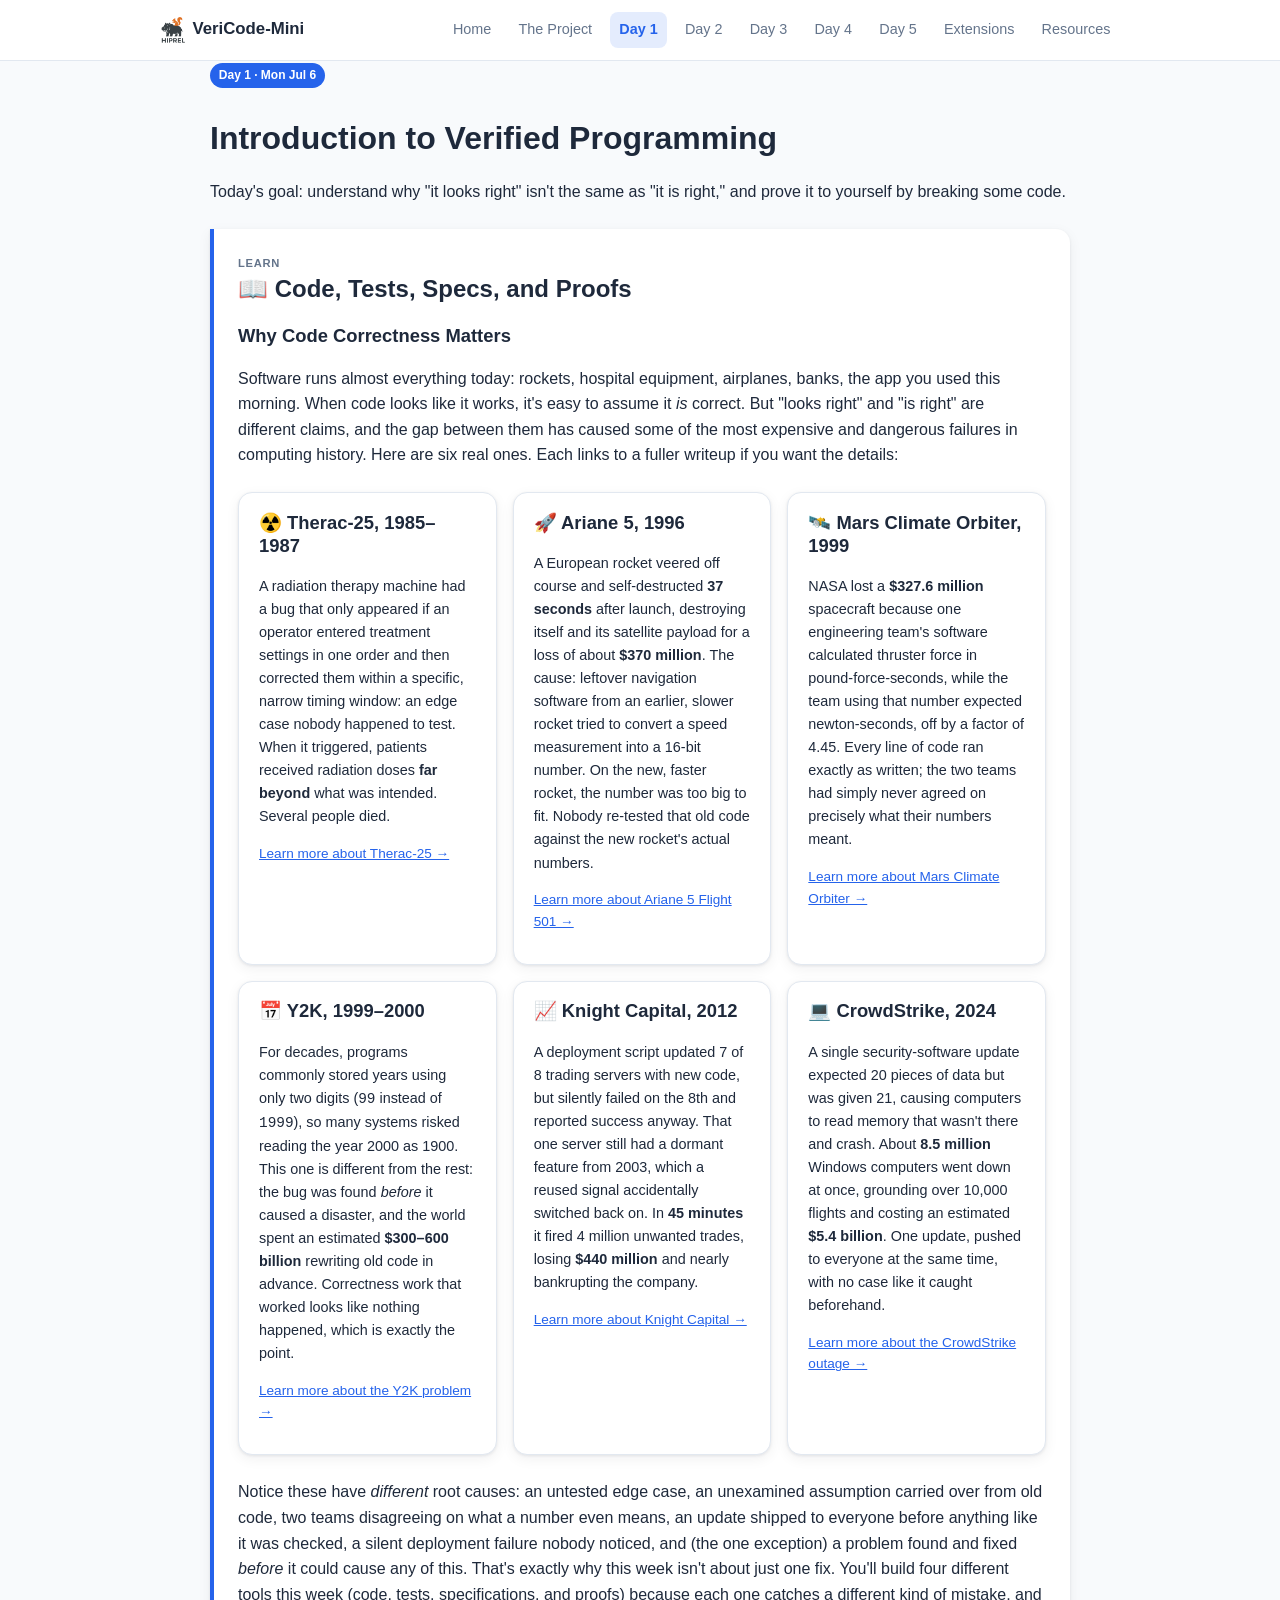
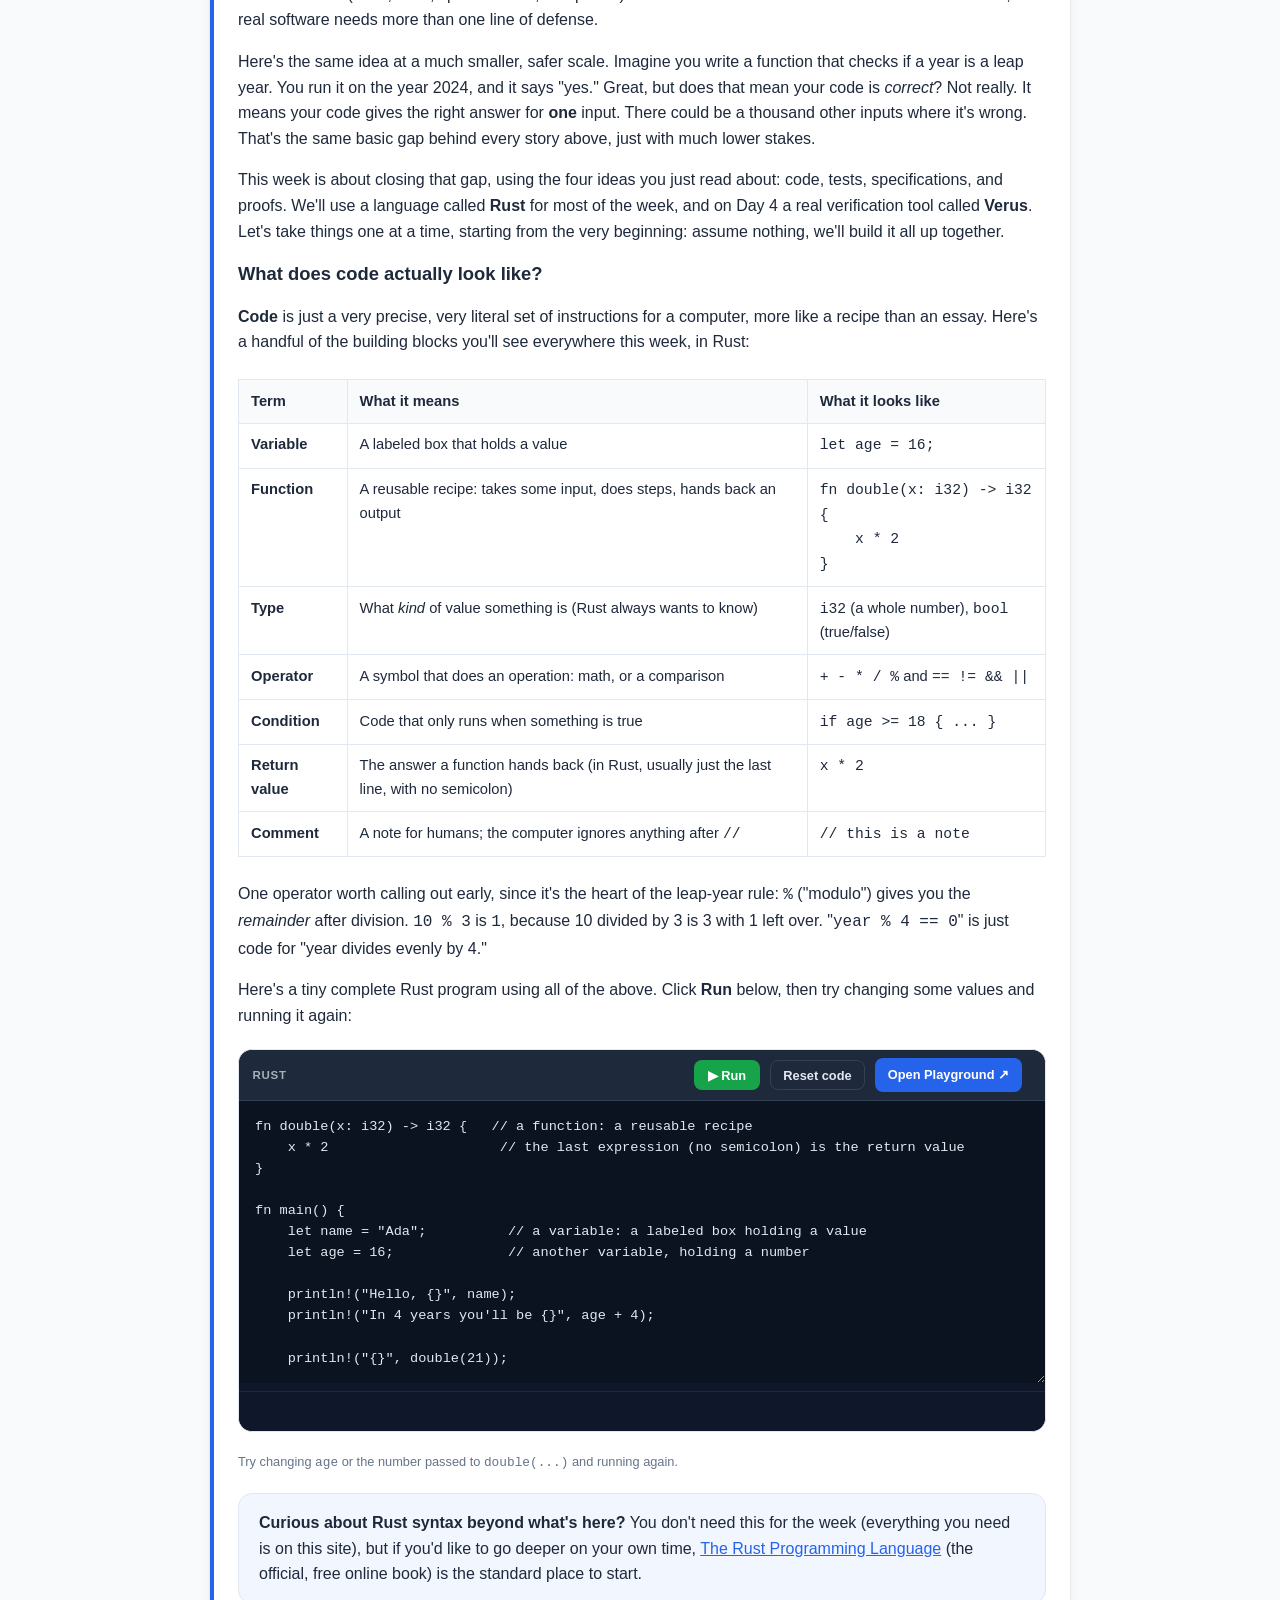
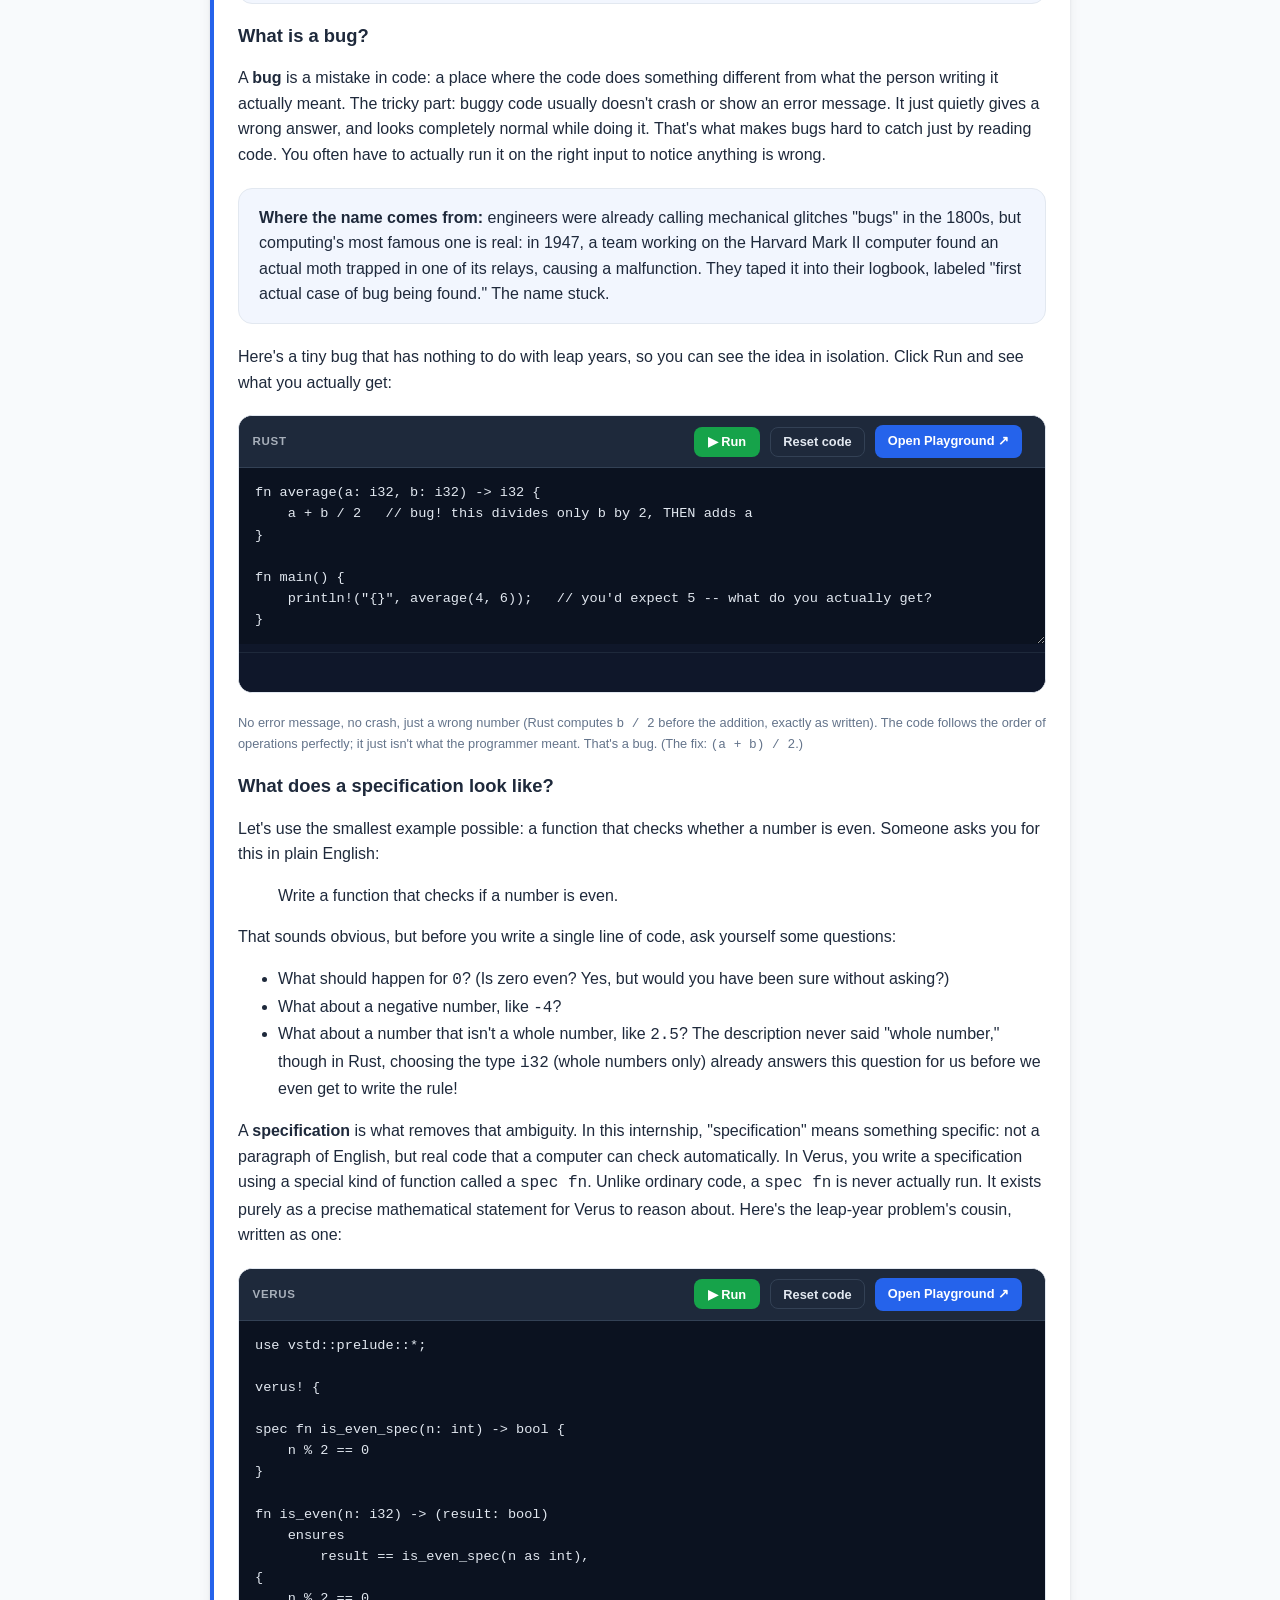
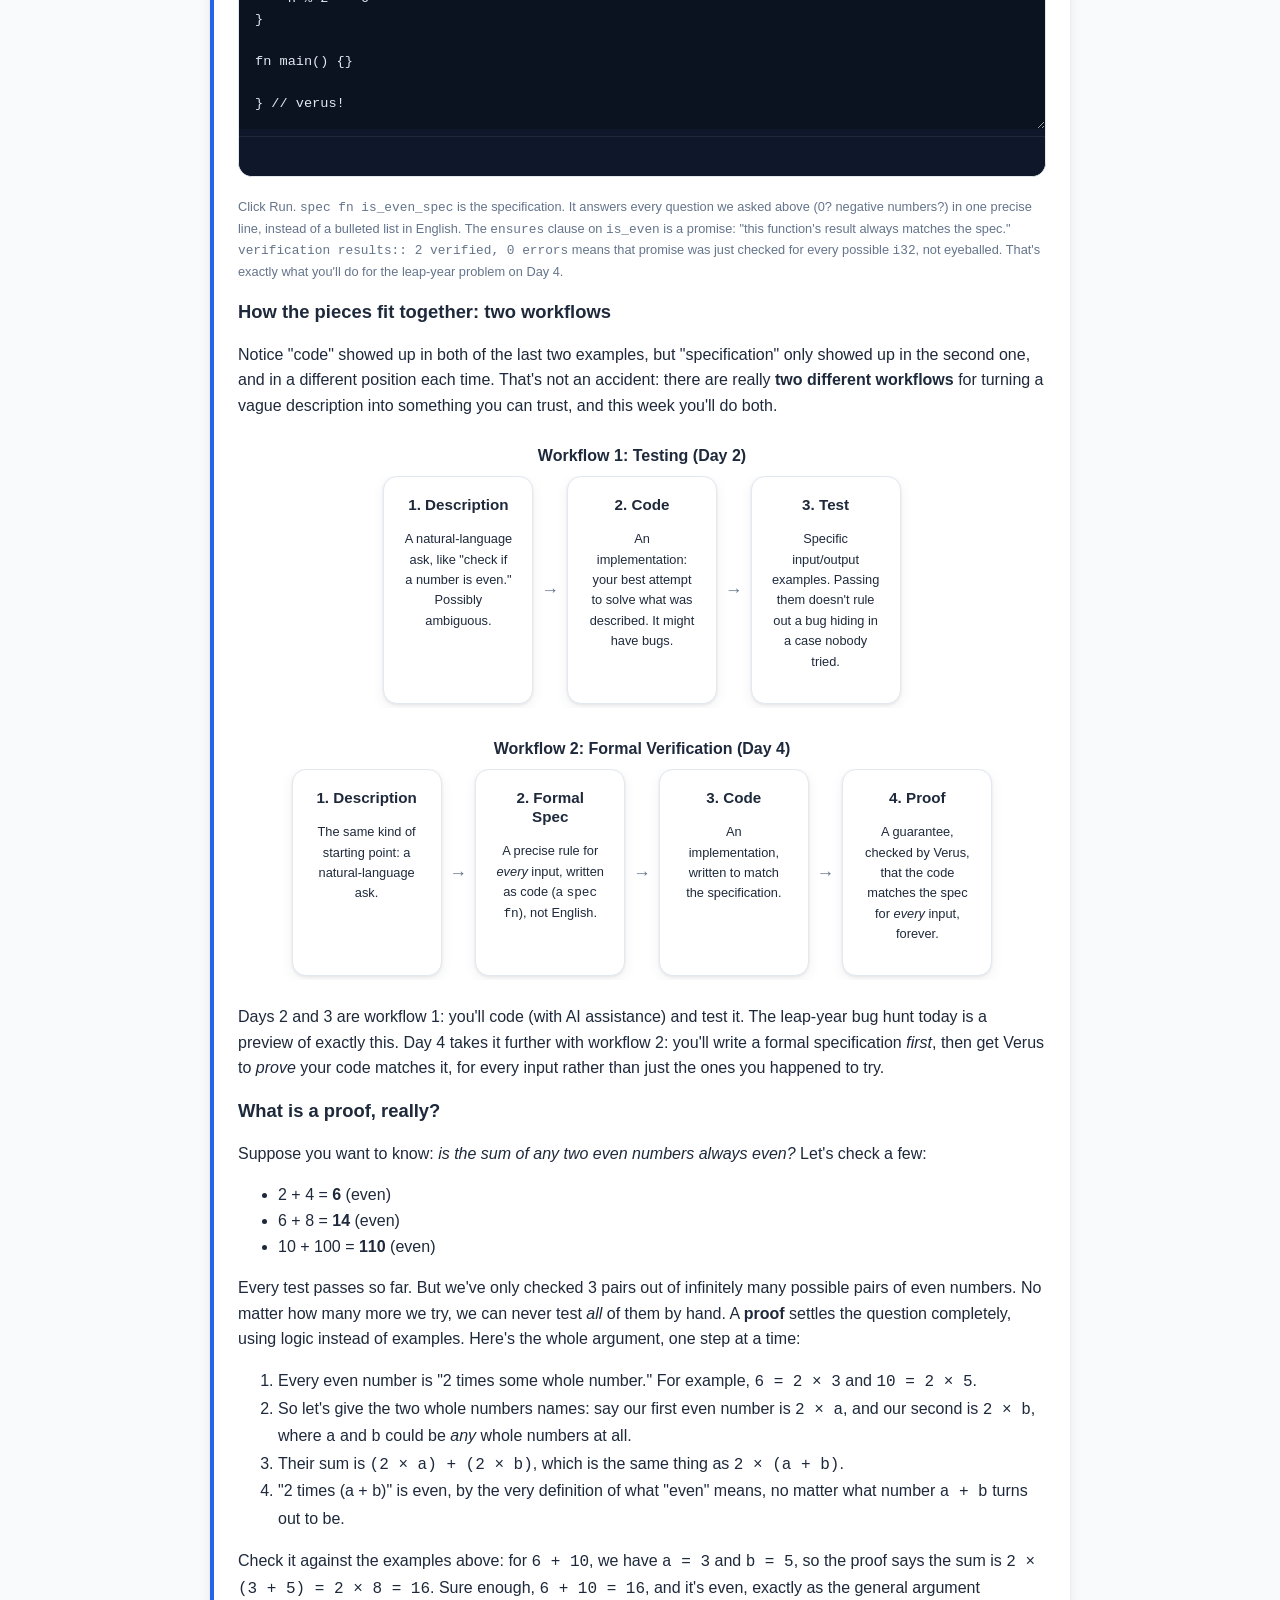
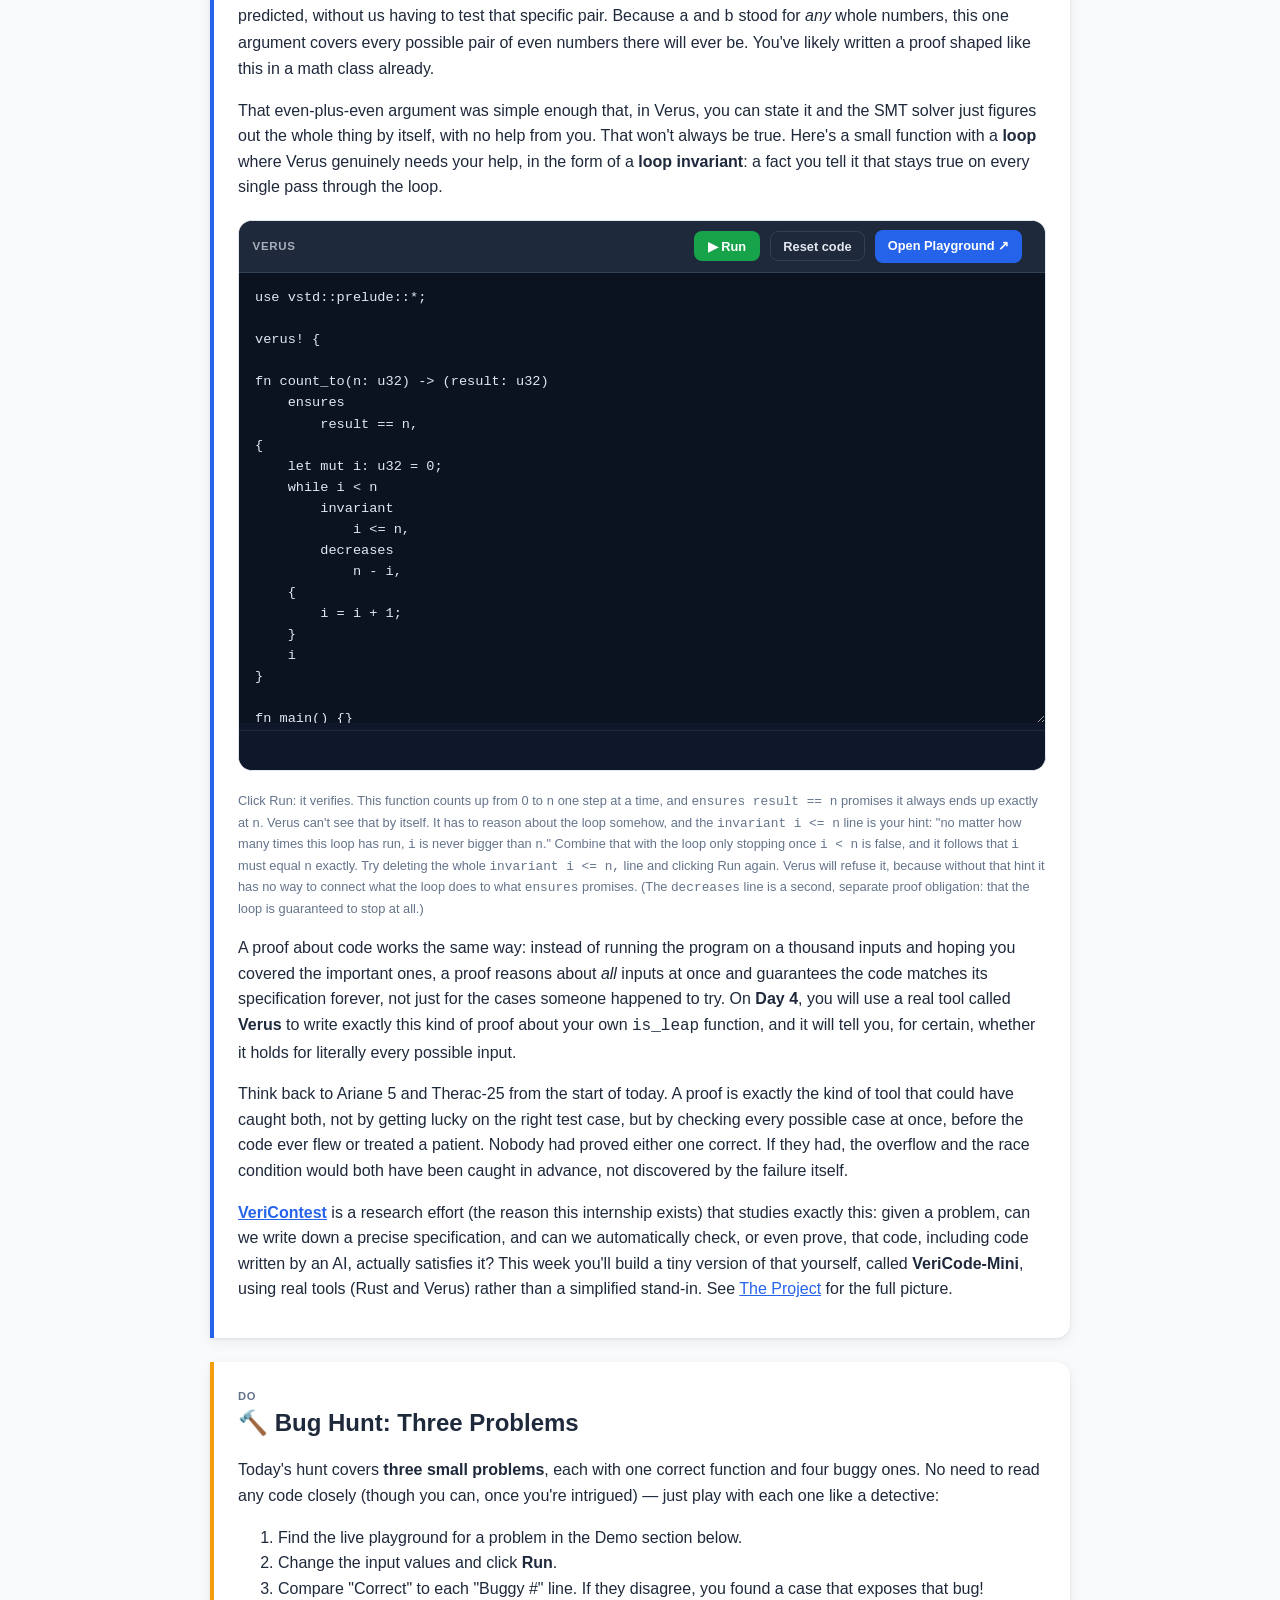
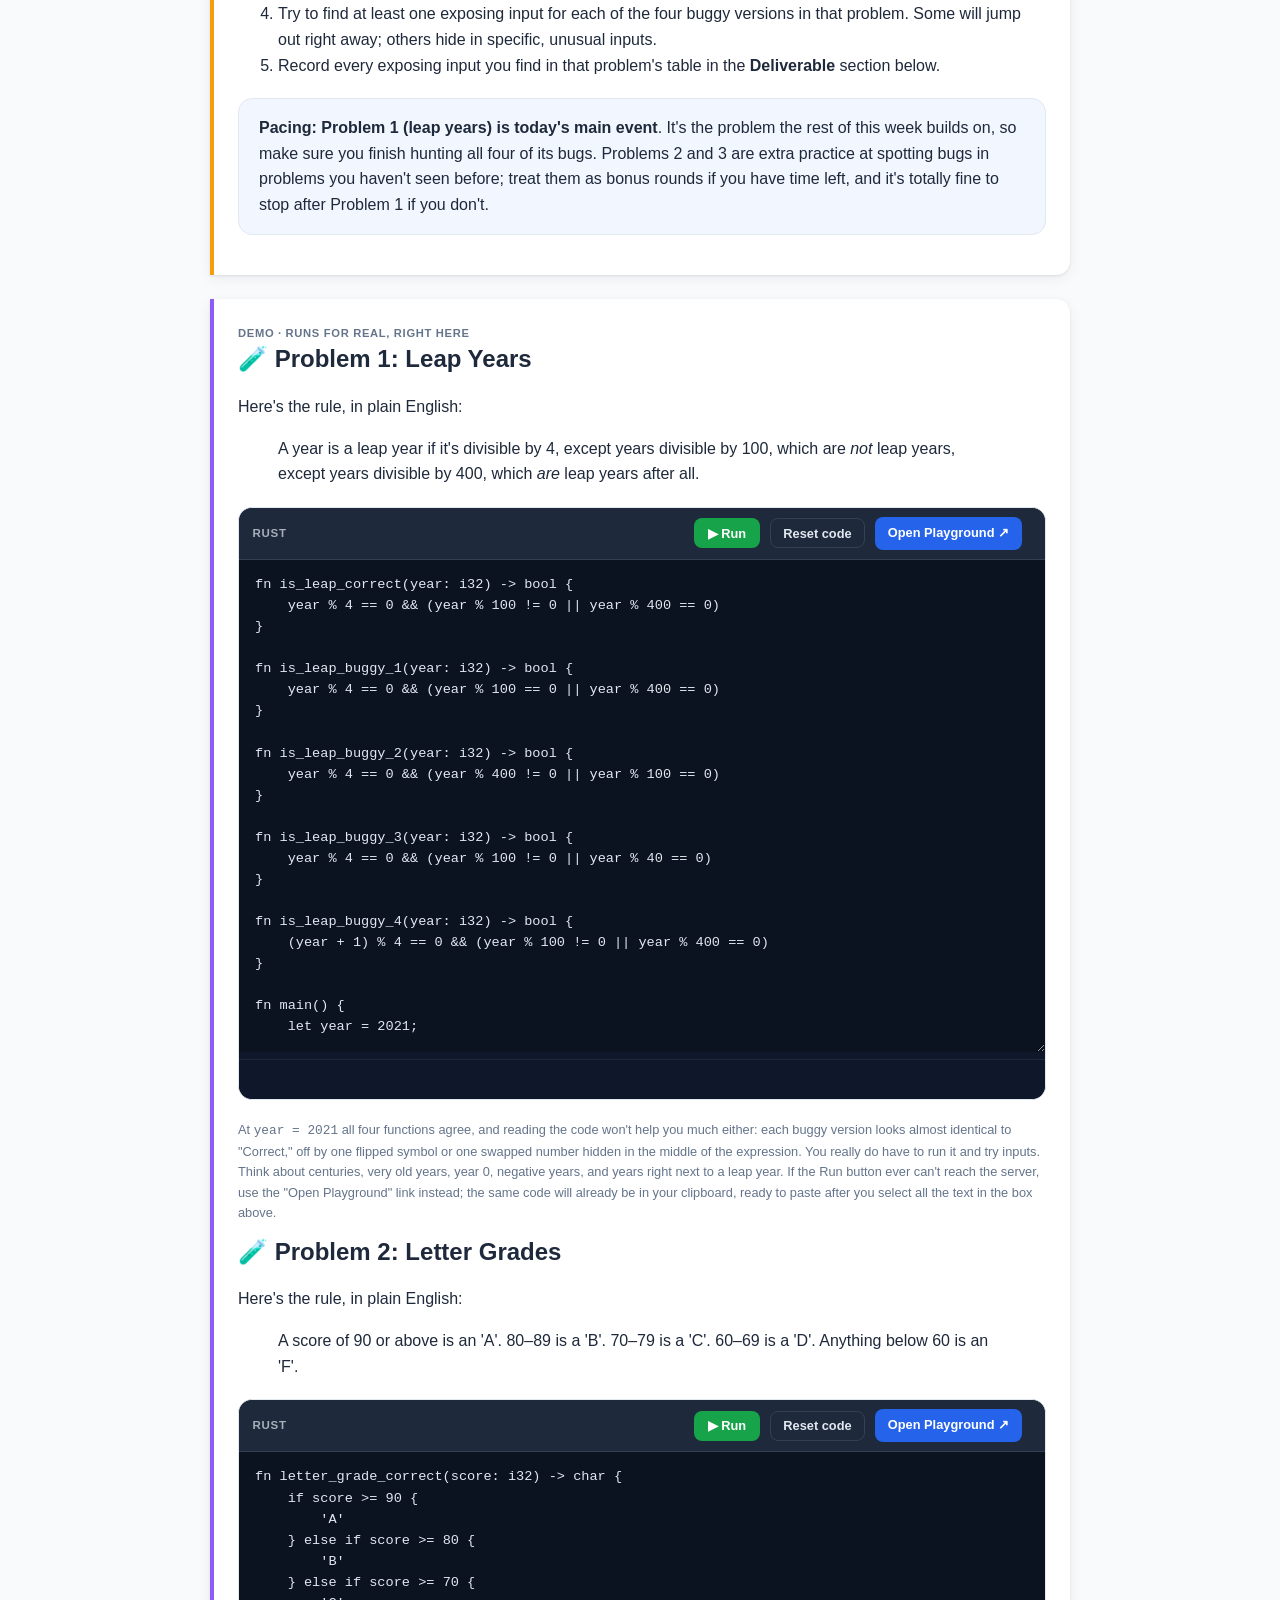
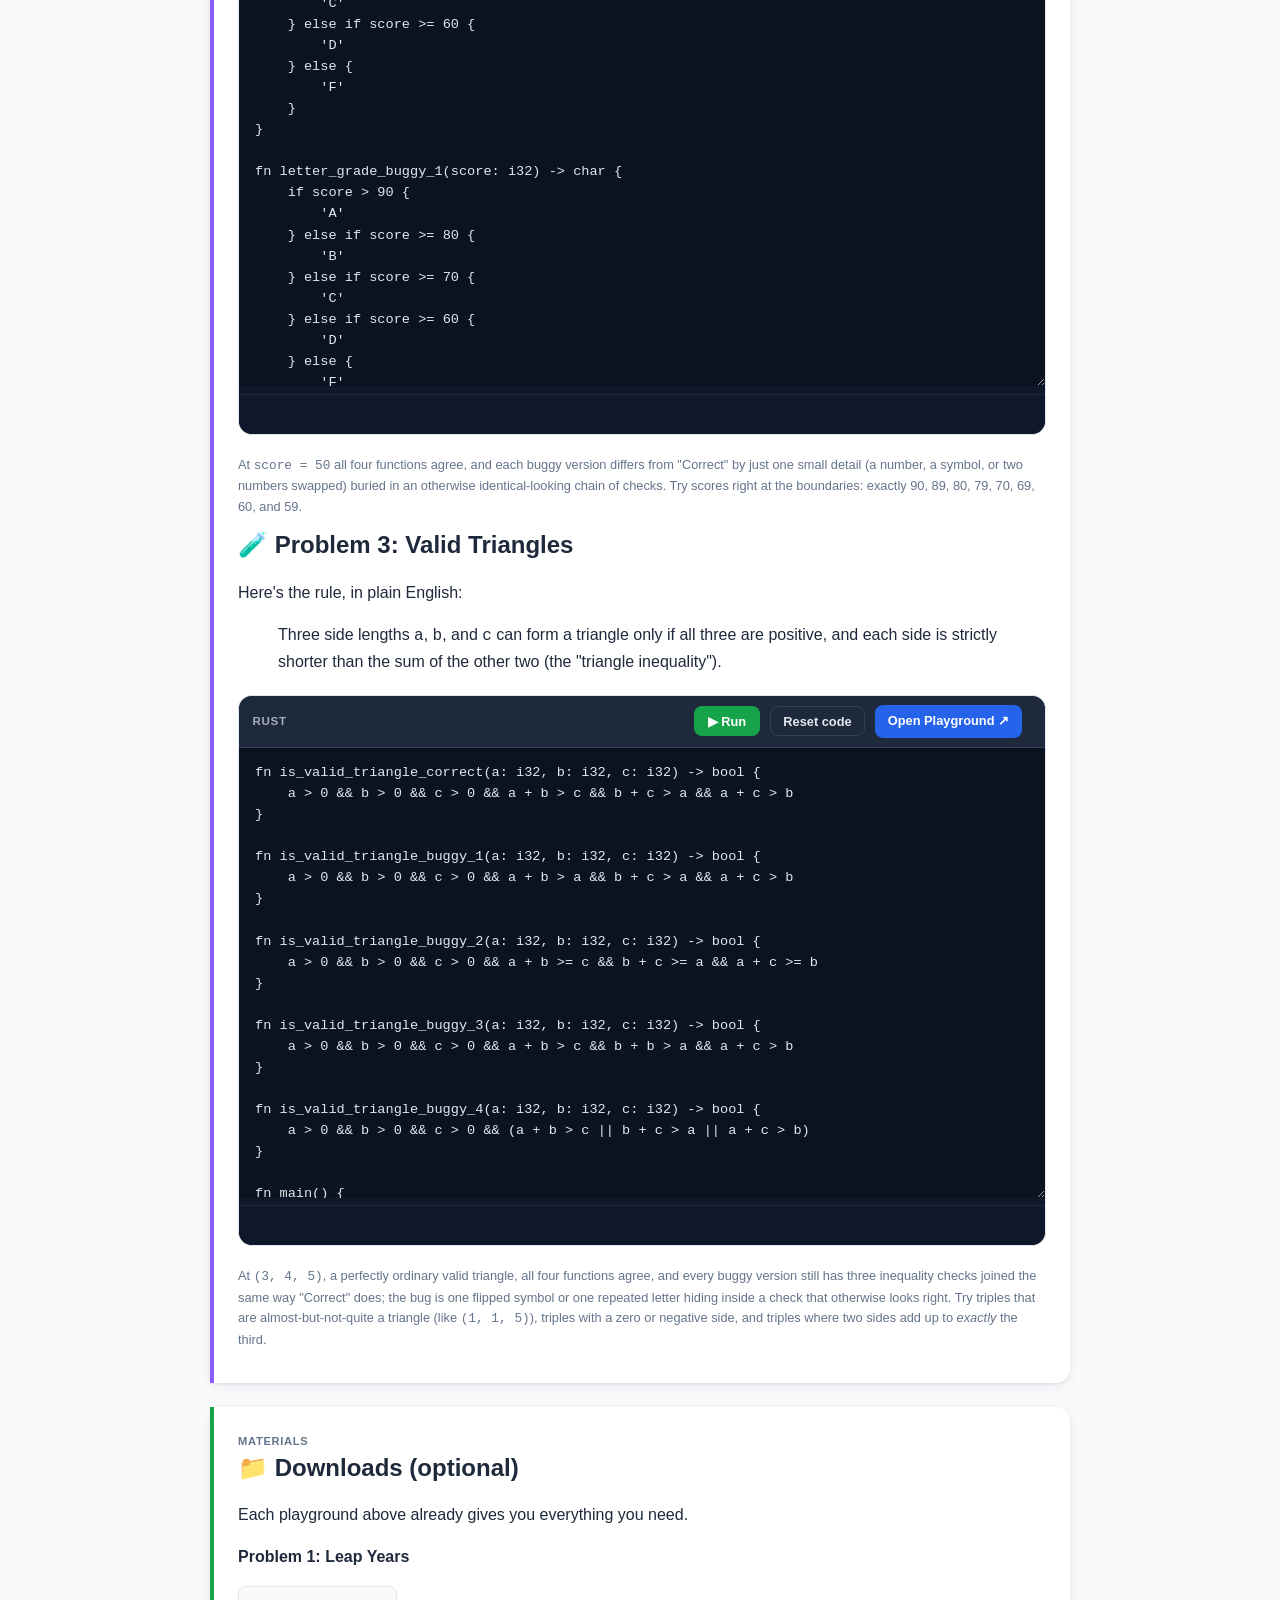
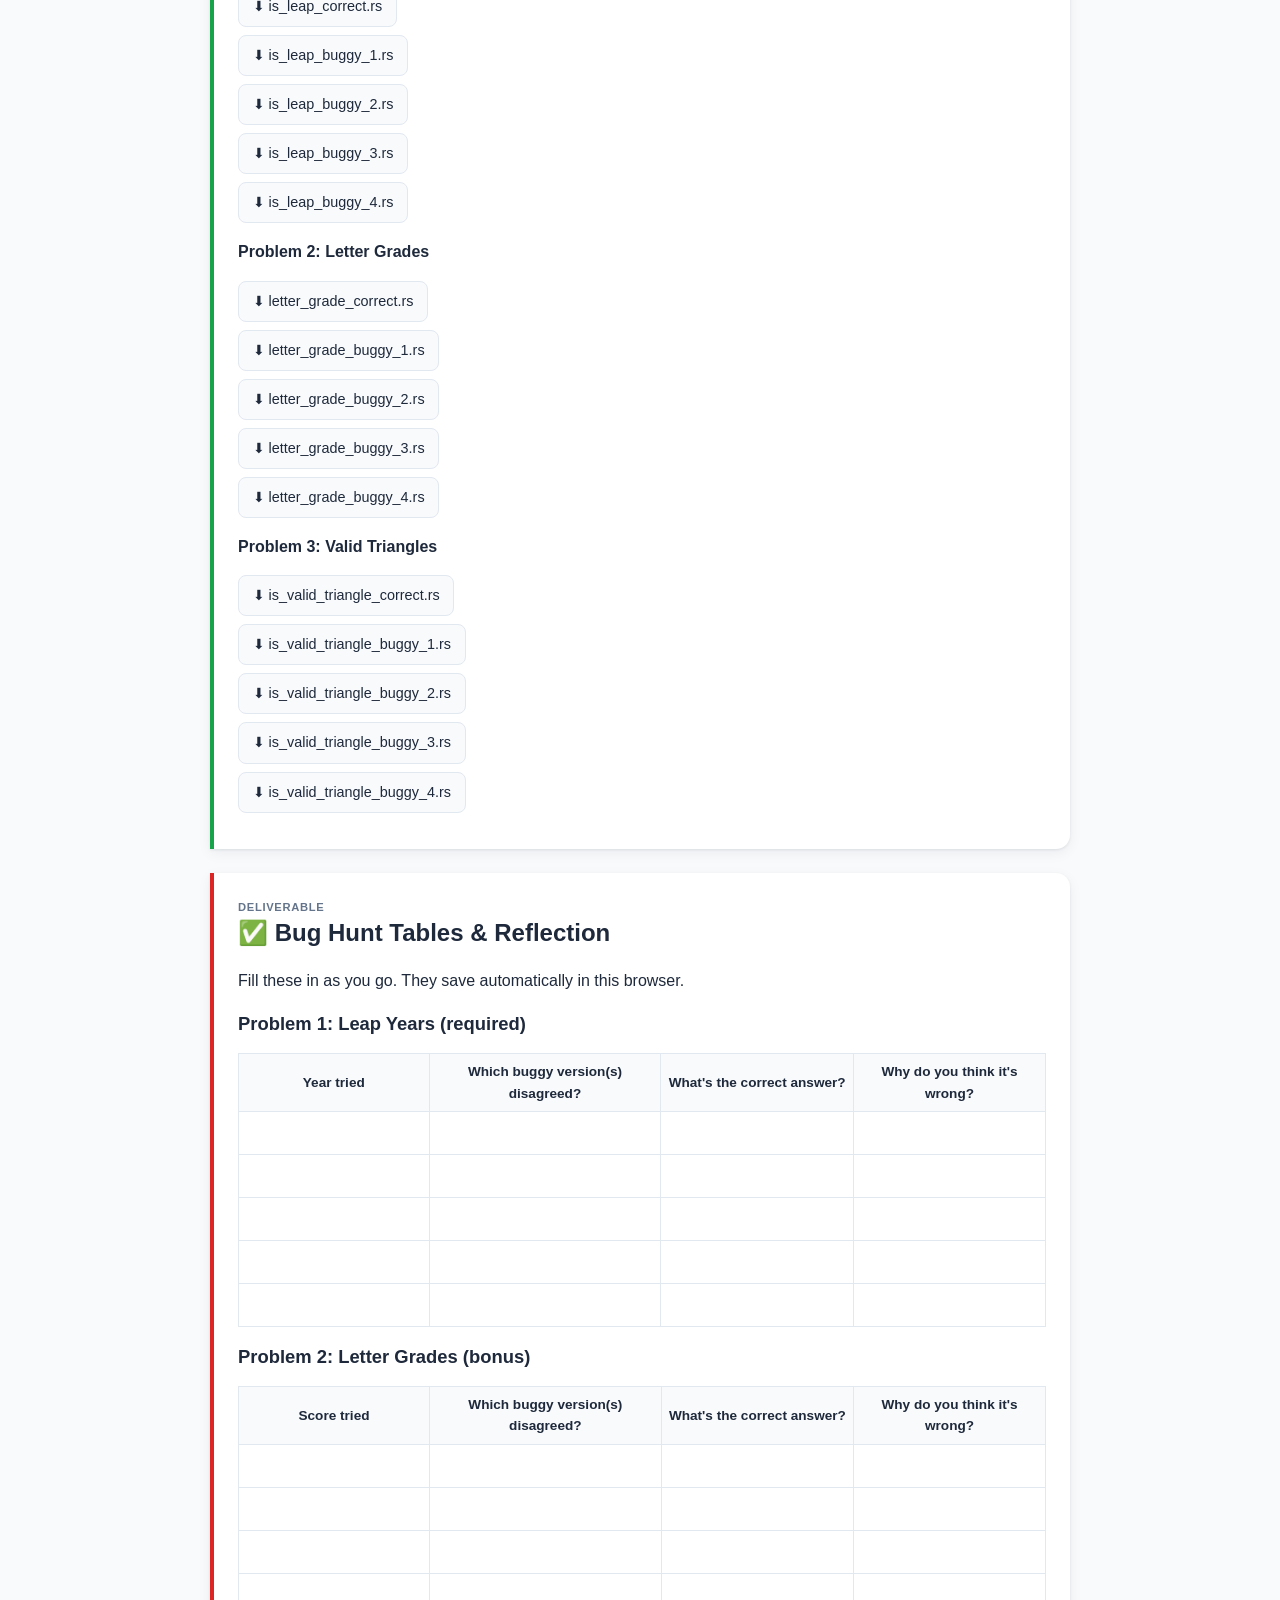
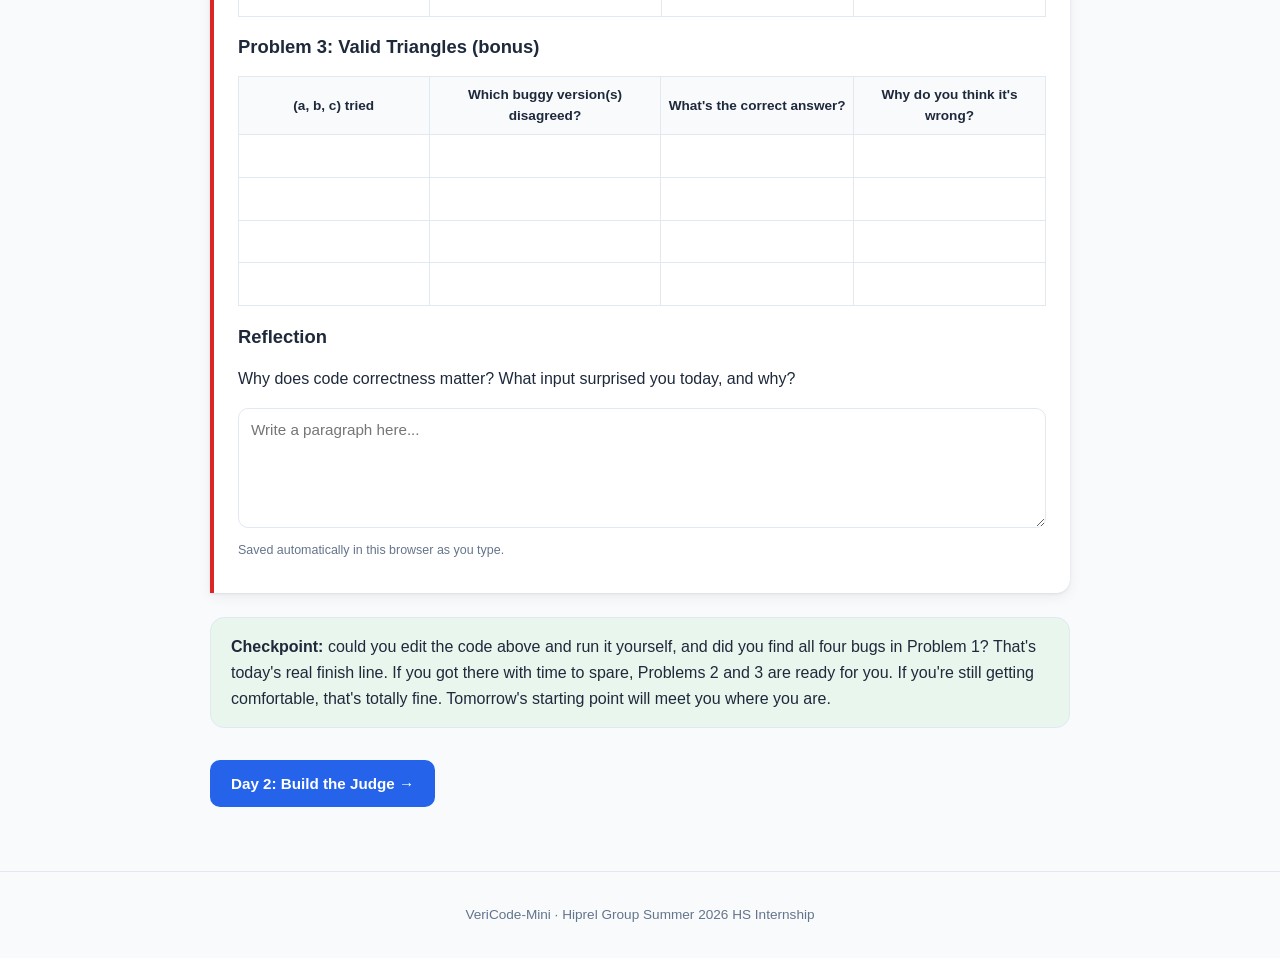
==== day1.html @ 75e9c748 "Initial commit: VeriCode-Mini HS internship website" ====
<!doctype html>
<html lang="en">
<head>
<meta charset="utf-8">
<meta name="viewport" content="width=device-width, initial-scale=1">
<title>Day 1: Bug Hunt &middot; VeriCode-Mini</title>
<link rel="icon" href="icon/image_nontrans.png">
<link rel="stylesheet" href="css/style.css">
</head>
<body>
<header class="site-header">
  <div class="site-header-inner">
    <a class="brand" href="index.html"><img src="icon/image.png" alt="Hiprel Group" class="brand-icon">VeriCode-Mini</a>
    <button class="nav-toggle" aria-label="Toggle menu">☰</button>
    <nav class="site-nav">
      <a href="index.html">Home</a>
      <a href="project.html">The Project</a>
      <a href="day1.html">Day 1</a>
      <a href="day2.html">Day 2</a>
      <a href="day3.html">Day 3</a>
      <a href="day4.html">Day 4</a>
      <a href="day5.html">Day 5</a>
      <a href="extensions.html">Extensions</a>
      <a href="resources.html">Resources</a>
    </nav>
  </div>
</header>

<div class="container">
  <span class="day-badge">Day 1 &middot; Mon Jul 6</span>
  <h1>Introduction to Verified Programming</h1>
  <p class="lead">Today's goal: understand why "it looks right" isn't the same as "it is right," and prove it to yourself by breaking some code.</p>

  <div class="section-block learn">
    <span class="section-tag">Learn</span>
    <h2>📖 Code, Tests, Specs, and Proofs</h2>

    <h3>Why Code Correctness Matters</h3>
    <p>
      Software runs almost everything today: rockets, hospital equipment,
      airplanes, banks, the app you used this morning. When code looks like it works,
      it's easy to assume it <em>is</em> correct. But "looks right" and "is right" are
      different claims, and the gap between them has caused some of the most expensive
      and dangerous failures in computing history. Here are six real ones. Each
      links to a fuller writeup if you want the details:
    </p>

    <div class="card-grid">
      <div class="card">
        <h3>☢️ Therac-25, 1985&ndash;1987</h3>
        <p style="font-size:0.9rem;">
          A radiation therapy machine had a bug that only appeared if an operator
          entered treatment settings in one order and then corrected them within a
          specific, narrow timing window: an edge case nobody happened to test.
          When it triggered, patients received radiation doses <strong>far beyond</strong>
          what was intended. Several people died.
        </p>
        <p style="font-size:0.85rem;"><a href="https://en.wikipedia.org/wiki/Therac-25" target="_blank" rel="noopener">Learn more about Therac-25 &rarr;</a></p>
      </div>
      <div class="card">
        <h3>🚀 Ariane 5, 1996</h3>
        <p style="font-size:0.9rem;">
          A European rocket veered off course and self-destructed <strong>37
          seconds</strong> after launch, destroying itself and its satellite payload
          for a loss of about <strong>$370 million</strong>. The cause: leftover
          navigation software from an earlier, slower rocket tried to convert a speed
          measurement into a 16-bit number. On the new, faster rocket, the number was
          too big to fit. Nobody re-tested that old code against the new rocket's
          actual numbers.
        </p>
        <p style="font-size:0.85rem;"><a href="https://en.wikipedia.org/wiki/Ariane_flight_V88" target="_blank" rel="noopener">Learn more about Ariane 5 Flight 501 &rarr;</a></p>
      </div>
      <div class="card">
        <h3>🛰️ Mars Climate Orbiter, 1999</h3>
        <p style="font-size:0.9rem;">
          NASA lost a <strong>$327.6 million</strong> spacecraft because one
          engineering team's software calculated thruster force in
          pound-force-seconds, while the team using that number expected
          newton-seconds, off by a factor of 4.45. Every line of code ran
          exactly as written; the two teams had simply never agreed on precisely what
          their numbers meant.
        </p>
        <p style="font-size:0.85rem;"><a href="https://en.wikipedia.org/wiki/Mars_Climate_Orbiter" target="_blank" rel="noopener">Learn more about Mars Climate Orbiter &rarr;</a></p>
      </div>
      <div class="card">
        <h3>📅 Y2K, 1999&ndash;2000</h3>
        <p style="font-size:0.9rem;">
          For decades, programs commonly stored years using only two digits (<code>99</code>
          instead of <code>1999</code>), so many systems risked reading the year 2000
          as 1900. This one is different from the rest: the bug was found <em>before</em>
          it caused a disaster, and the world spent an estimated <strong>$300&ndash;600
          billion</strong> rewriting old code in advance. Correctness work that
          worked looks like nothing happened, which is exactly the point.
        </p>
        <p style="font-size:0.85rem;"><a href="https://en.wikipedia.org/wiki/Year_2000_problem" target="_blank" rel="noopener">Learn more about the Y2K problem &rarr;</a></p>
      </div>
      <div class="card">
        <h3>📈 Knight Capital, 2012</h3>
        <p style="font-size:0.9rem;">
          A deployment script updated 7 of 8 trading servers with new code, but
          silently failed on the 8th and reported success anyway. That one server
          still had a dormant feature from 2003, which a reused signal accidentally
          switched back on. In <strong>45 minutes</strong> it fired 4 million unwanted
          trades, losing <strong>$440 million</strong> and nearly bankrupting the
          company.
        </p>
        <p style="font-size:0.85rem;"><a href="https://en.wikipedia.org/wiki/Knight_Capital_Group" target="_blank" rel="noopener">Learn more about Knight Capital &rarr;</a></p>
      </div>
      <div class="card">
        <h3>💻 CrowdStrike, 2024</h3>
        <p style="font-size:0.9rem;">
          A single security-software update expected 20 pieces of data but was given
          21, causing computers to read memory that wasn't there and crash. About
          <strong>8.5 million</strong> Windows computers went down at once, grounding
          over 10,000 flights and costing an estimated <strong>$5.4
          billion</strong>. One update, pushed to everyone at the same time, with no
          case like it caught beforehand.
        </p>
        <p style="font-size:0.85rem;"><a href="https://en.wikipedia.org/wiki/2024_CrowdStrike-related_IT_outages" target="_blank" rel="noopener">Learn more about the CrowdStrike outage &rarr;</a></p>
      </div>
    </div>

    <p>
      Notice these have <em>different</em> root causes: an untested edge case, an
      unexamined assumption carried over from old code, two teams disagreeing on what
      a number even means, an update shipped to everyone before anything like it was
      checked, a silent deployment failure nobody noticed, and (the one exception) a
      problem found and fixed <em>before</em> it could cause any of this. That's
      exactly why this week isn't about just one fix. You'll build four different
      tools this week (code, tests, specifications, and proofs) because each one
      catches a different kind of mistake, and real software needs more than one line
      of defense.
    </p>

    <p>
      Here's the same idea at a much smaller, safer scale. Imagine you write a
      function that checks if a year is a leap year. You run it on the year 2024, and
      it says "yes." Great, but does that mean your code is <em>correct</em>?
      Not really. It means your code gives the right answer for <strong>one</strong>
      input. There could be a thousand other inputs where it's wrong. That's the same
      basic gap behind every story above, just with much lower stakes.
    </p>
    <p>
      This week is about closing that gap, using the four ideas you just read about:
      code, tests, specifications, and proofs. We'll use a language called
      <strong>Rust</strong> for most of the week, and on Day 4 a real verification tool
      called <strong>Verus</strong>. Let's take things one at a time, starting from the
      very beginning: assume nothing, we'll build it all up together.
    </p>

    <h3>What does code actually look like?</h3>
    <p>
      <strong>Code</strong> is just a very precise, very literal set of instructions for
      a computer, more like a recipe than an essay. Here's a handful of the
      building blocks you'll see everywhere this week, in Rust:
    </p>
    <table class="schedule">
      <thead><tr><th>Term</th><th>What it means</th><th>What it looks like</th></tr></thead>
      <tbody>
        <tr><td><strong>Variable</strong></td><td>A labeled box that holds a value</td><td><code>let age = 16;</code></td></tr>
        <tr><td><strong>Function</strong></td><td>A reusable recipe: takes some input, does steps, hands back an output</td><td><code>fn double(x: i32) -&gt; i32 {<br>&nbsp;&nbsp;&nbsp;&nbsp;x * 2<br>}</code></td></tr>
        <tr><td><strong>Type</strong></td><td>What <em>kind</em> of value something is (Rust always wants to know)</td><td><code>i32</code> (a whole number), <code>bool</code> (true/false)</td></tr>
        <tr><td><strong>Operator</strong></td><td>A symbol that does an operation: math, or a comparison</td><td><code>+ - * / %</code> and <code>== != && ||</code></td></tr>
        <tr><td><strong>Condition</strong></td><td>Code that only runs when something is true</td><td><code>if age &gt;= 18 { ... }</code></td></tr>
        <tr><td><strong>Return value</strong></td><td>The answer a function hands back (in Rust, usually just the last line, with no semicolon)</td><td><code>x * 2</code></td></tr>
        <tr><td><strong>Comment</strong></td><td>A note for humans; the computer ignores anything after <code>//</code></td><td><code>// this is a note</code></td></tr>
      </tbody>
    </table>
    <p>One operator worth calling out early, since it's the heart of the leap-year rule: <code>%</code> ("modulo") gives you the <em>remainder</em> after division. <code>10 % 3</code> is <code>1</code>, because 10 divided by 3 is 3 with 1 left over. "<code>year % 4 == 0</code>" is just code for "year divides evenly by 4."</p>
    <p>Here's a tiny complete Rust program using all of the above. Click <strong>Run</strong> below, then try changing some values and running it again:</p>

    <div class="playground" data-tool="rustc">
      <script type="text/plain" class="code-source">
fn double(x: i32) -> i32 {   // a function: a reusable recipe
    x * 2                     // the last expression (no semicolon) is the return value
}

fn main() {
    let name = "Ada";          // a variable: a labeled box holding a value
    let age = 16;              // another variable, holding a number

    println!("Hello, {}", name);
    println!("In 4 years you'll be {}", age + 4);

    println!("{}", double(21));

    println!("{}", 10 % 3);        // remainder after dividing 10 by 3
    println!("{}", 10 % 3 == 1);   // == asks "is this equal to that?" and answers true/false
}
      </script>
      <div class="code-toolbar">
        <span class="code-lang">Rust</span>
        <button class="pg-run" type="button">&#9654; Run</button>
        <button class="pg-reset" type="button">Reset code</button>
        <a class="open-playground-link" href="https://play.rust-lang.org/" target="_blank" rel="noopener">Open Playground ↗</a>
        <span class="pg-status"></span>
      </div>
      <textarea class="pg-editor" spellcheck="false" rows="12"></textarea>
      <pre class="pg-output"></pre>
    </div>
    <p class="worksheet-note">Try changing <code>age</code> or the number passed to <code>double(...)</code> and running again.</p>

    <div class="callout tip">
      <strong>Curious about Rust syntax beyond what's here?</strong> You don't need
      this for the week (everything you need is on this site), but if
      you'd like to go deeper on your own time, <a href="https://doc.rust-lang.org/book/" target="_blank" rel="noopener">The Rust Programming Language</a>
      (the official, free online book) is the standard place to start.
    </div>

    <h3>What is a bug?</h3>
    <p>
      A <strong>bug</strong> is a mistake in code: a place where the code does
      something different from what the person writing it actually meant. The tricky
      part: buggy code usually doesn't crash or show an error message. It just quietly
      gives a wrong answer, and looks completely normal while doing it. That's what
      makes bugs hard to catch just by reading code. You often have to actually
      run it on the right input to notice anything is wrong.
    </p>
    <div class="callout tip">
      <strong>Where the name comes from:</strong> engineers were already calling
      mechanical glitches "bugs" in the 1800s, but computing's most famous one is real:
      in 1947, a team working on the Harvard Mark II computer found an actual moth
      trapped in one of its relays, causing a malfunction. They taped it into their
      logbook, labeled "first actual case of bug being found." The name stuck.
    </div>
    <p>Here's a tiny bug that has nothing to do with leap years, so you can see the idea in isolation. Click Run and see what you actually get:</p>
    <div class="playground" data-tool="rustc">
      <script type="text/plain" class="code-source">
fn average(a: i32, b: i32) -> i32 {
    a + b / 2   // bug! this divides only b by 2, THEN adds a
}

fn main() {
    println!("{}", average(4, 6));   // you'd expect 5 -- what do you actually get?
}
      </script>
      <div class="code-toolbar">
        <span class="code-lang">Rust</span>
        <button class="pg-run" type="button">&#9654; Run</button>
        <button class="pg-reset" type="button">Reset code</button>
        <a class="open-playground-link" href="https://play.rust-lang.org/" target="_blank" rel="noopener">Open Playground ↗</a>
        <span class="pg-status"></span>
      </div>
      <textarea class="pg-editor" spellcheck="false" rows="7"></textarea>
      <pre class="pg-output"></pre>
    </div>
    <p class="worksheet-note">
      No error message, no crash, just a wrong number (Rust computes
      <code>b / 2</code> before the addition, exactly as written). The code follows the
      order of operations perfectly; it just isn't what the programmer meant. That's a
      bug. (The fix: <code>(a + b) / 2</code>.)
    </p>

    <h3>What does a specification look like?</h3>
    <p>
      Let's use the smallest example possible: a function that checks whether a number
      is even. Someone asks you for this in plain English:
    </p>
    <blockquote>Write a function that checks if a number is even.</blockquote>
    <p>
      That sounds obvious, but before you write a single line of code, ask
      yourself some questions:
    </p>
    <ul>
      <li>What should happen for <code>0</code>? (Is zero even? Yes, but would you have been sure without asking?)</li>
      <li>What about a negative number, like <code>-4</code>?</li>
      <li>What about a number that isn't a whole number, like <code>2.5</code>? The description never said "whole number," though in Rust, choosing the type <code>i32</code> (whole numbers only) already answers this question for us before we even get to write the rule!</li>
    </ul>
    <p>
      A <strong>specification</strong> is what removes that ambiguity. In
      this internship, "specification" means something specific: not a paragraph of
      English, but real code that a computer can check automatically. In Verus, you
      write a specification using a special kind of function called a
      <code>spec fn</code>. Unlike ordinary code, a <code>spec fn</code> is never
      actually run. It exists purely as a precise mathematical statement for
      Verus to reason about. Here's the leap-year problem's cousin, written as one:
    </p>
    <div class="playground" data-tool="verus">
      <script type="text/plain" class="code-source">
use vstd::prelude::*;

verus! {

spec fn is_even_spec(n: int) -> bool {
    n % 2 == 0
}

fn is_even(n: i32) -> (result: bool)
    ensures
        result == is_even_spec(n as int),
{
    n % 2 == 0
}

fn main() {}

} // verus!
      </script>
      <div class="code-toolbar">
        <span class="code-lang">Verus</span>
        <button class="pg-run" type="button">&#9654; Run</button>
        <button class="pg-reset" type="button">Reset code</button>
        <a class="open-playground-link" href="https://play.verus-lang.org/" target="_blank" rel="noopener">Open Playground ↗</a>
        <span class="pg-status"></span>
      </div>
      <textarea class="pg-editor" spellcheck="false" rows="18"></textarea>
      <pre class="pg-output"></pre>
    </div>
    <p class="worksheet-note">
      Click Run. <code>spec fn is_even_spec</code> is the specification. It
      answers every question we asked above (0? negative numbers?) in one precise
      line, instead of a bulleted list in English. The <code>ensures</code> clause on
      <code>is_even</code> is a promise: "this function's result always matches the
      spec." <code>verification results:: 2 verified, 0 errors</code> means that
      promise was just checked for every possible <code>i32</code>, not eyeballed.
      That's exactly what you'll do for the leap-year problem on Day 4.
    </p>

    <h3>How the pieces fit together: two workflows</h3>
    <p>
      Notice "code" showed up in both of the last two examples, but "specification"
      only showed up in the second one, and in a different position each time.
      That's not an accident: there are really <strong>two different
      workflows</strong> for turning a vague description into something you can
      trust, and this week you'll do both.
    </p>

    <div class="diagram">
      <p style="font-weight:700; margin-bottom:0.5rem;">Workflow 1: Testing (Day 2)</p>
      <div style="display:flex;gap:0.5rem;justify-content:center;flex-wrap:nowrap;align-items:stretch;overflow-x:auto;padding-bottom:0.25rem;">
        <div class="card reveal" style="max-width:150px;min-width:150px;transition-delay:0s;">
          <h3 style="font-size:0.95rem;">1. Description</h3>
          <p style="font-size:0.8rem;">A natural-language ask, like "check if a number is even." Possibly ambiguous.</p>
        </div>
        <div class="reveal" style="align-self:center;font-size:1.1rem;color:var(--text-muted);transition-delay:0.1s;flex-shrink:0;">&rarr;</div>
        <div class="card reveal" style="max-width:150px;min-width:150px;transition-delay:0.15s;">
          <h3 style="font-size:0.95rem;">2. Code</h3>
          <p style="font-size:0.8rem;">An implementation: your best attempt to solve what was described. It might have bugs.</p>
        </div>
        <div class="reveal" style="align-self:center;font-size:1.1rem;color:var(--text-muted);transition-delay:0.25s;flex-shrink:0;">&rarr;</div>
        <div class="card reveal" style="max-width:150px;min-width:150px;transition-delay:0.3s;">
          <h3 style="font-size:0.95rem;">3. Test</h3>
          <p style="font-size:0.8rem;">Specific input/output examples. Passing them doesn't rule out a bug hiding in a case nobody tried.</p>
        </div>
      </div>

      <p style="font-weight:700; margin:1.75rem 0 0.5rem;">Workflow 2: Formal Verification (Day 4)</p>
      <div style="display:flex;gap:0.5rem;justify-content:center;flex-wrap:nowrap;align-items:stretch;overflow-x:auto;padding-bottom:0.25rem;">
        <div class="card reveal" style="max-width:150px;min-width:150px;transition-delay:0s;">
          <h3 style="font-size:0.95rem;">1. Description</h3>
          <p style="font-size:0.8rem;">The same kind of starting point: a natural-language ask.</p>
        </div>
        <div class="reveal" style="align-self:center;font-size:1.1rem;color:var(--text-muted);transition-delay:0.1s;flex-shrink:0;">&rarr;</div>
        <div class="card reveal" style="max-width:150px;min-width:150px;transition-delay:0.15s;">
          <h3 style="font-size:0.95rem;">2. Formal Spec</h3>
          <p style="font-size:0.8rem;">A precise rule for <em>every</em> input, written as code (a <code>spec fn</code>), not English.</p>
        </div>
        <div class="reveal" style="align-self:center;font-size:1.1rem;color:var(--text-muted);transition-delay:0.25s;flex-shrink:0;">&rarr;</div>
        <div class="card reveal" style="max-width:150px;min-width:150px;transition-delay:0.3s;">
          <h3 style="font-size:0.95rem;">3. Code</h3>
          <p style="font-size:0.8rem;">An implementation, written to match the specification.</p>
        </div>
        <div class="reveal" style="align-self:center;font-size:1.1rem;color:var(--text-muted);transition-delay:0.4s;flex-shrink:0;">&rarr;</div>
        <div class="card reveal" style="max-width:150px;min-width:150px;transition-delay:0.45s;">
          <h3 style="font-size:0.95rem;">4. Proof</h3>
          <p style="font-size:0.8rem;">A guarantee, checked by Verus, that the code matches the spec for <em>every</em> input, forever.</p>
        </div>
      </div>
    </div>

    <p>
      Days 2 and 3 are workflow 1: you'll code (with AI assistance) and test it. The
      leap-year bug hunt today is a preview of exactly this. Day 4 takes it further
      with workflow 2: you'll write a formal specification <em>first</em>, then get
      Verus to <em>prove</em> your code matches it, for every input rather than just
      the ones you happened to try.
    </p>

    <h3>What is a proof, really?</h3>
    <p>
      Suppose you want to know: <em>is the sum of any two even numbers always even?</em>
      Let's check a few:
    </p>
    <ul>
      <li>2 + 4 = <strong>6</strong> (even)</li>
      <li>6 + 8 = <strong>14</strong> (even)</li>
      <li>10 + 100 = <strong>110</strong> (even)</li>
    </ul>
    <p>
      Every test passes so far. But we've only checked 3 pairs out of infinitely many
      possible pairs of even numbers. No matter how many more we try, we can
      never test <em>all</em> of them by hand. A <strong>proof</strong> settles the
      question completely, using logic instead of examples. Here's the whole argument,
      one step at a time:
    </p>
    <ol>
      <li>Every even number is "2 times some whole number." For example, <code>6 = 2 &times; 3</code> and <code>10 = 2 &times; 5</code>.</li>
      <li>So let's give the two whole numbers names: say our first even number is <code>2 &times; a</code>, and our second is <code>2 &times; b</code>, where <code>a</code> and <code>b</code> could be <em>any</em> whole numbers at all.</li>
      <li>Their sum is <code>(2 &times; a) + (2 &times; b)</code>, which is the same thing as <code>2 &times; (a + b)</code>.</li>
      <li>"2 times (a + b)" is even, by the very definition of what "even" means, no matter what number <code>a + b</code> turns out to be.</li>
    </ol>
    <p>
      Check it against the examples above: for <code>6 + 10</code>, we have <code>a = 3</code> and <code>b = 5</code>, so the proof says the sum is <code>2 &times; (3 + 5) = 2 &times; 8 = 16</code>. Sure enough, <code>6 + 10 = 16</code>, and it's even, exactly as the general argument predicted, without us having to test that specific pair. Because <code>a</code> and <code>b</code> stood for <em>any</em> whole numbers, this one argument covers every possible pair of even numbers there will ever be. You've likely written a proof shaped like this in a math class already.
    </p>
    <p>
      That even-plus-even argument was simple enough that, in Verus, you can state it
      and the SMT solver just figures out the whole thing by itself, with no help from
      you. That won't always be true. Here's a small function with a <strong>loop</strong>
      where Verus genuinely needs your help, in the form of a <strong>loop
      invariant</strong>: a fact you tell it that stays true on every single pass
      through the loop.
    </p>
    <div class="playground" data-tool="verus">
      <script type="text/plain" class="code-source">
use vstd::prelude::*;

verus! {

fn count_to(n: u32) -> (result: u32)
    ensures
        result == n,
{
    let mut i: u32 = 0;
    while i < n
        invariant
            i <= n,
        decreases
            n - i,
    {
        i = i + 1;
    }
    i
}

fn main() {}

} // verus!
      </script>
      <div class="code-toolbar">
        <span class="code-lang">Verus</span>
        <button class="pg-run" type="button">&#9654; Run</button>
        <button class="pg-reset" type="button">Reset code</button>
        <a class="open-playground-link" href="https://play.verus-lang.org/" target="_blank" rel="noopener">Open Playground ↗</a>
        <span class="pg-status"></span>
      </div>
      <textarea class="pg-editor" spellcheck="false" rows="20"></textarea>
      <pre class="pg-output"></pre>
    </div>
    <p class="worksheet-note">
      Click Run: it verifies. This function counts up from 0 to <code>n</code> one
      step at a time, and <code>ensures result == n</code> promises it always ends up
      exactly at <code>n</code>. Verus can't see that by itself. It has to reason
      about the loop somehow, and the <code>invariant i &lt;= n</code> line is your
      hint: "no matter how many times this loop has run, <code>i</code> is never
      bigger than <code>n</code>." Combine that with the loop only stopping once
      <code>i &lt; n</code> is false, and it follows that <code>i</code> must equal
      <code>n</code> exactly. Try deleting the whole <code>invariant i &lt;= n,</code>
      line and clicking Run again. Verus will refuse it, because without that hint it
      has no way to connect what the loop does to what <code>ensures</code> promises.
      (The <code>decreases</code> line is a second, separate proof obligation: that
      the loop is guaranteed to stop at all.)
    </p>
    <p>
      A proof about code works the same way: instead of running the program on a
      thousand inputs and hoping you covered the important ones, a proof reasons about
      <em>all</em> inputs at once and guarantees the code matches its specification
      forever, not just for the cases someone happened to try. On <strong>Day 4</strong>, you will use a real tool
      called <strong>Verus</strong> to write exactly this kind of proof about your own
      <code>is_leap</code> function, and it will tell you, for certain, whether it holds
      for literally every possible input.
    </p>

    <p>
      Think back to Ariane 5 and Therac-25 from the start of today. A proof is exactly
      the kind of tool that could have caught both, not by getting lucky on the
      right test case, but by checking every possible case at once, before the code
      ever flew or treated a patient. Nobody had proved either one correct. If they
      had, the overflow and the race condition would both have been caught in
      advance, not discovered by the failure itself.
    </p>

    <p>
      <a href="https://hiprel-group.github.io/VeriContest/" target="_blank" rel="noopener"><strong>VeriContest</strong></a> is a research effort (the reason this internship
      exists) that studies exactly this: given a problem, can we write down a precise
      specification, and can we automatically check, or even prove, that
      code, including code written by an AI, actually satisfies it? This week you'll
      build a tiny version of that yourself, called <strong>VeriCode-Mini</strong>, using
      real tools (Rust and Verus) rather than a simplified stand-in. See
      <a href="project.html">The Project</a> for the full picture.
    </p>
  </div>

  <div class="section-block do">
    <span class="section-tag">Do</span>
    <h2>🔨 Bug Hunt: Three Problems</h2>
    <p>
      Today's hunt covers <strong>three small problems</strong>, each with one correct
      function and four buggy ones. No need to read any code closely (though you can,
      once you're intrigued) — just play with each one like a detective:
    </p>
    <ol>
      <li>Find the live playground for a problem in the Demo section below.</li>
      <li>Change the input values and click <strong>Run</strong>.</li>
      <li>Compare "Correct" to each "Buggy #" line. If they disagree, you found a case that exposes that bug!</li>
      <li>Try to find at least one exposing input for each of the four buggy versions in that problem. Some will jump out right away; others hide in specific, unusual inputs.</li>
      <li>Record every exposing input you find in that problem's table in the <strong>Deliverable</strong> section below.</li>
    </ol>
    <div class="callout tip">
      <strong>Pacing:</strong> <strong>Problem 1 (leap years) is today's main event</strong>.
      It's the problem the rest of this week builds on, so make sure you finish
      hunting all four of its bugs. Problems 2 and 3 are extra practice at spotting bugs
      in problems you haven't seen before; treat them as bonus rounds if you have time
      left, and it's totally fine to stop after Problem 1 if you don't.
    </div>
  </div>

  <div class="section-block demo">
    <span class="section-tag">Demo &middot; runs for real, right here</span>
    <h2>🧪 Problem 1: Leap Years</h2>
    <p>Here's the rule, in plain English:</p>
    <blockquote>A year is a leap year if it's divisible by 4, except years divisible by 100, which are <em>not</em> leap years, except years divisible by 400, which <em>are</em> leap years after all.</blockquote>
    <div class="playground" data-tool="rustc">
      <script type="text/plain" class="code-source">
fn is_leap_correct(year: i32) -> bool {
    year % 4 == 0 && (year % 100 != 0 || year % 400 == 0)
}

fn is_leap_buggy_1(year: i32) -> bool {
    year % 4 == 0 && (year % 100 == 0 || year % 400 == 0)
}

fn is_leap_buggy_2(year: i32) -> bool {
    year % 4 == 0 && (year % 400 != 0 || year % 100 == 0)
}

fn is_leap_buggy_3(year: i32) -> bool {
    year % 4 == 0 && (year % 100 != 0 || year % 40 == 0)
}

fn is_leap_buggy_4(year: i32) -> bool {
    (year + 1) % 4 == 0 && (year % 100 != 0 || year % 400 == 0)
}

fn main() {
    let year = 2021;

    println!("Correct:  {}", is_leap_correct(year));
    println!("Buggy #1: {}", is_leap_buggy_1(year));
    println!("Buggy #2: {}", is_leap_buggy_2(year));
    println!("Buggy #3: {}", is_leap_buggy_3(year));
    println!("Buggy #4: {}", is_leap_buggy_4(year));
}
      </script>
      <div class="code-toolbar">
        <span class="code-lang">Rust</span>
        <button class="pg-run" type="button">&#9654; Run</button>
        <button class="pg-reset" type="button">Reset code</button>
        <a class="open-playground-link" href="https://play.rust-lang.org/" target="_blank" rel="noopener">Open Playground ↗</a>
        <span class="pg-status"></span>
      </div>
      <textarea class="pg-editor" spellcheck="false" rows="22"></textarea>
      <pre class="pg-output"></pre>
    </div>
    <p class="worksheet-note">At <code>year = 2021</code> all four functions agree, and reading the code won't help you much either: each buggy version looks almost identical to "Correct," off by one flipped symbol or one swapped number hidden in the middle of the expression. You really do have to run it and try inputs. Think about centuries, very old years, year 0, negative years, and years right next to a leap year. If the Run button ever can't reach the server, use the "Open Playground" link instead; the same code will already be in your clipboard, ready to paste after you select all the text in the box above.</p>

    <h2>🧪 Problem 2: Letter Grades</h2>
    <p>Here's the rule, in plain English:</p>
    <blockquote>A score of 90 or above is an 'A'. 80&ndash;89 is a 'B'. 70&ndash;79 is a 'C'. 60&ndash;69 is a 'D'. Anything below 60 is an 'F'.</blockquote>
    <div class="playground" data-tool="rustc">
      <script type="text/plain" class="code-source">
fn letter_grade_correct(score: i32) -> char {
    if score >= 90 {
        'A'
    } else if score >= 80 {
        'B'
    } else if score >= 70 {
        'C'
    } else if score >= 60 {
        'D'
    } else {
        'F'
    }
}

fn letter_grade_buggy_1(score: i32) -> char {
    if score > 90 {
        'A'
    } else if score >= 80 {
        'B'
    } else if score >= 70 {
        'C'
    } else if score >= 60 {
        'D'
    } else {
        'F'
    }
}

fn letter_grade_buggy_2(score: i32) -> char {
    if score >= 90 {
        'A'
    } else if score >= 85 {
        'B'
    } else if score >= 70 {
        'C'
    } else if score >= 60 {
        'D'
    } else {
        'F'
    }
}

fn letter_grade_buggy_3(score: i32) -> char {
    if score >= 90 {
        'A'
    } else if score >= 80 {
        'B'
    } else if score >= 70 {
        'C'
    } else if score >= 65 {
        'D'
    } else {
        'F'
    }
}

fn letter_grade_buggy_4(score: i32) -> char {
    if score >= 90 {
        'A'
    } else if score >= 80 {
        'B'
    } else if score >= 60 {
        'C'
    } else if score >= 70 {
        'D'
    } else {
        'F'
    }
}

fn main() {
    let score = 50;

    println!("Correct:  {}", letter_grade_correct(score));
    println!("Buggy #1: {}", letter_grade_buggy_1(score));
    println!("Buggy #2: {}", letter_grade_buggy_2(score));
    println!("Buggy #3: {}", letter_grade_buggy_3(score));
    println!("Buggy #4: {}", letter_grade_buggy_4(score));
}
      </script>
      <div class="code-toolbar">
        <span class="code-lang">Rust</span>
        <button class="pg-run" type="button">&#9654; Run</button>
        <button class="pg-reset" type="button">Reset code</button>
        <a class="open-playground-link" href="https://play.rust-lang.org/" target="_blank" rel="noopener">Open Playground ↗</a>
        <span class="pg-status"></span>
      </div>
      <textarea class="pg-editor" spellcheck="false" rows="24"></textarea>
      <pre class="pg-output"></pre>
    </div>
    <p class="worksheet-note">At <code>score = 50</code> all four functions agree, and each buggy version differs from "Correct" by just one small detail (a number, a symbol, or two numbers swapped) buried in an otherwise identical-looking chain of checks. Try scores right at the boundaries: exactly 90, 89, 80, 79, 70, 69, 60, and 59.</p>

    <h2>🧪 Problem 3: Valid Triangles</h2>
    <p>Here's the rule, in plain English:</p>
    <blockquote>Three side lengths <code>a</code>, <code>b</code>, and <code>c</code> can form a triangle only if all three are positive, and each side is strictly shorter than the sum of the other two (the "triangle inequality").</blockquote>
    <div class="playground" data-tool="rustc">
      <script type="text/plain" class="code-source">
fn is_valid_triangle_correct(a: i32, b: i32, c: i32) -> bool {
    a > 0 && b > 0 && c > 0 && a + b > c && b + c > a && a + c > b
}

fn is_valid_triangle_buggy_1(a: i32, b: i32, c: i32) -> bool {
    a > 0 && b > 0 && c > 0 && a + b > a && b + c > a && a + c > b
}

fn is_valid_triangle_buggy_2(a: i32, b: i32, c: i32) -> bool {
    a > 0 && b > 0 && c > 0 && a + b >= c && b + c >= a && a + c >= b
}

fn is_valid_triangle_buggy_3(a: i32, b: i32, c: i32) -> bool {
    a > 0 && b > 0 && c > 0 && a + b > c && b + b > a && a + c > b
}

fn is_valid_triangle_buggy_4(a: i32, b: i32, c: i32) -> bool {
    a > 0 && b > 0 && c > 0 && (a + b > c || b + c > a || a + c > b)
}

fn main() {
    let (a, b, c) = (3, 4, 5);

    println!("Correct:  {}", is_valid_triangle_correct(a, b, c));
    println!("Buggy #1: {}", is_valid_triangle_buggy_1(a, b, c));
    println!("Buggy #2: {}", is_valid_triangle_buggy_2(a, b, c));
    println!("Buggy #3: {}", is_valid_triangle_buggy_3(a, b, c));
    println!("Buggy #4: {}", is_valid_triangle_buggy_4(a, b, c));
}
      </script>
      <div class="code-toolbar">
        <span class="code-lang">Rust</span>
        <button class="pg-run" type="button">&#9654; Run</button>
        <button class="pg-reset" type="button">Reset code</button>
        <a class="open-playground-link" href="https://play.rust-lang.org/" target="_blank" rel="noopener">Open Playground ↗</a>
        <span class="pg-status"></span>
      </div>
      <textarea class="pg-editor" spellcheck="false" rows="20"></textarea>
      <pre class="pg-output"></pre>
    </div>
    <p class="worksheet-note">At <code>(3, 4, 5)</code>, a perfectly ordinary valid triangle, all four functions agree, and every buggy version still has three inequality checks joined the same way "Correct" does; the bug is one flipped symbol or one repeated letter hiding inside a check that otherwise looks right. Try triples that are almost-but-not-quite a triangle (like <code>(1, 1, 5)</code>), triples with a zero or negative side, and triples where two sides add up to <em>exactly</em> the third.</p>
  </div>

  <div class="section-block materials">
    <span class="section-tag">Materials</span>
    <h2>📁 Downloads (optional)</h2>
    <p>Each playground above already gives you everything you need.</p>
    <p><strong>Problem 1: Leap Years</strong></p>
    <ul class="file-list">
      <li><a href="files/is_leap_correct.rs" download>⬇ is_leap_correct.rs</a></li>
      <li><a href="files/is_leap_buggy_1.rs" download>⬇ is_leap_buggy_1.rs</a></li>
      <li><a href="files/is_leap_buggy_2.rs" download>⬇ is_leap_buggy_2.rs</a></li>
      <li><a href="files/is_leap_buggy_3.rs" download>⬇ is_leap_buggy_3.rs</a></li>
      <li><a href="files/is_leap_buggy_4.rs" download>⬇ is_leap_buggy_4.rs</a></li>
    </ul>
    <p><strong>Problem 2: Letter Grades</strong></p>
    <ul class="file-list">
      <li><a href="files/letter_grade_correct.rs" download>⬇ letter_grade_correct.rs</a></li>
      <li><a href="files/letter_grade_buggy_1.rs" download>⬇ letter_grade_buggy_1.rs</a></li>
      <li><a href="files/letter_grade_buggy_2.rs" download>⬇ letter_grade_buggy_2.rs</a></li>
      <li><a href="files/letter_grade_buggy_3.rs" download>⬇ letter_grade_buggy_3.rs</a></li>
      <li><a href="files/letter_grade_buggy_4.rs" download>⬇ letter_grade_buggy_4.rs</a></li>
    </ul>
    <p><strong>Problem 3: Valid Triangles</strong></p>
    <ul class="file-list">
      <li><a href="files/is_valid_triangle_correct.rs" download>⬇ is_valid_triangle_correct.rs</a></li>
      <li><a href="files/is_valid_triangle_buggy_1.rs" download>⬇ is_valid_triangle_buggy_1.rs</a></li>
      <li><a href="files/is_valid_triangle_buggy_2.rs" download>⬇ is_valid_triangle_buggy_2.rs</a></li>
      <li><a href="files/is_valid_triangle_buggy_3.rs" download>⬇ is_valid_triangle_buggy_3.rs</a></li>
      <li><a href="files/is_valid_triangle_buggy_4.rs" download>⬇ is_valid_triangle_buggy_4.rs</a></li>
    </ul>
  </div>

  <div class="section-block deliverable">
    <span class="section-tag">Deliverable</span>
    <h2>✅ Bug Hunt Tables &amp; Reflection</h2>
    <p>Fill these in as you go. They save automatically in this browser.</p>

    <h3>Problem 1: Leap Years (required)</h3>
    <table class="worksheet" data-key="day1-bughunt-leap">
      <thead><tr><th>Year tried</th><th>Which buggy version(s) disagreed?</th><th>What's the correct answer?</th><th>Why do you think it's wrong?</th></tr></thead>
      <tbody>
        <tr><td><input type="text"></td><td><input type="text"></td><td><input type="text"></td><td><input type="text"></td></tr>
        <tr><td><input type="text"></td><td><input type="text"></td><td><input type="text"></td><td><input type="text"></td></tr>
        <tr><td><input type="text"></td><td><input type="text"></td><td><input type="text"></td><td><input type="text"></td></tr>
        <tr><td><input type="text"></td><td><input type="text"></td><td><input type="text"></td><td><input type="text"></td></tr>
        <tr><td><input type="text"></td><td><input type="text"></td><td><input type="text"></td><td><input type="text"></td></tr>
      </tbody>
    </table>

    <h3>Problem 2: Letter Grades (bonus)</h3>
    <table class="worksheet" data-key="day1-bughunt-grade">
      <thead><tr><th>Score tried</th><th>Which buggy version(s) disagreed?</th><th>What's the correct answer?</th><th>Why do you think it's wrong?</th></tr></thead>
      <tbody>
        <tr><td><input type="text"></td><td><input type="text"></td><td><input type="text"></td><td><input type="text"></td></tr>
        <tr><td><input type="text"></td><td><input type="text"></td><td><input type="text"></td><td><input type="text"></td></tr>
        <tr><td><input type="text"></td><td><input type="text"></td><td><input type="text"></td><td><input type="text"></td></tr>
        <tr><td><input type="text"></td><td><input type="text"></td><td><input type="text"></td><td><input type="text"></td></tr>
      </tbody>
    </table>

    <h3>Problem 3: Valid Triangles (bonus)</h3>
    <table class="worksheet" data-key="day1-bughunt-triangle">
      <thead><tr><th>(a, b, c) tried</th><th>Which buggy version(s) disagreed?</th><th>What's the correct answer?</th><th>Why do you think it's wrong?</th></tr></thead>
      <tbody>
        <tr><td><input type="text"></td><td><input type="text"></td><td><input type="text"></td><td><input type="text"></td></tr>
        <tr><td><input type="text"></td><td><input type="text"></td><td><input type="text"></td><td><input type="text"></td></tr>
        <tr><td><input type="text"></td><td><input type="text"></td><td><input type="text"></td><td><input type="text"></td></tr>
        <tr><td><input type="text"></td><td><input type="text"></td><td><input type="text"></td><td><input type="text"></td></tr>
      </tbody>
    </table>

    <h3>Reflection</h3>
    <p>Why does code correctness matter? What input surprised you today, and why?</p>
    <div class="worksheet" data-key="day1-reflection">
      <textarea class="textbox" data-cell="reflection" placeholder="Write a paragraph here..."></textarea>
    </div>
    <p class="save-note">Saved automatically in this browser as you type.</p>
  </div>

  <div class="callout checkpoint">
    <strong>Checkpoint:</strong> could you edit the code above and run it yourself, and
    did you find all four bugs in Problem 1? That's today's real finish line. If you
    got there with time to spare, Problems 2 and 3 are ready for you. If you're still getting
    comfortable, that's totally fine. Tomorrow's starting point will meet you
    where you are.
  </div>

  <div class="hero-actions" style="justify-content:flex-start;margin:2rem 0;">
    <a class="btn btn-primary" href="day2.html">Day 2: Build the Judge &rarr;</a>
  </div>
</div>

<footer class="site-footer">
  <div class="container">VeriCode-Mini &middot; Hiprel Group Summer 2026 HS Internship</div>
</footer>

<script src="js/site.js"></script>
<script src="js/codeblock.js"></script>
<script src="js/playground.js"></script>
<script src="js/worksheet.js"></script>
</body>
</html>
---- css/style.css ----
/* ===== Design tokens ===== */
:root {
  --bg: #f8fafc;
  --bg-card: #ffffff;
  --text: #1e293b;
  --text-muted: #64748b;
  --primary: #2563eb;
  --primary-dark: #1d4ed8;
  --accent: #f59e0b;
  --success: #16a34a;
  --success-bg: #dcfce7;
  --danger: #dc2626;
  --danger-bg: #fee2e2;
  --border: #e2e8f0;
  --radius: 14px;
  --shadow: 0 1px 3px rgba(15, 23, 42, 0.08), 0 4px 14px rgba(15, 23, 42, 0.06);
  --term-bg: #0f172a;
  --term-text: #e2e8f0;
  --term-green: #4ade80;
  --term-red: #f87171;
  --font-body: -apple-system, BlinkMacSystemFont, "Segoe UI", Roboto, Helvetica, Arial, sans-serif;
  --font-mono: ui-monospace, SFMono-Regular, Menlo, Consolas, "Liberation Mono", monospace;
}

@media (prefers-color-scheme: dark) {
  :root {
    --bg: #0b1220;
    --bg-card: #131c2e;
    --text: #e2e8f0;
    --text-muted: #94a3b8;
    --border: #253248;
    --success-bg: #113322;
    --danger-bg: #3a1414;
    --shadow: 0 1px 3px rgba(0, 0, 0, 0.4), 0 4px 14px rgba(0, 0, 0, 0.3);
  }
}

* { box-sizing: border-box; }
html { scroll-behavior: smooth; }
body {
  margin: 0;
  font-family: var(--font-body);
  background: var(--bg);
  color: var(--text);
  line-height: 1.6;
}
h1, h2, h3, h4 { line-height: 1.25; }
h1 { font-size: 2rem; }
h2 { font-size: 1.5rem; margin-top: 2.5rem; }
h3 { font-size: 1.15rem; }
p { color: var(--text); }
a { color: var(--primary); }
code, pre, textarea, .mono { font-family: var(--font-mono); }
.container {
  max-width: 900px;
  margin: 0 auto;
  padding: 0 1.25rem;
}

/* ===== Header / nav ===== */
.site-header {
  position: sticky;
  top: 0;
  z-index: 20;
  background: var(--bg-card);
  border-bottom: 1px solid var(--border);
}
.site-header-inner {
  max-width: 1000px;
  margin: 0 auto;
  padding: 0.75rem 1.25rem;
  display: flex;
  align-items: center;
  justify-content: space-between;
  gap: 1rem;
}
.brand {
  font-weight: 700;
  font-size: 1.05rem;
  text-decoration: none;
  color: var(--text);
  display: flex;
  align-items: center;
  gap: 0.4rem;
  white-space: nowrap;
}
.brand-icon {
  height: 26px;
  width: 26px;
  object-fit: contain;
}
.nav-toggle {
  display: none;
  background: none;
  border: 1px solid var(--border);
  border-radius: 8px;
  padding: 0.4rem 0.6rem;
  font-size: 1rem;
  cursor: pointer;
  color: var(--text);
}
.site-nav {
  display: flex;
  flex-wrap: wrap;
  gap: 0.25rem 0.5rem;
  justify-content: flex-end;
}
.site-nav a {
  color: var(--text-muted);
  text-decoration: none;
  font-size: 0.9rem;
  padding: 0.4rem 0.6rem;
  border-radius: 8px;
  white-space: nowrap;
}
.site-nav a:hover { background: var(--bg); color: var(--text); }
.site-nav a.active { color: var(--primary); font-weight: 600; background: color-mix(in srgb, var(--primary) 12%, transparent); }

@media (max-width: 760px) {
  .nav-toggle { display: inline-block; }
  .site-nav {
    display: none;
    flex-direction: column;
    width: 100%;
    padding-top: 0.5rem;
  }
  .site-nav.open { display: flex; }
  .site-header-inner { flex-wrap: wrap; }
}

/* ===== Hero ===== */
.hero {
  padding: 3rem 0 2rem;
  text-align: center;
}
.hero h1 { font-size: 2.25rem; margin-bottom: 0.5rem; }
.hero p.lead { font-size: 1.15rem; color: var(--text-muted); max-width: 640px; margin: 0 auto 1.5rem; }
.hero-actions { display: flex; gap: 0.75rem; justify-content: center; flex-wrap: wrap; }

.btn {
  display: inline-block;
  padding: 0.65rem 1.25rem;
  border-radius: 10px;
  text-decoration: none;
  font-weight: 600;
  font-size: 0.95rem;
  border: 1px solid transparent;
  cursor: pointer;
}
.btn-primary { background: var(--primary); color: #fff; }
.btn-primary:hover { background: var(--primary-dark); }
.btn-outline { background: transparent; color: var(--primary); border-color: var(--primary); }
.btn-outline:hover { background: color-mix(in srgb, var(--primary) 10%, transparent); }

/* ===== Schedule table ===== */
table.schedule { width: 100%; border-collapse: collapse; margin: 1.5rem 0; }
table.schedule th, table.schedule td {
  border: 1px solid var(--border);
  padding: 0.6rem 0.75rem;
  text-align: left;
  font-size: 0.92rem;
  vertical-align: top;
}
table.schedule th { background: var(--bg); }

/* ===== Cards / grids ===== */
.card-grid {
  display: grid;
  grid-template-columns: repeat(auto-fit, minmax(230px, 1fr));
  gap: 1rem;
  margin: 1.5rem 0;
}
.card {
  background: var(--bg-card);
  border: 1px solid var(--border);
  border-radius: var(--radius);
  padding: 1.1rem 1.25rem;
  box-shadow: var(--shadow);
}
.card h3 { margin-top: 0; }
.day-card {
  text-decoration: none;
  color: inherit;
  display: block;
  transition: transform 0.15s ease, box-shadow 0.15s ease;
}
.day-card:hover { transform: translateY(-3px); box-shadow: 0 6px 20px rgba(15, 23, 42, 0.12); }
.day-badge {
  display: inline-block;
  background: var(--primary);
  color: #fff;
  font-size: 0.75rem;
  font-weight: 700;
  padding: 0.2rem 0.55rem;
  border-radius: 999px;
  margin-bottom: 0.5rem;
}

/* ===== Day-page section blocks ===== */
.section-block {
  border-left: 4px solid var(--primary);
  background: var(--bg-card);
  border-radius: 0 var(--radius) var(--radius) 0;
  padding: 1.25rem 1.5rem;
  margin: 1.5rem 0;
  box-shadow: var(--shadow);
}
.section-block.learn { border-color: var(--primary); }
.section-block.do { border-color: var(--accent); }
.section-block.demo { border-color: #8b5cf6; }
.section-block.materials { border-color: var(--success); }
.section-block.deliverable { border-color: var(--danger); }
.section-block h2 { margin-top: 0; display: flex; align-items: center; gap: 0.5rem; }
.section-tag {
  font-size: 0.7rem;
  text-transform: uppercase;
  letter-spacing: 0.06em;
  color: var(--text-muted);
  font-weight: 700;
}

/* ===== Materials / downloads ===== */
.file-list { list-style: none; padding: 0; margin: 1rem 0; }
.file-list li { margin-bottom: 0.5rem; }
.file-list a {
  display: inline-flex;
  align-items: center;
  gap: 0.5rem;
  padding: 0.5rem 0.85rem;
  background: var(--bg);
  border: 1px solid var(--border);
  border-radius: 8px;
  text-decoration: none;
  font-size: 0.9rem;
  color: var(--text);
}
.file-list a:hover { border-color: var(--primary); color: var(--primary); }

/* ===== Callouts ===== */
.callout {
  border-radius: var(--radius);
  padding: 1rem 1.25rem;
  margin: 1.25rem 0;
  border: 1px solid var(--border);
}
.callout.tip { background: color-mix(in srgb, var(--primary) 6%, var(--bg-card)); }
.callout.warn { background: color-mix(in srgb, var(--accent) 10%, var(--bg-card)); }
.callout.checkpoint { background: color-mix(in srgb, var(--success) 10%, var(--bg-card)); }

/* ===== Code block (copy + open-in-playground) ===== */
.code-block {
  border: 1px solid var(--border);
  border-radius: var(--radius);
  overflow: hidden;
  margin: 1.25rem 0;
  background: var(--term-bg);
}
.code-toolbar {
  display: flex;
  align-items: center;
  gap: 0.6rem;
  padding: 0.55rem 0.85rem;
  background: #1e293b;
  border-bottom: 1px solid #334155;
  flex-wrap: wrap;
}
.code-lang {
  font-size: 0.72rem;
  text-transform: uppercase;
  letter-spacing: 0.06em;
  font-weight: 700;
  color: var(--term-text);
  opacity: 0.7;
  margin-right: auto;
}
.copy-btn {
  padding: 0.4rem 0.8rem;
  border-radius: 8px;
  border: 1px solid #334155;
  background: transparent;
  color: var(--term-text);
  font-size: 0.8rem;
  font-weight: 600;
  cursor: pointer;
}
.copy-btn:hover { background: #334155; }
.open-playground-link {
  padding: 0.4rem 0.8rem;
  border-radius: 8px;
  background: var(--primary);
  color: #fff;
  font-size: 0.8rem;
  font-weight: 600;
  text-decoration: none;
  white-space: nowrap;
}
.open-playground-link:hover { background: var(--primary-dark); }
.code-content {
  margin: 0;
  padding: 0.9rem 1rem;
  color: var(--term-text);
  font-size: 0.85rem;
  line-height: 1.55;
  white-space: pre;
  overflow-x: auto;
  max-height: 420px;
}
.terminal-output {
  margin: 1rem 0;
  padding: 0.9rem 1rem;
  background: var(--term-bg);
  color: var(--term-text);
  border-radius: var(--radius);
  border: 1px solid var(--border);
  font-size: 0.85rem;
  white-space: pre-wrap;
  overflow-x: auto;
}
.terminal-output .ok { color: var(--term-green); }
.terminal-output .bad { color: var(--term-red); }

/* ===== Live playground (editable, backed by the Mini-Judge backend) ===== */
.playground {
  border: 1px solid var(--border);
  border-radius: var(--radius);
  overflow: hidden;
  margin: 1.25rem 0;
  background: var(--term-bg);
}
.pg-run, .pg-reset {
  padding: 0.4rem 0.8rem;
  border-radius: 8px;
  border: 1px solid #334155;
  font-size: 0.8rem;
  font-weight: 600;
  cursor: pointer;
}
.pg-run { background: var(--success); color: #fff; border-color: transparent; }
.pg-run:disabled { opacity: 0.6; cursor: progress; }
.pg-reset { background: transparent; color: var(--term-text); }
.pg-reset:hover { background: #334155; }
.pg-status { font-size: 0.8rem; color: var(--term-text); opacity: 0.75; }
.pg-status.busy { color: var(--accent); opacity: 1; }
.pg-status.done { color: var(--term-green); opacity: 1; }
.pg-status.error { color: var(--term-red); opacity: 1; }
.pg-editor {
  width: 100%;
  border: none;
  resize: vertical;
  padding: 0.9rem 1rem;
  font-size: 0.85rem;
  line-height: 1.55;
  font-family: var(--font-mono);
  background: #0b1220;
  color: #e2e8f0;
  min-height: 160px;
}
.pg-editor:focus { outline: 2px solid var(--primary); outline-offset: -2px; }
.pg-output {
  margin: 0;
  padding: 0.9rem 1rem;
  background: var(--term-bg);
  color: var(--term-text);
  border-top: 1px solid #1e293b;
  font-size: 0.85rem;
  white-space: pre-wrap;
  min-height: 2.5rem;
  max-height: 340px;
  overflow: auto;
}

/* ===== Worksheet tables ===== */
table.worksheet { width: 100%; border-collapse: collapse; margin: 1rem 0; }
table.worksheet th, table.worksheet td {
  border: 1px solid var(--border);
  padding: 0.4rem;
}
table.worksheet th { background: var(--bg); font-size: 0.85rem; }
table.worksheet input, table.worksheet textarea {
  width: 100%;
  border: 1px solid transparent;
  background: transparent;
  padding: 0.35rem;
  font-family: var(--font-body);
  font-size: 0.88rem;
  color: var(--text);
  border-radius: 6px;
}
table.worksheet input:focus, table.worksheet textarea:focus {
  border-color: var(--primary);
  background: var(--bg-card);
  outline: none;
}
.worksheet-note { font-size: 0.8rem; color: var(--text-muted); }
.textbox {
  width: 100%;
  min-height: 120px;
  padding: 0.75rem;
  border: 1px solid var(--border);
  border-radius: 10px;
  font-family: var(--font-body);
  font-size: 0.95rem;
  background: var(--bg-card);
  color: var(--text);
  resize: vertical;
}
.textbox:focus { outline: 2px solid var(--primary); outline-offset: 1px; }
.save-note { font-size: 0.78rem; color: var(--text-muted); margin-top: 0.35rem; }

/* ===== Tier progress diagram ===== */
.tier-track {
  display: flex;
  align-items: flex-start;
  justify-content: space-between;
  margin: 2rem 0 1rem;
  position: relative;
}
.tier-node-wrap { flex: 1; display: flex; flex-direction: column; align-items: center; position: relative; }
.tier-node-wrap:not(:last-child)::after {
  content: "";
  position: absolute;
  top: 22px;
  left: 50%;
  width: 100%;
  height: 4px;
  background: var(--border);
  z-index: 0;
}
.tier-node-wrap.complete:not(:last-child)::after { background: var(--success); }
.tier-node {
  width: 44px; height: 44px;
  border-radius: 50%;
  background: var(--bg-card);
  border: 3px solid var(--border);
  display: flex; align-items: center; justify-content: center;
  font-weight: 700;
  position: relative; z-index: 1;
  transition: all 0.3s ease;
}
.tier-node.complete { border-color: var(--success); background: var(--success); color: #fff; }
.tier-label { font-size: 0.78rem; margin-top: 0.5rem; text-align: center; max-width: 100px; color: var(--text-muted); }
.tier-check-row { text-align: center; margin-top: 0.4rem; }

/* ===== Diagrams (Day pages) ===== */
.diagram { margin: 1.5rem 0; text-align: center; }
.diagram svg { max-width: 100%; height: auto; }
.reveal { opacity: 0; transform: translateY(12px); transition: opacity 0.6s ease, transform 0.6s ease; }
.reveal.visible { opacity: 1; transform: translateY(0); }

/* ===== Terminal typing hero animation ===== */
.hero-terminal {
  background: var(--term-bg);
  color: var(--term-text);
  border-radius: var(--radius);
  padding: 1.25rem 1.5rem;
  max-width: 520px;
  margin: 1.5rem auto 0;
  text-align: left;
  font-size: 0.85rem;
  box-shadow: var(--shadow);
}
.hero-terminal .line { white-space: pre; opacity: 0; animation: fadein 0.4s forwards; }
.hero-terminal .pass { color: var(--term-green); }
.hero-terminal .fail { color: var(--term-red); }
@keyframes fadein { to { opacity: 1; } }

/* ===== Bar chart (Day 4 scoreboard) ===== */
.bar-chart {
  display: flex;
  gap: 3rem;
  align-items: flex-end;
  height: 200px;
  padding: 1rem 2rem;
  border: 1px solid var(--border);
  border-radius: var(--radius);
  background: var(--bg-card);
  margin: 1rem 0;
}
.bar-group { display: flex; flex-direction: column; align-items: center; flex: 1; height: 100%; justify-content: flex-end; }
.bar {
  width: 60px;
  background: var(--primary);
  border-radius: 6px 6px 0 0;
  height: 0%;
  transition: height 0.7s cubic-bezier(0.22, 1, 0.36, 1);
  display: flex;
  align-items: flex-start;
  justify-content: center;
  position: relative;
}
.bar-label {
  position: absolute;
  top: -1.5rem;
  font-weight: 700;
  font-size: 0.9rem;
  color: var(--text);
}
.bar-name { margin-top: 0.6rem; font-size: 0.85rem; color: var(--text-muted); text-align: center; }
.scoreboard-inputs { display: flex; flex-wrap: wrap; gap: 1rem; margin: 1rem 0; font-size: 0.9rem; }
.scoreboard-inputs input { width: 3.5rem; padding: 0.3rem; border: 1px solid var(--border); border-radius: 6px; background: var(--bg-card); color: var(--text); }

/* ===== Quiz (Day 3 ambiguity) ===== */
.quiz-item { margin: 1.25rem 0; padding: 1rem; border: 1px solid var(--border); border-radius: var(--radius); background: var(--bg-card); }
.quiz-item input[type=text] { width: 100%; padding: 0.5rem; border: 1px solid var(--border); border-radius: 8px; font-size: 0.95rem; margin-top: 0.4rem; background: var(--bg-card); color: var(--text); }
.reveal-answer { display: none; margin-top: 0.75rem; padding-top: 0.75rem; border-top: 1px dashed var(--border); font-size: 0.9rem; color: var(--text-muted); }
.reveal-answer.shown { display: block; }
.reveal-btn { margin-top: 0.6rem; }

/* ===== Extensions ===== */
.ext-card { border-left: 4px solid var(--accent); }
.ext-time { float: right; font-size: 0.75rem; color: var(--text-muted); background: var(--bg); padding: 0.15rem 0.5rem; border-radius: 999px; }

/* ===== Checklist (tier list on Project page) ===== */
.tier-list { list-style: none; padding: 0; }
.tier-list li { display: flex; gap: 0.6rem; align-items: flex-start; padding: 0.5rem 0; border-bottom: 1px solid var(--border); }
.tier-list input[type=checkbox] { margin-top: 0.3rem; width: 1.1rem; height: 1.1rem; }

/* ===== Credits ===== */
.credits {
  margin-top: 3rem;
  padding-top: 1.75rem;
  border-top: 1px solid var(--border);
  display: flex;
  align-items: center;
  gap: 1rem;
  flex-wrap: wrap;
}
.credits-logo {
  height: 48px;
  width: 48px;
  object-fit: contain;
  flex-shrink: 0;
}
.credits p {
  margin: 0;
  color: var(--text-muted);
  font-size: 0.9rem;
}

/* ===== Footer ===== */
.site-footer {
  margin-top: 4rem;
  padding: 2rem 0;
  border-top: 1px solid var(--border);
  color: var(--text-muted);
  font-size: 0.85rem;
  text-align: center;
}

/* ===== Print (report template) ===== */
@media print {
  .site-header, .site-footer, .no-print { display: none !important; }
}
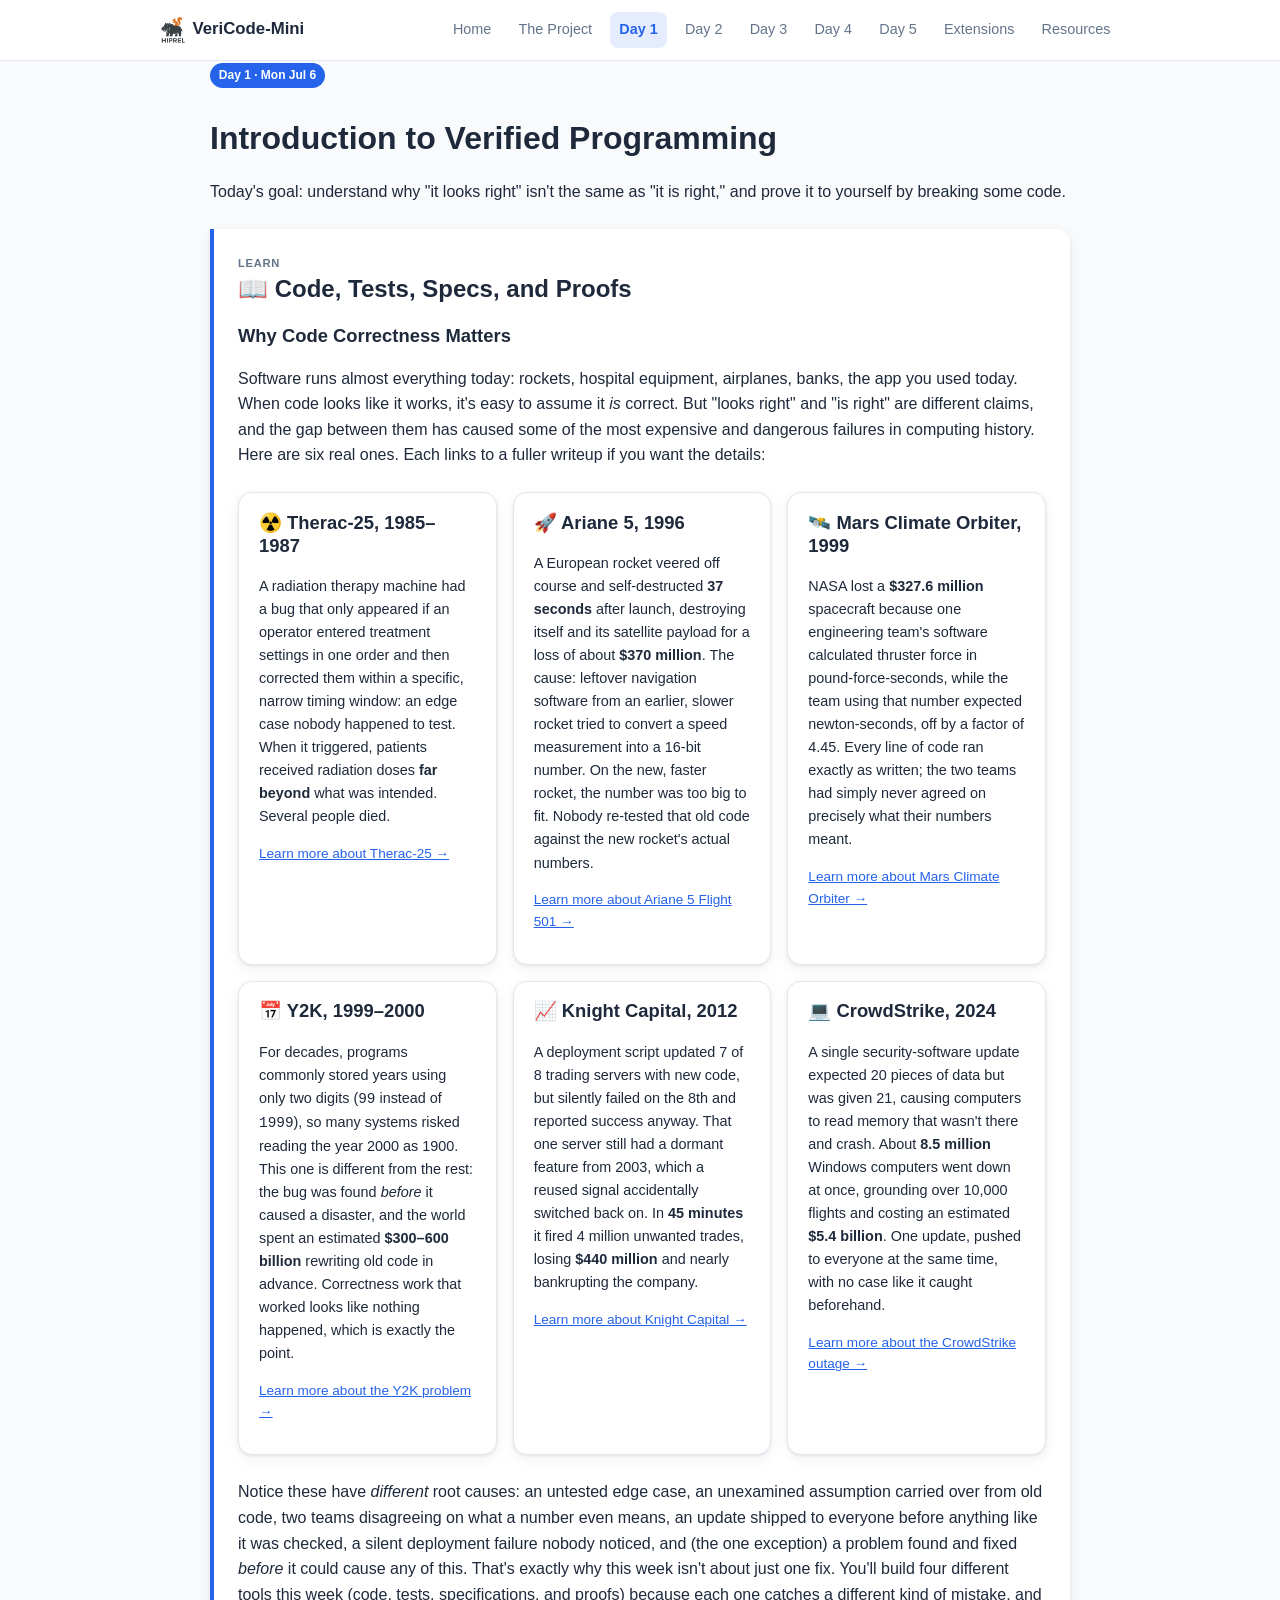
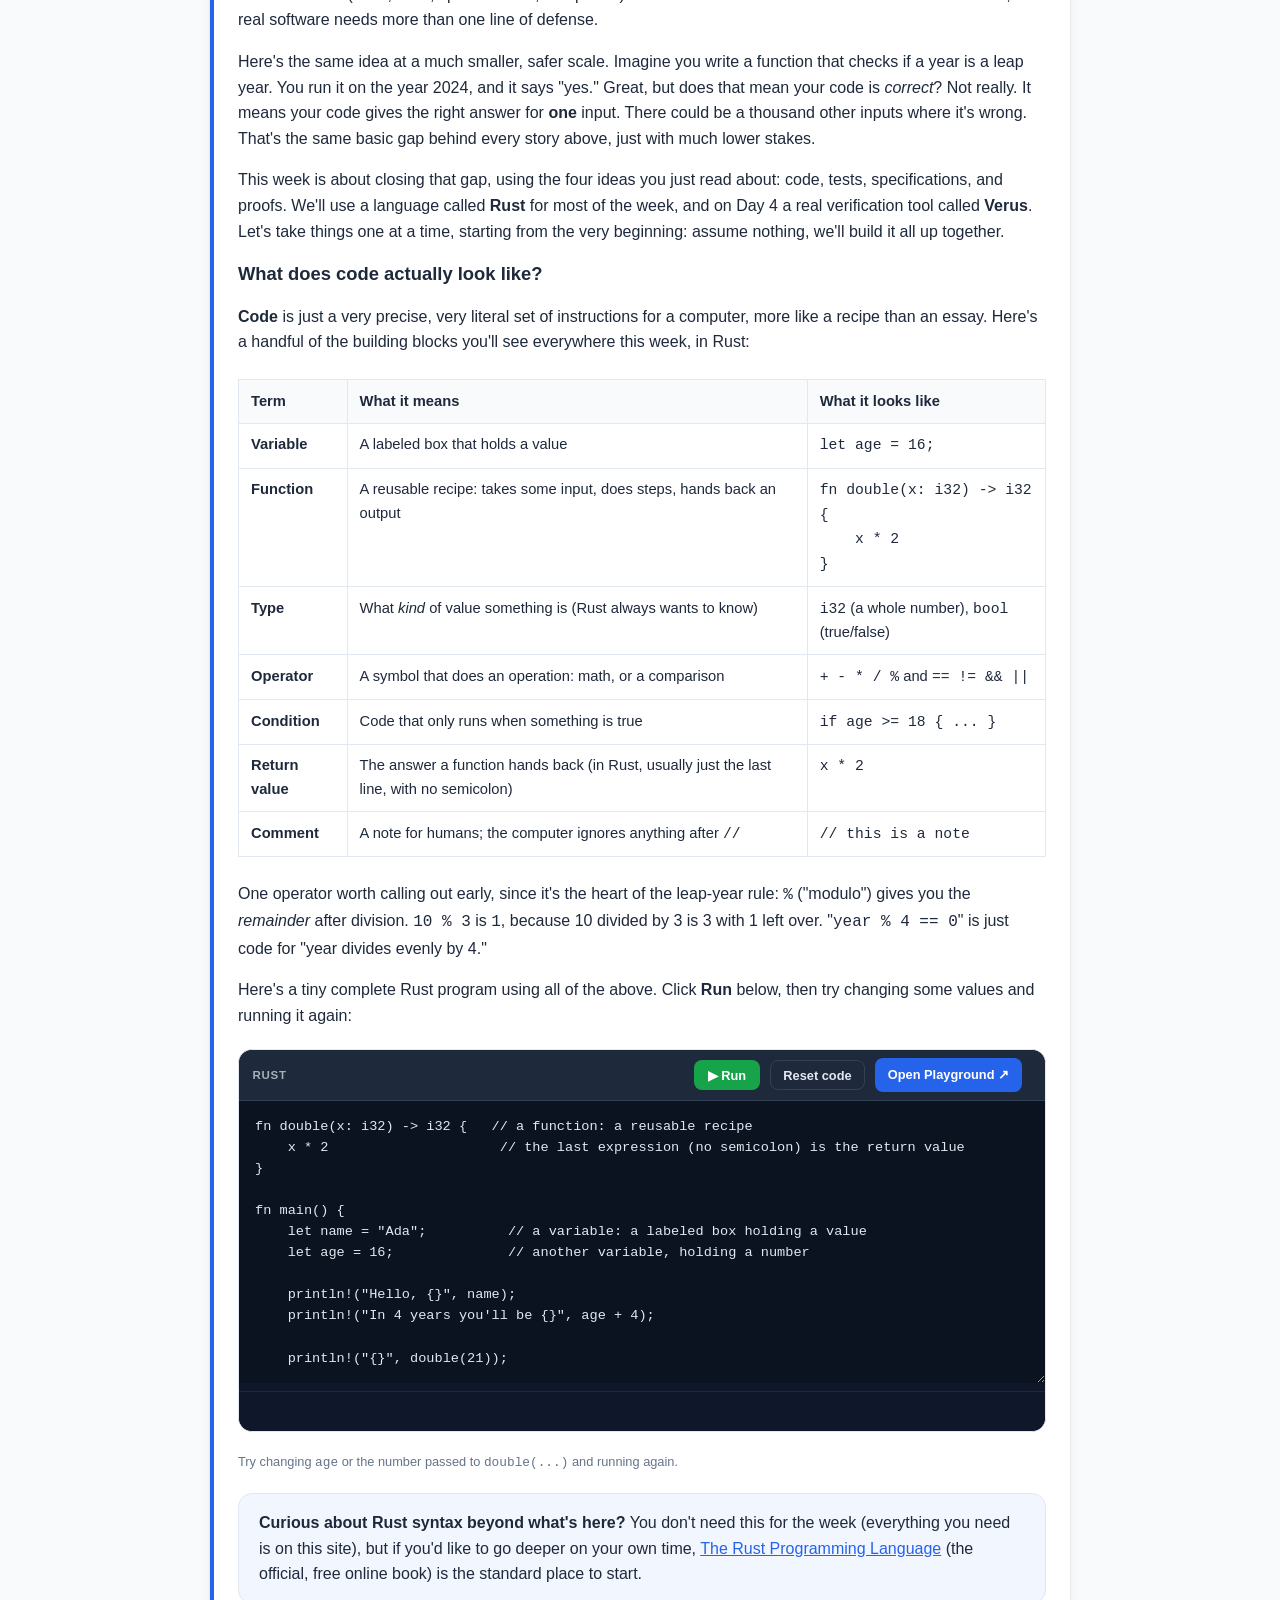
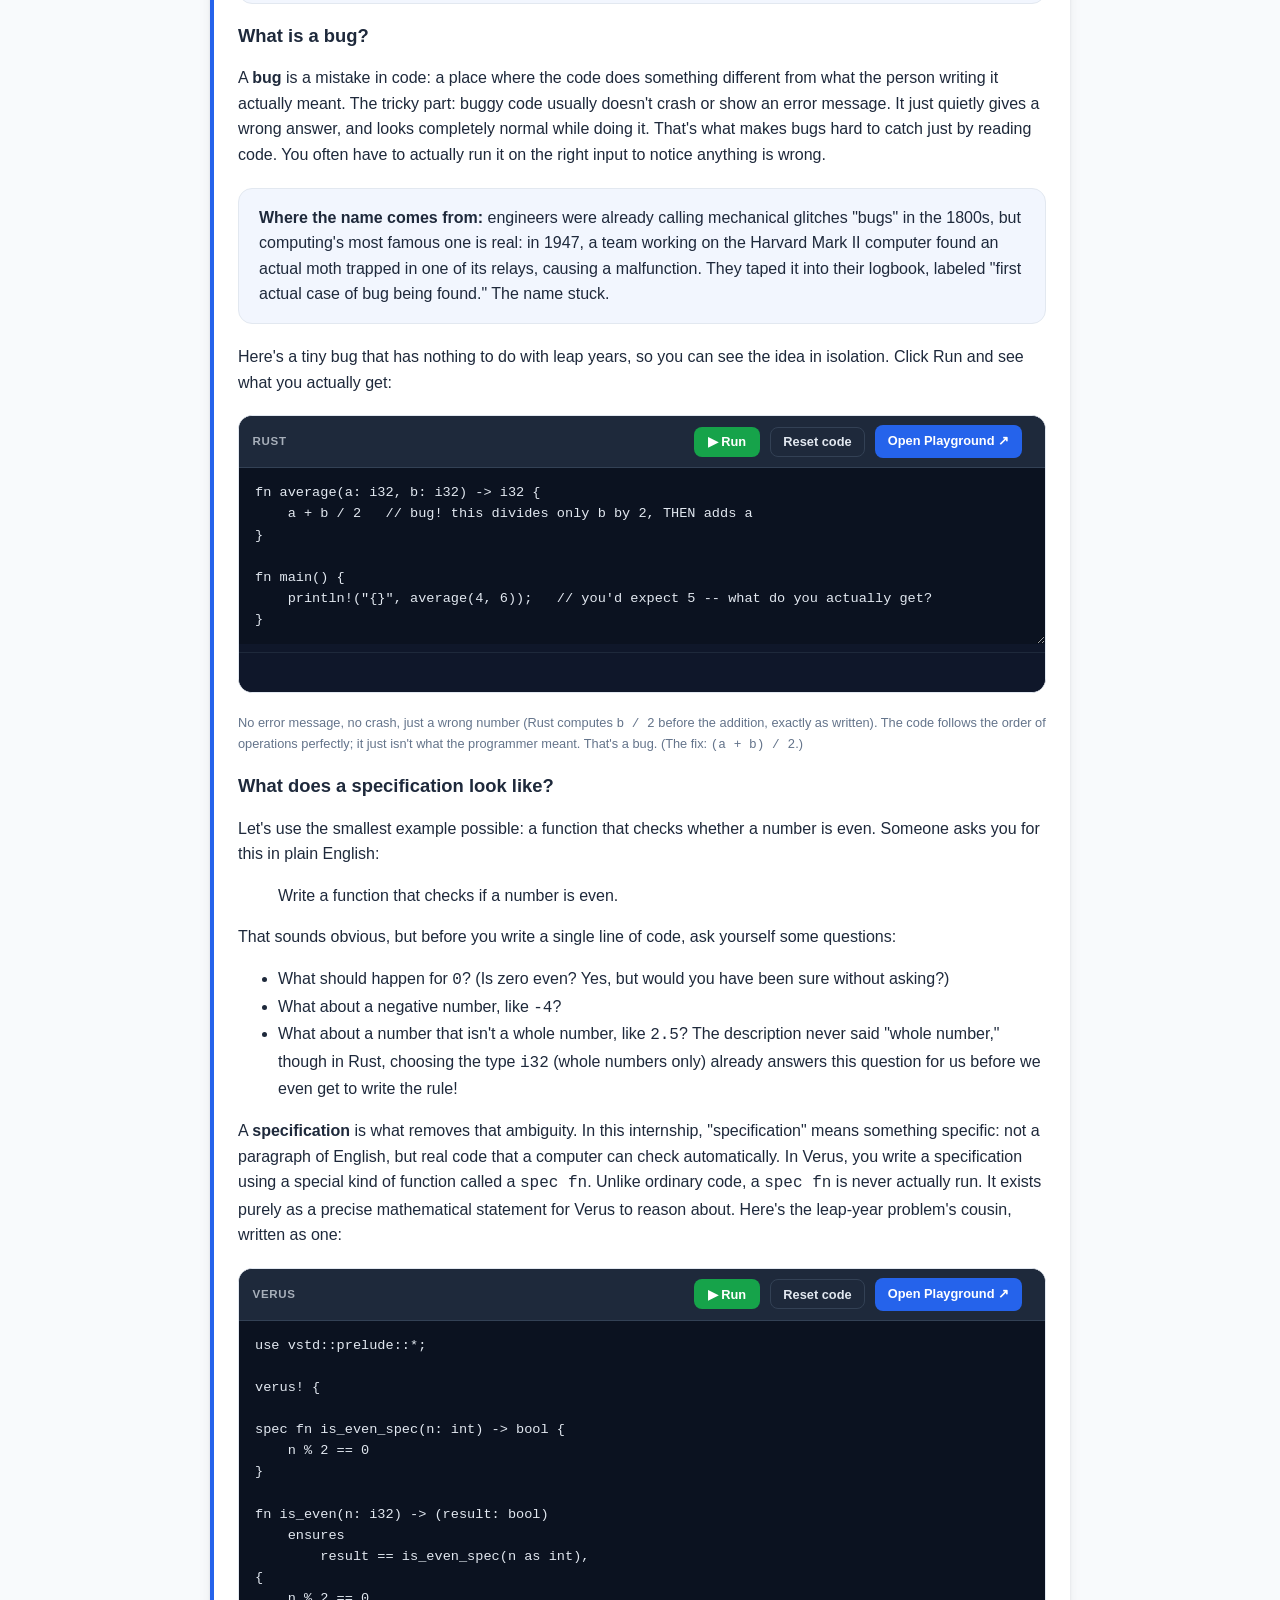
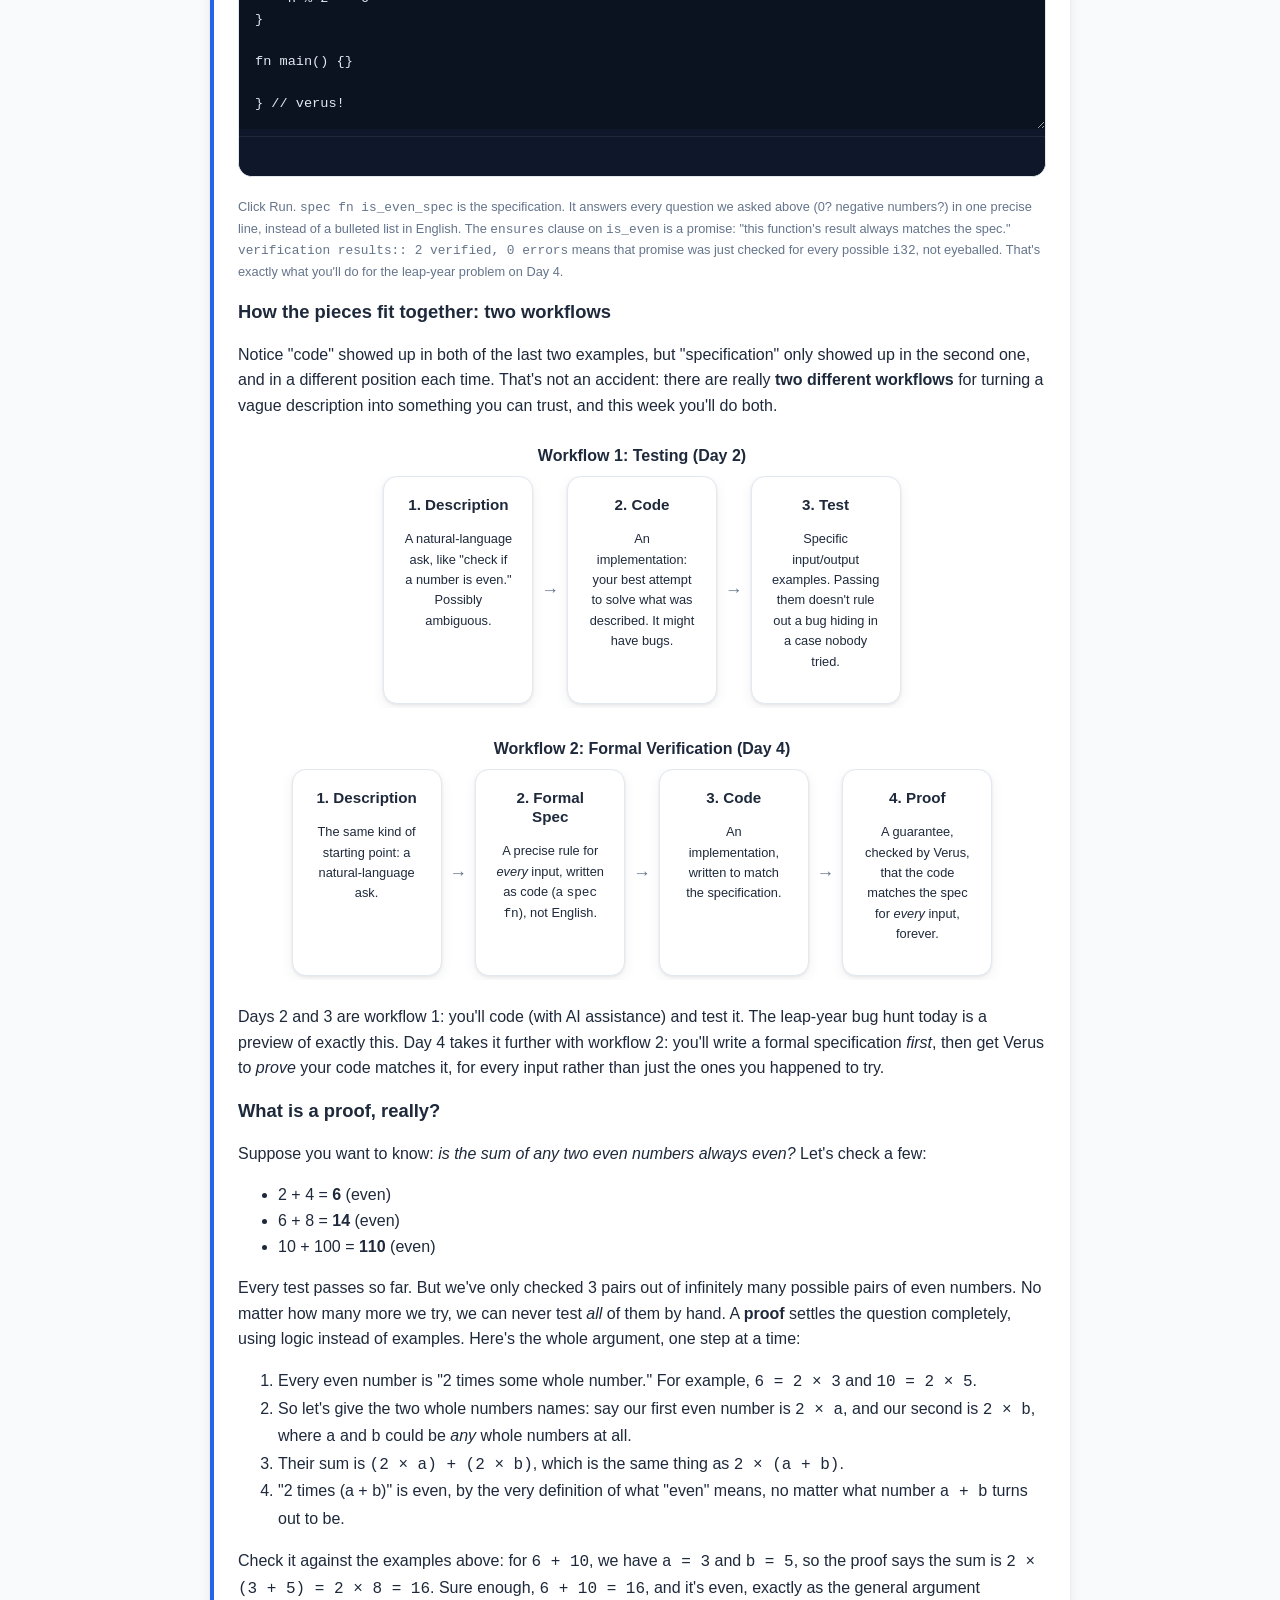
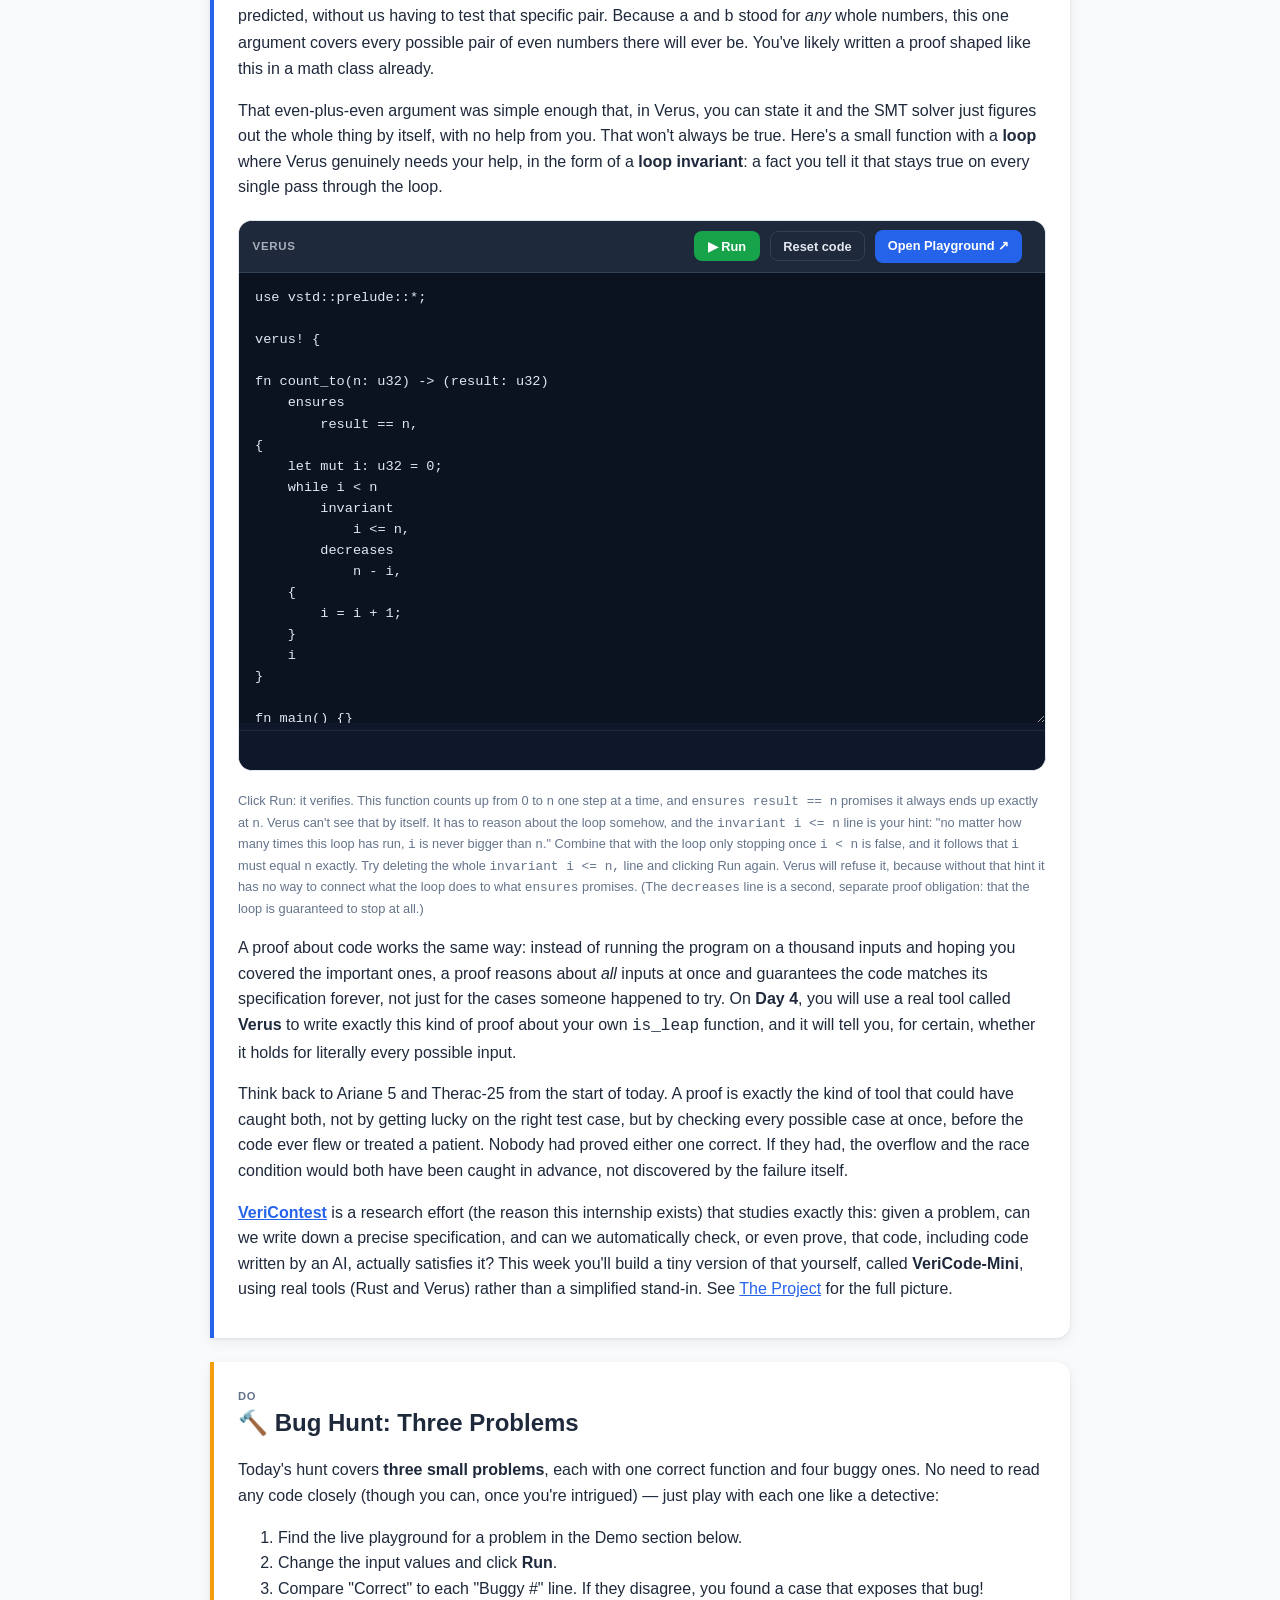
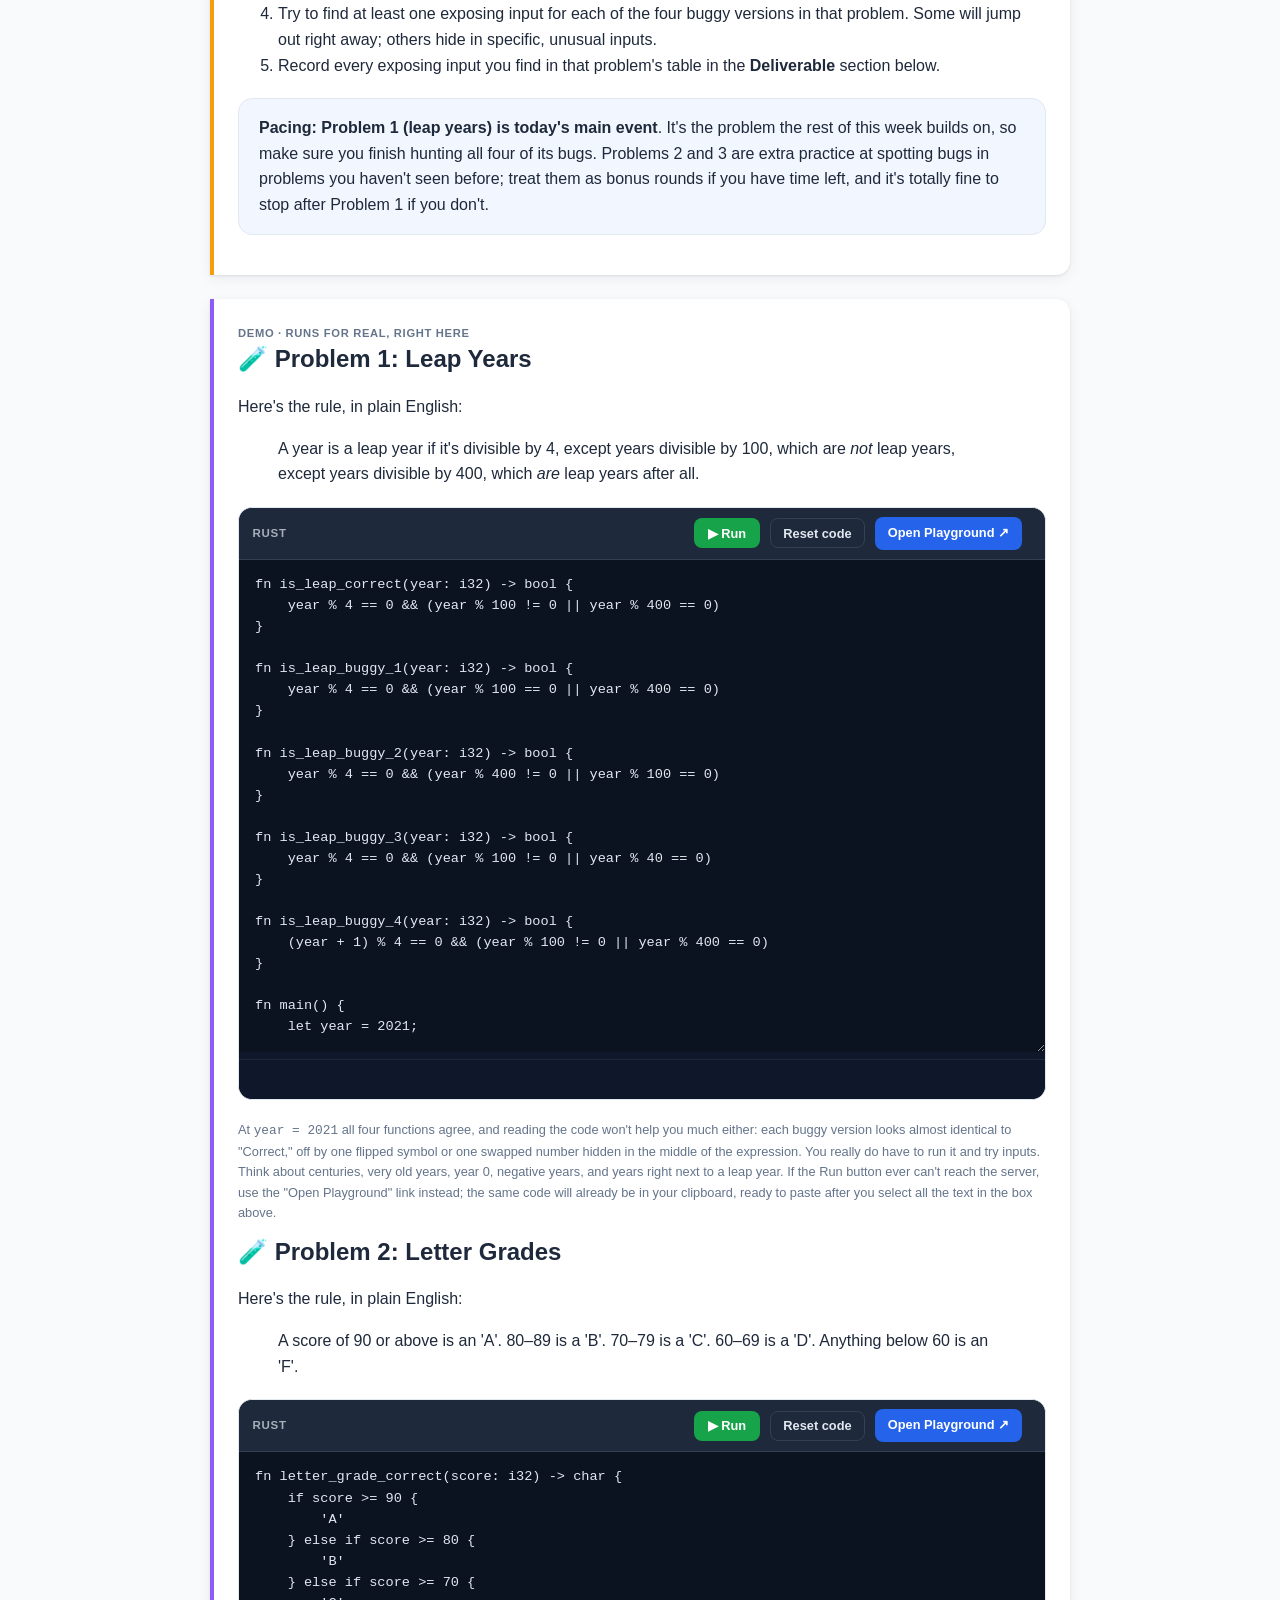
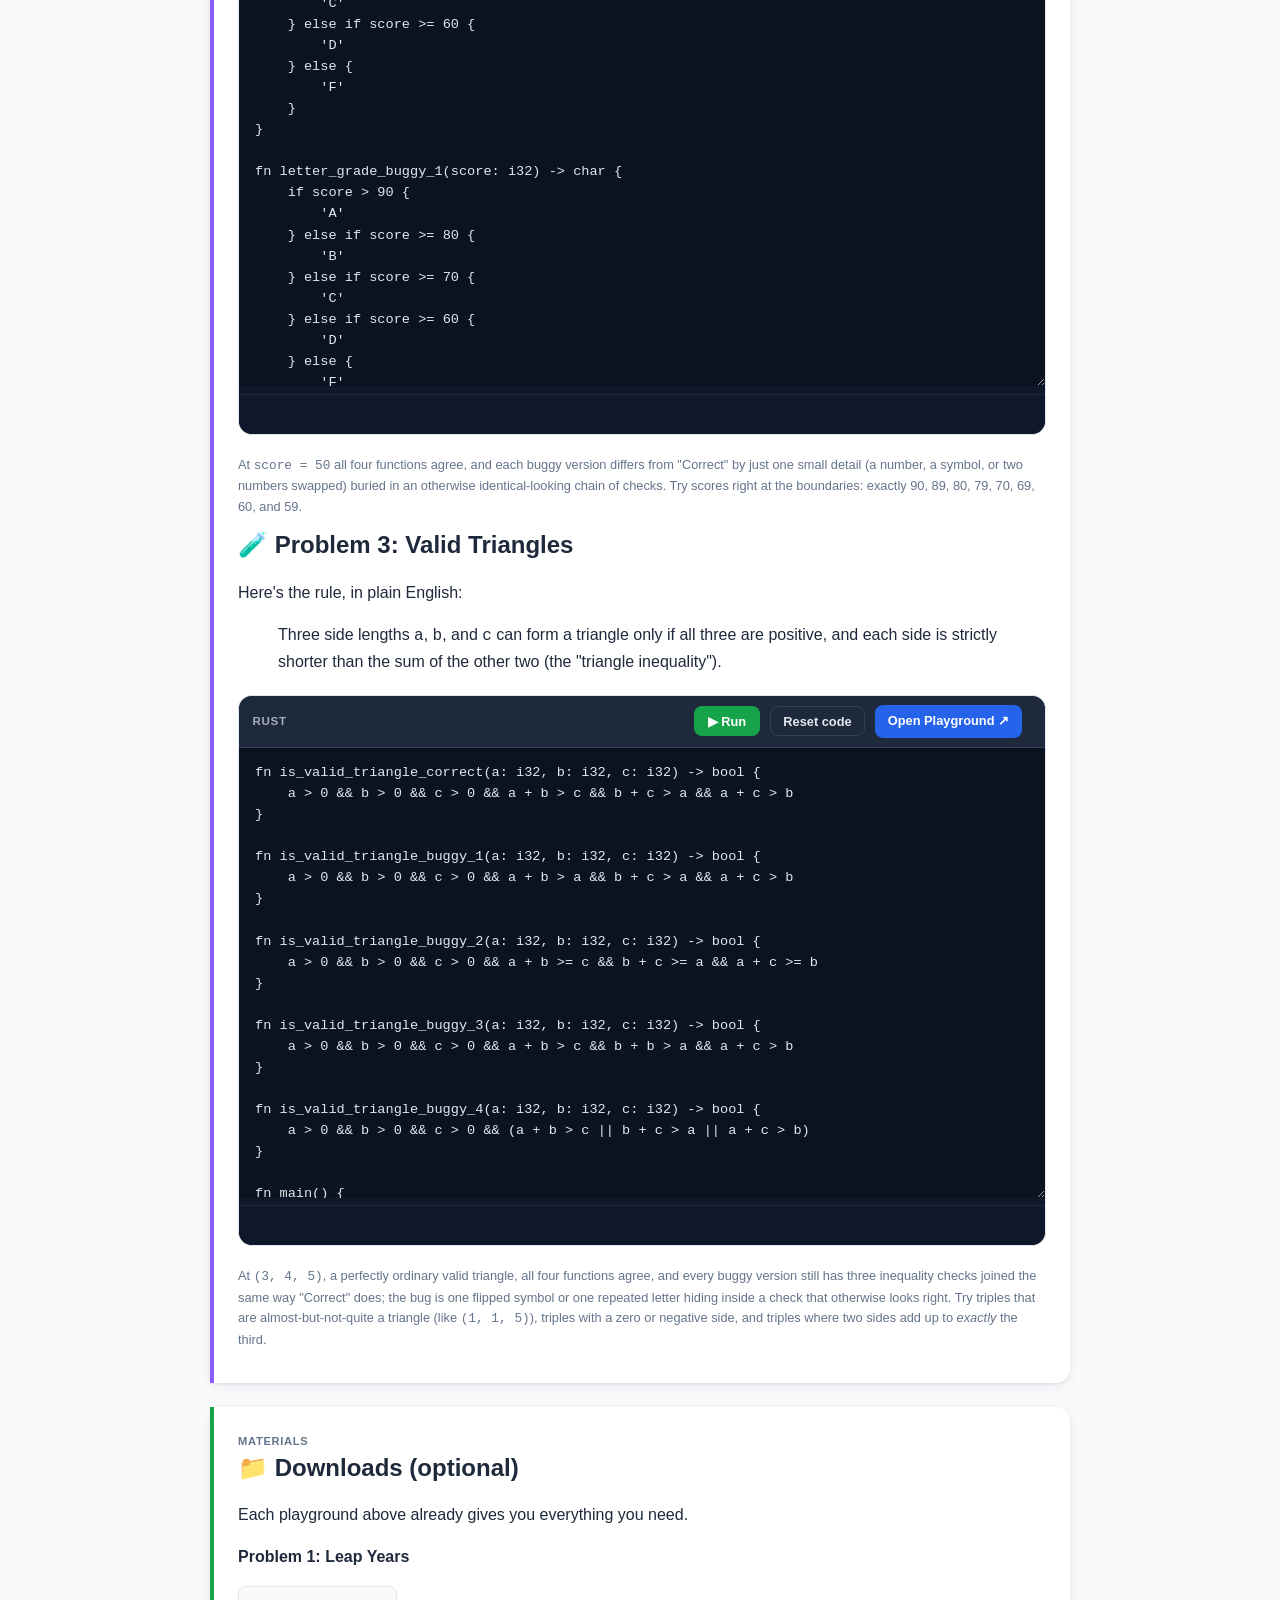
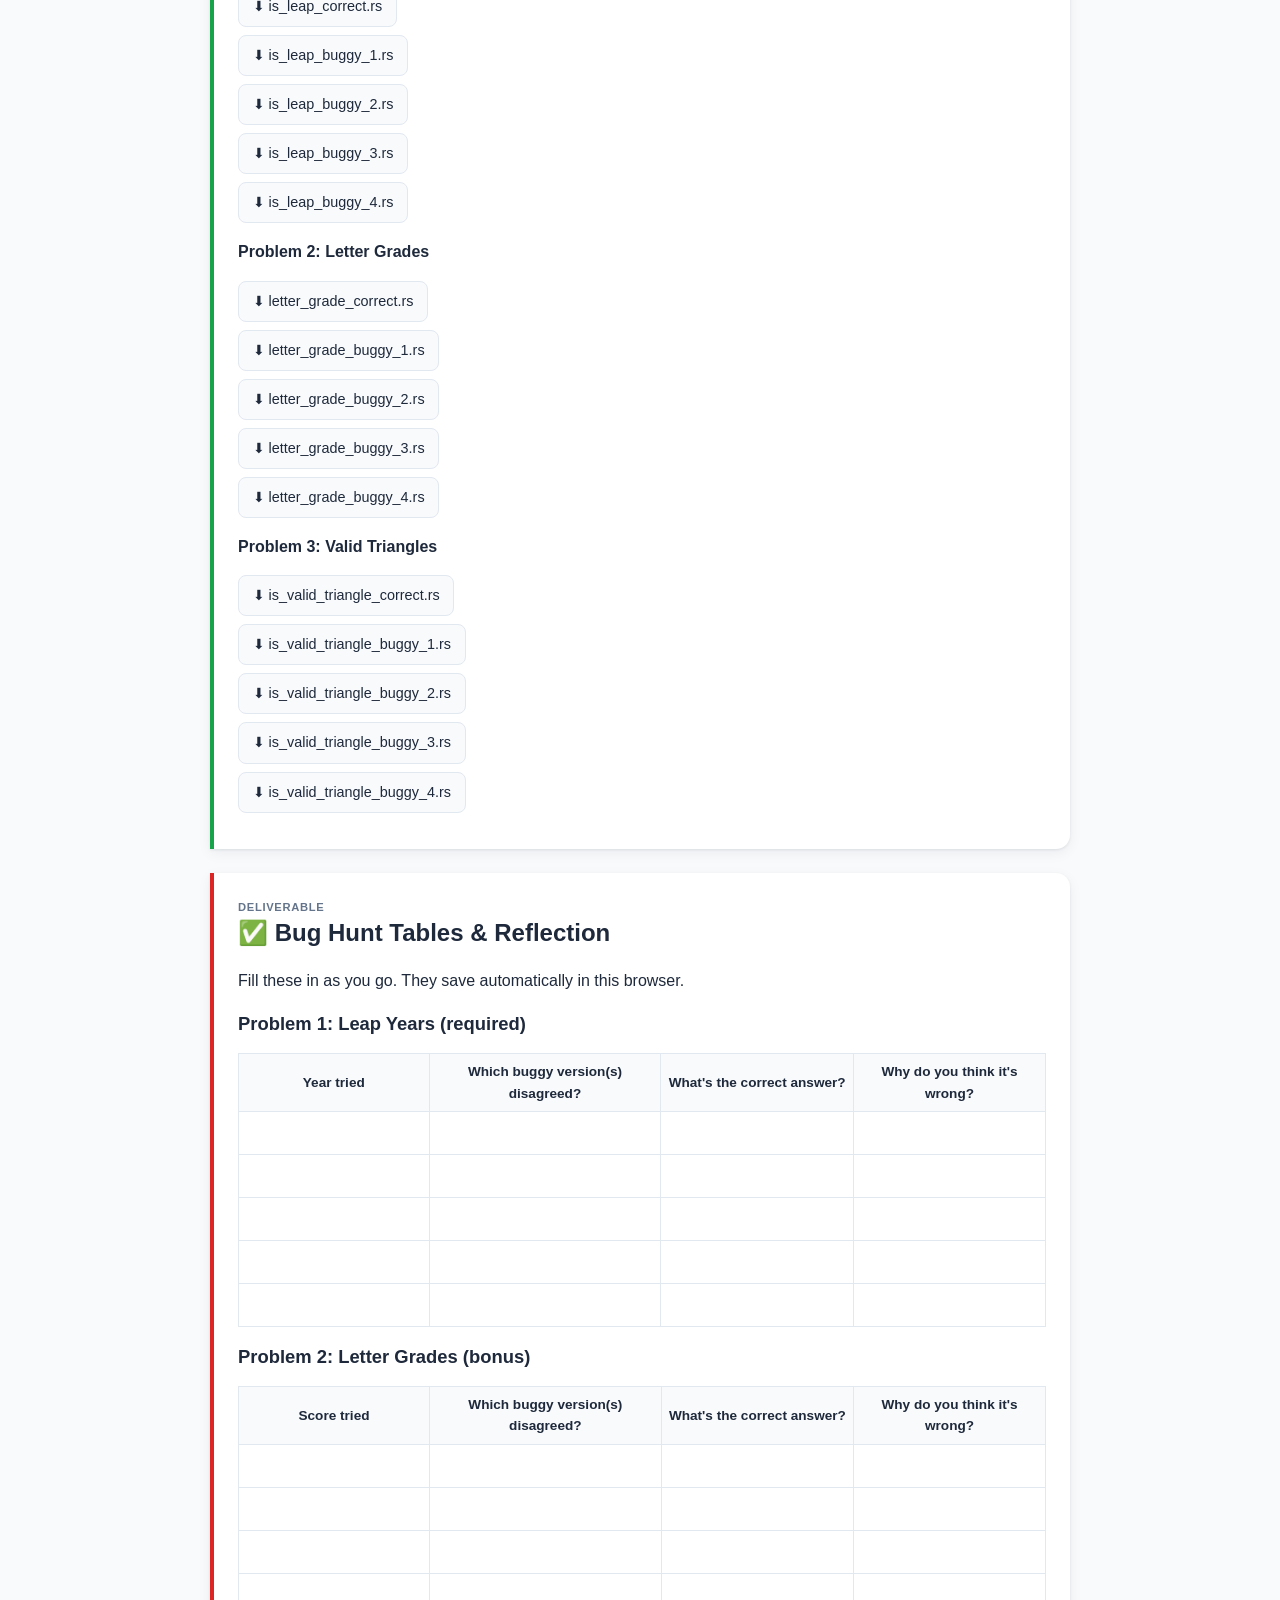
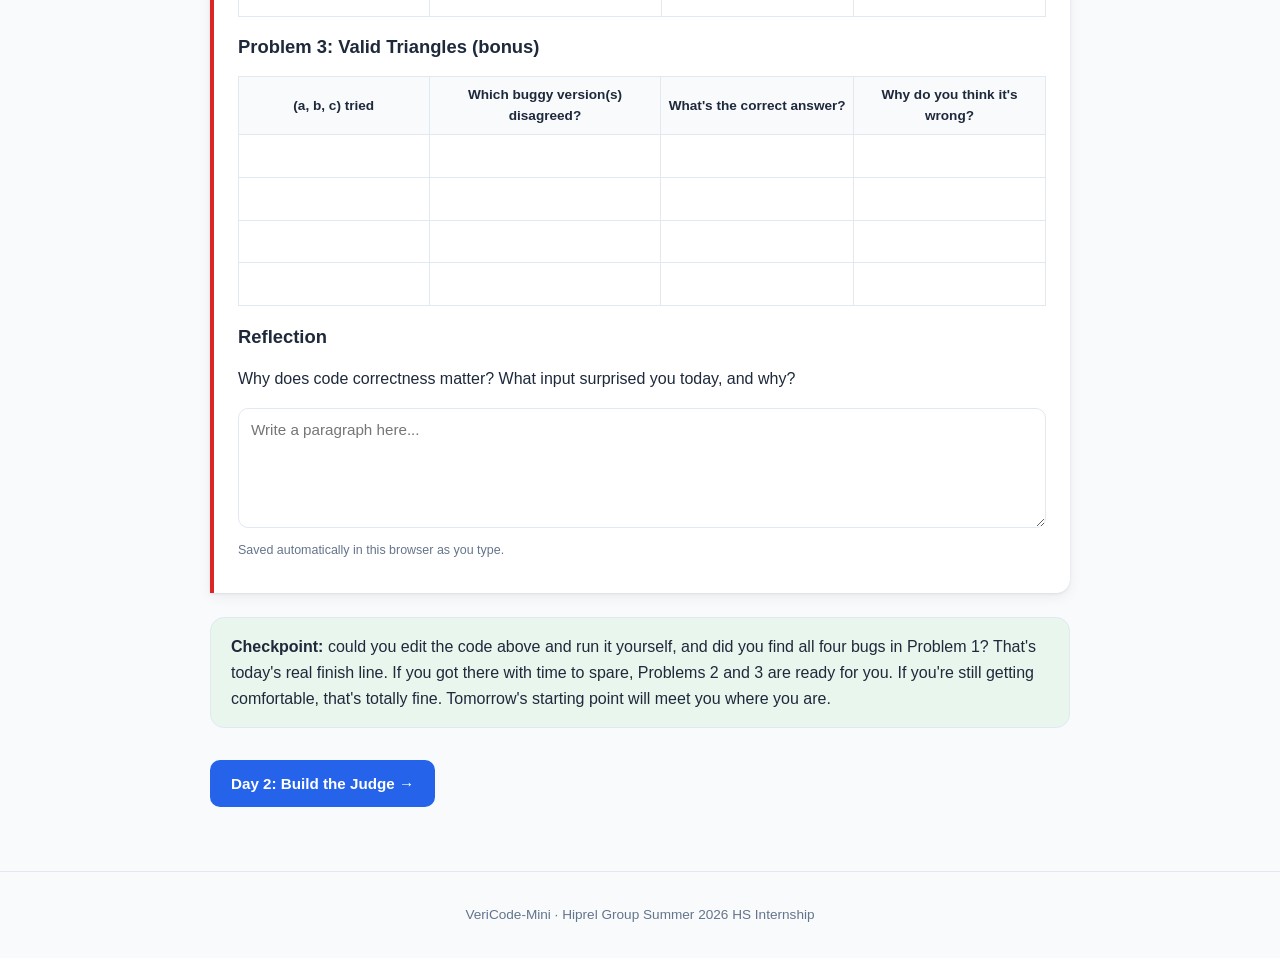
==== commit 70a82973: "update, clarify internship time" ====
--- a/day1.html
+++ b/day1.html
@@ -38,7 +38,7 @@
     <h3>Why Code Correctness Matters</h3>
     <p>
       Software runs almost everything today: rockets, hospital equipment,
-      airplanes, banks, the app you used this morning. When code looks like it works,
+      airplanes, banks, the app you used today. When code looks like it works,
       it's easy to assume it <em>is</em> correct. But "looks right" and "is right" are
       different claims, and the gap between them has caused some of the most expensive
       and dangerous failures in computing history. Here are six real ones. Each
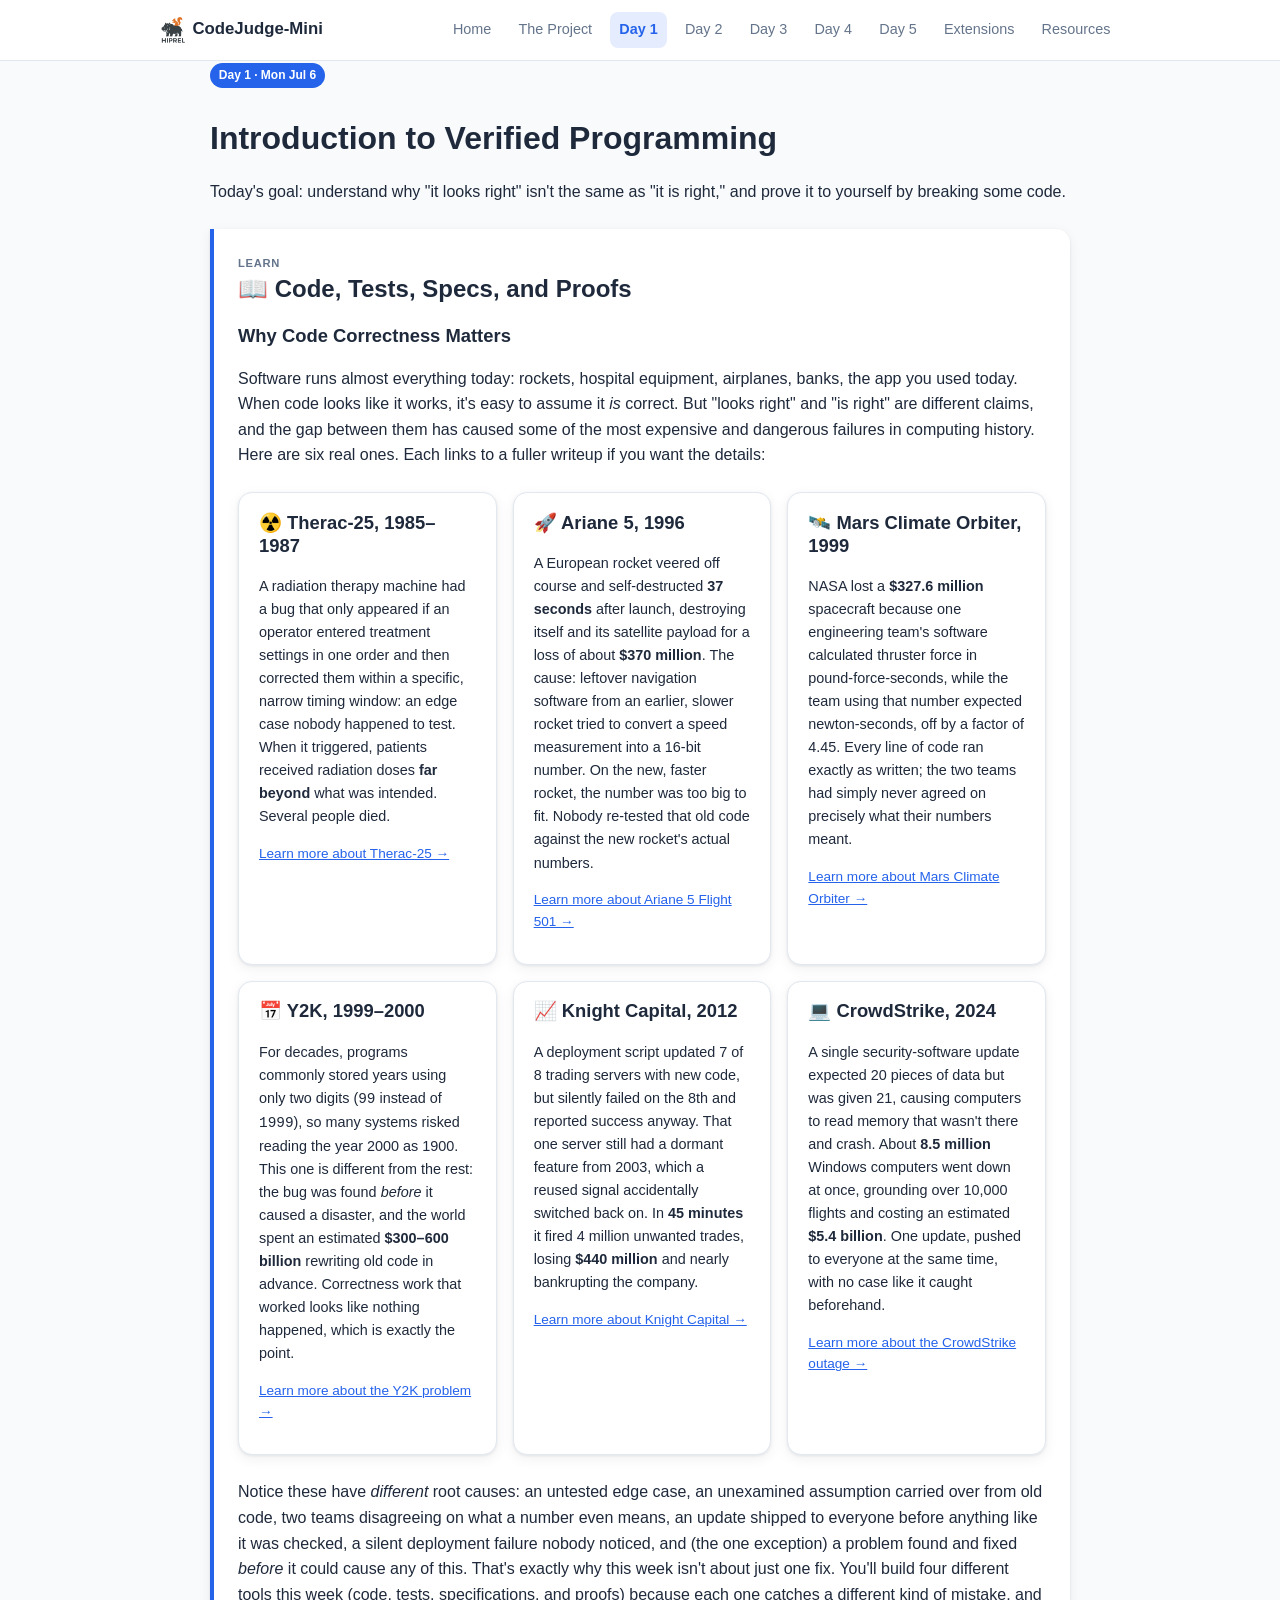
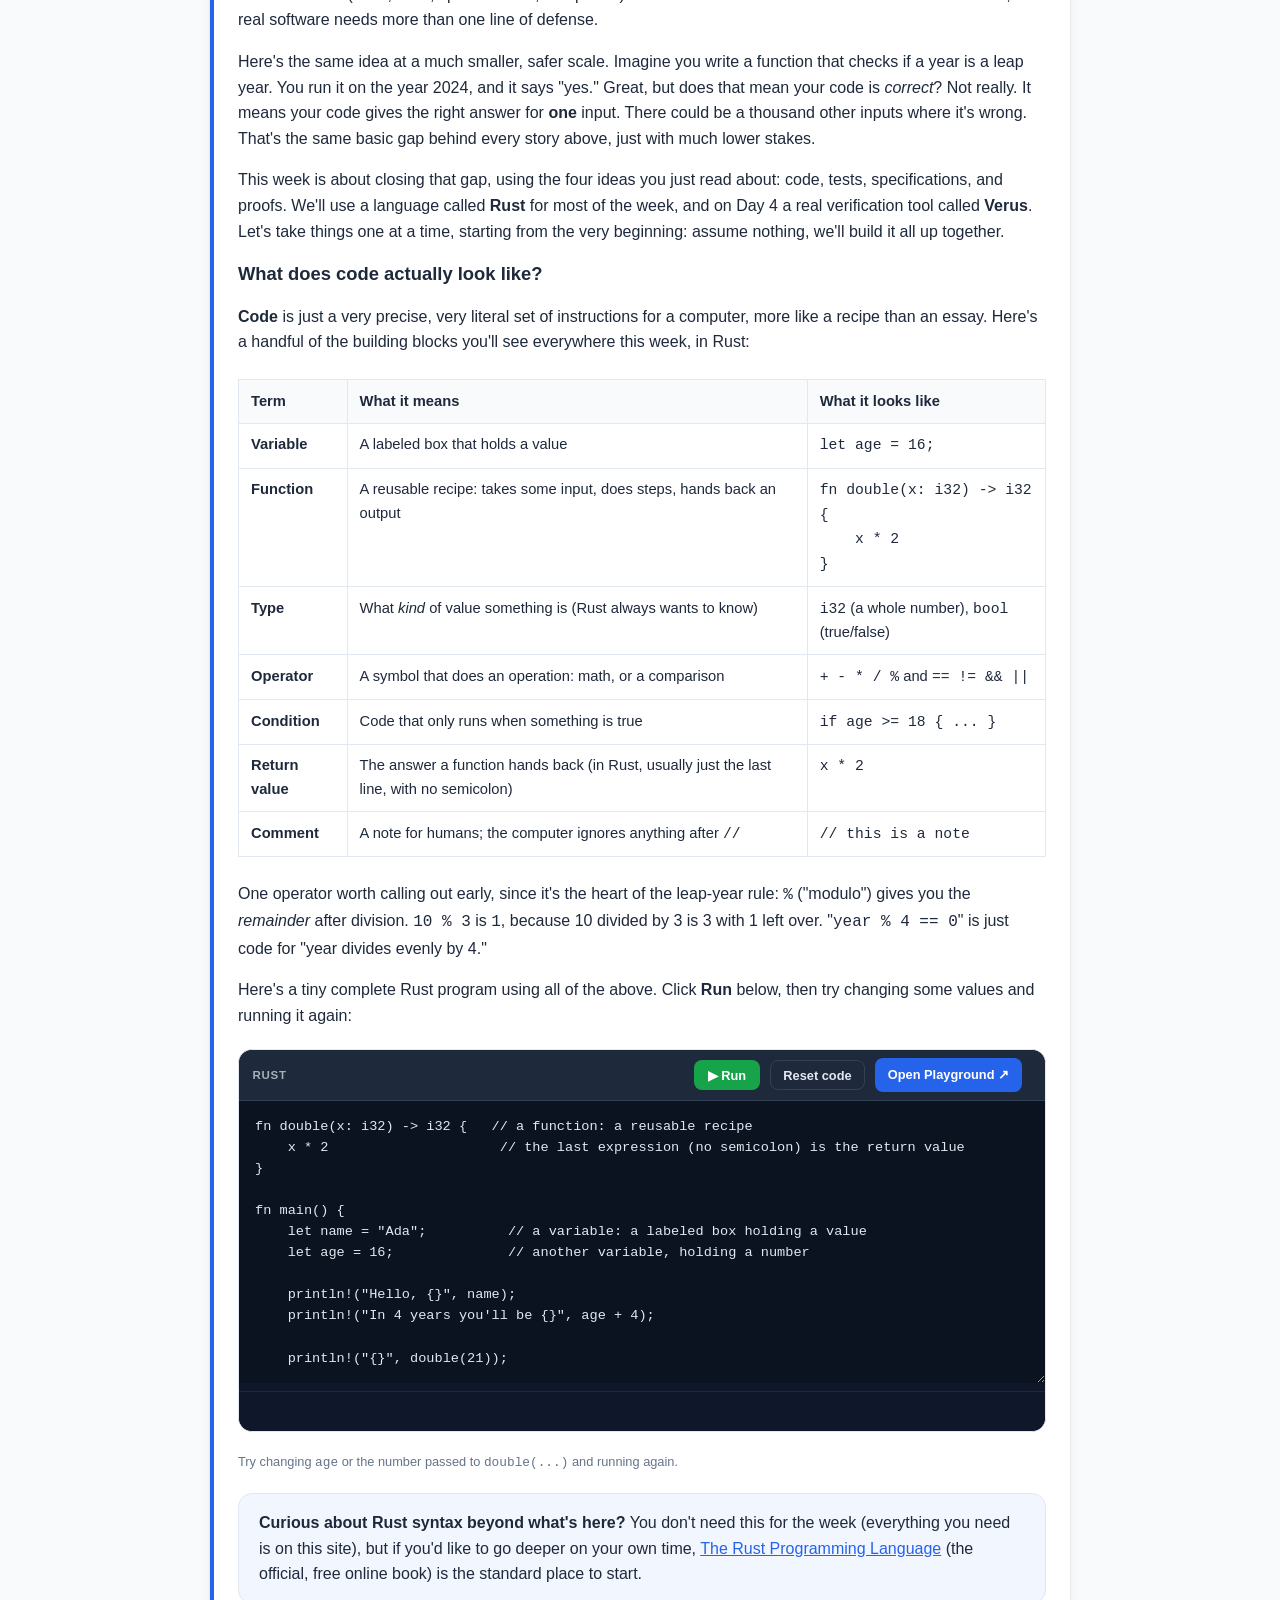
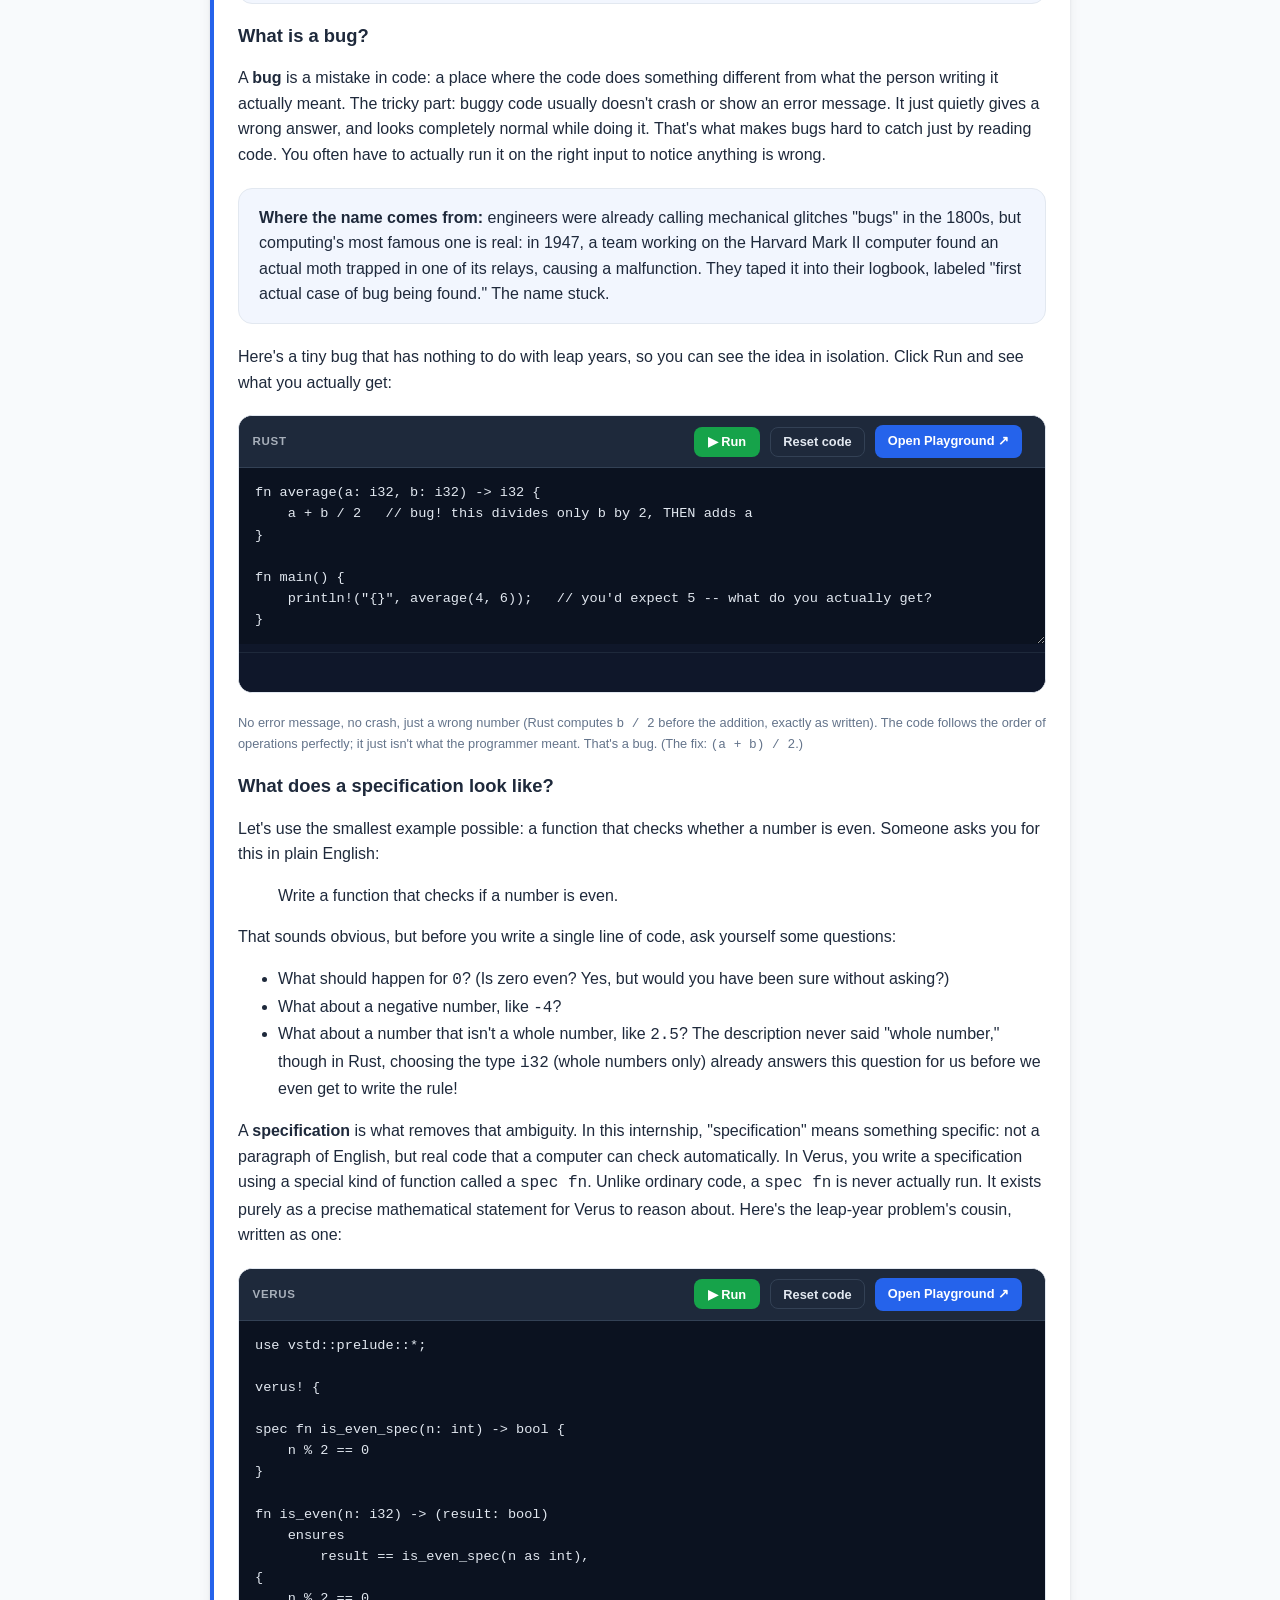
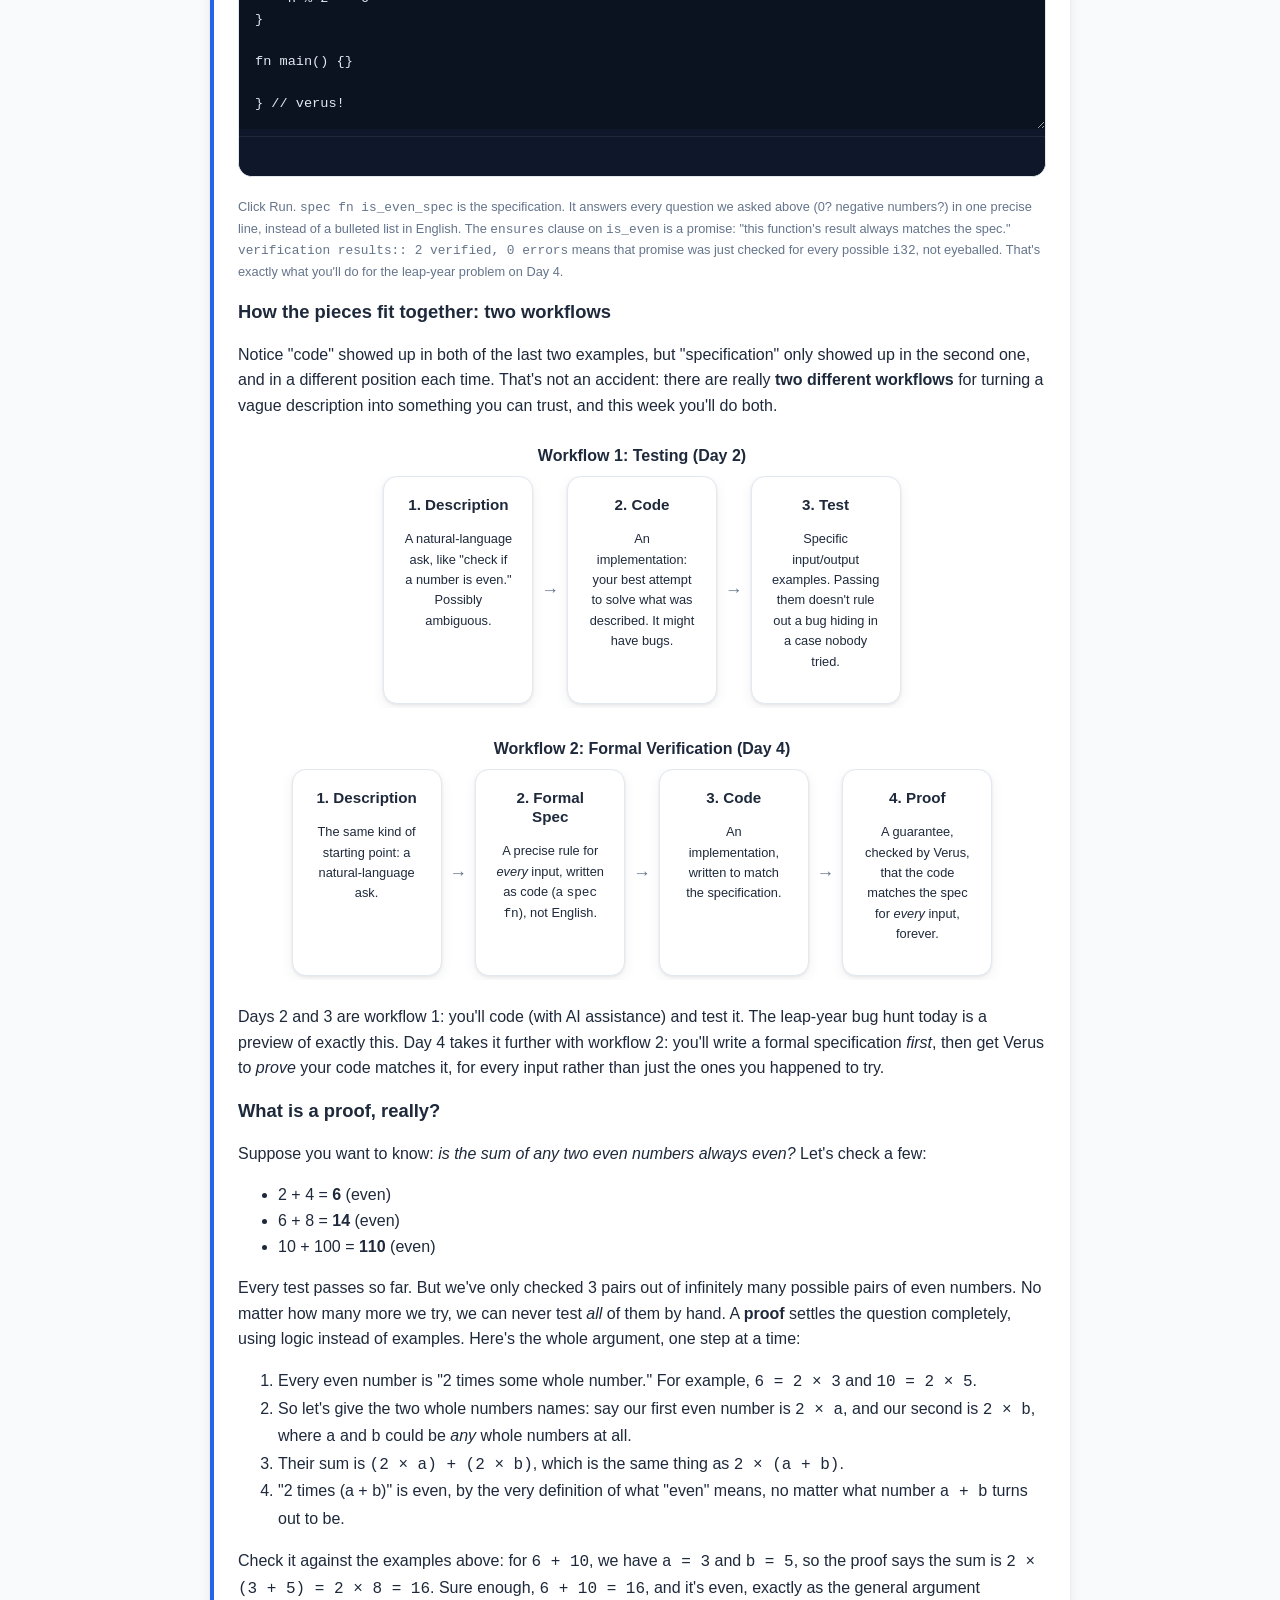
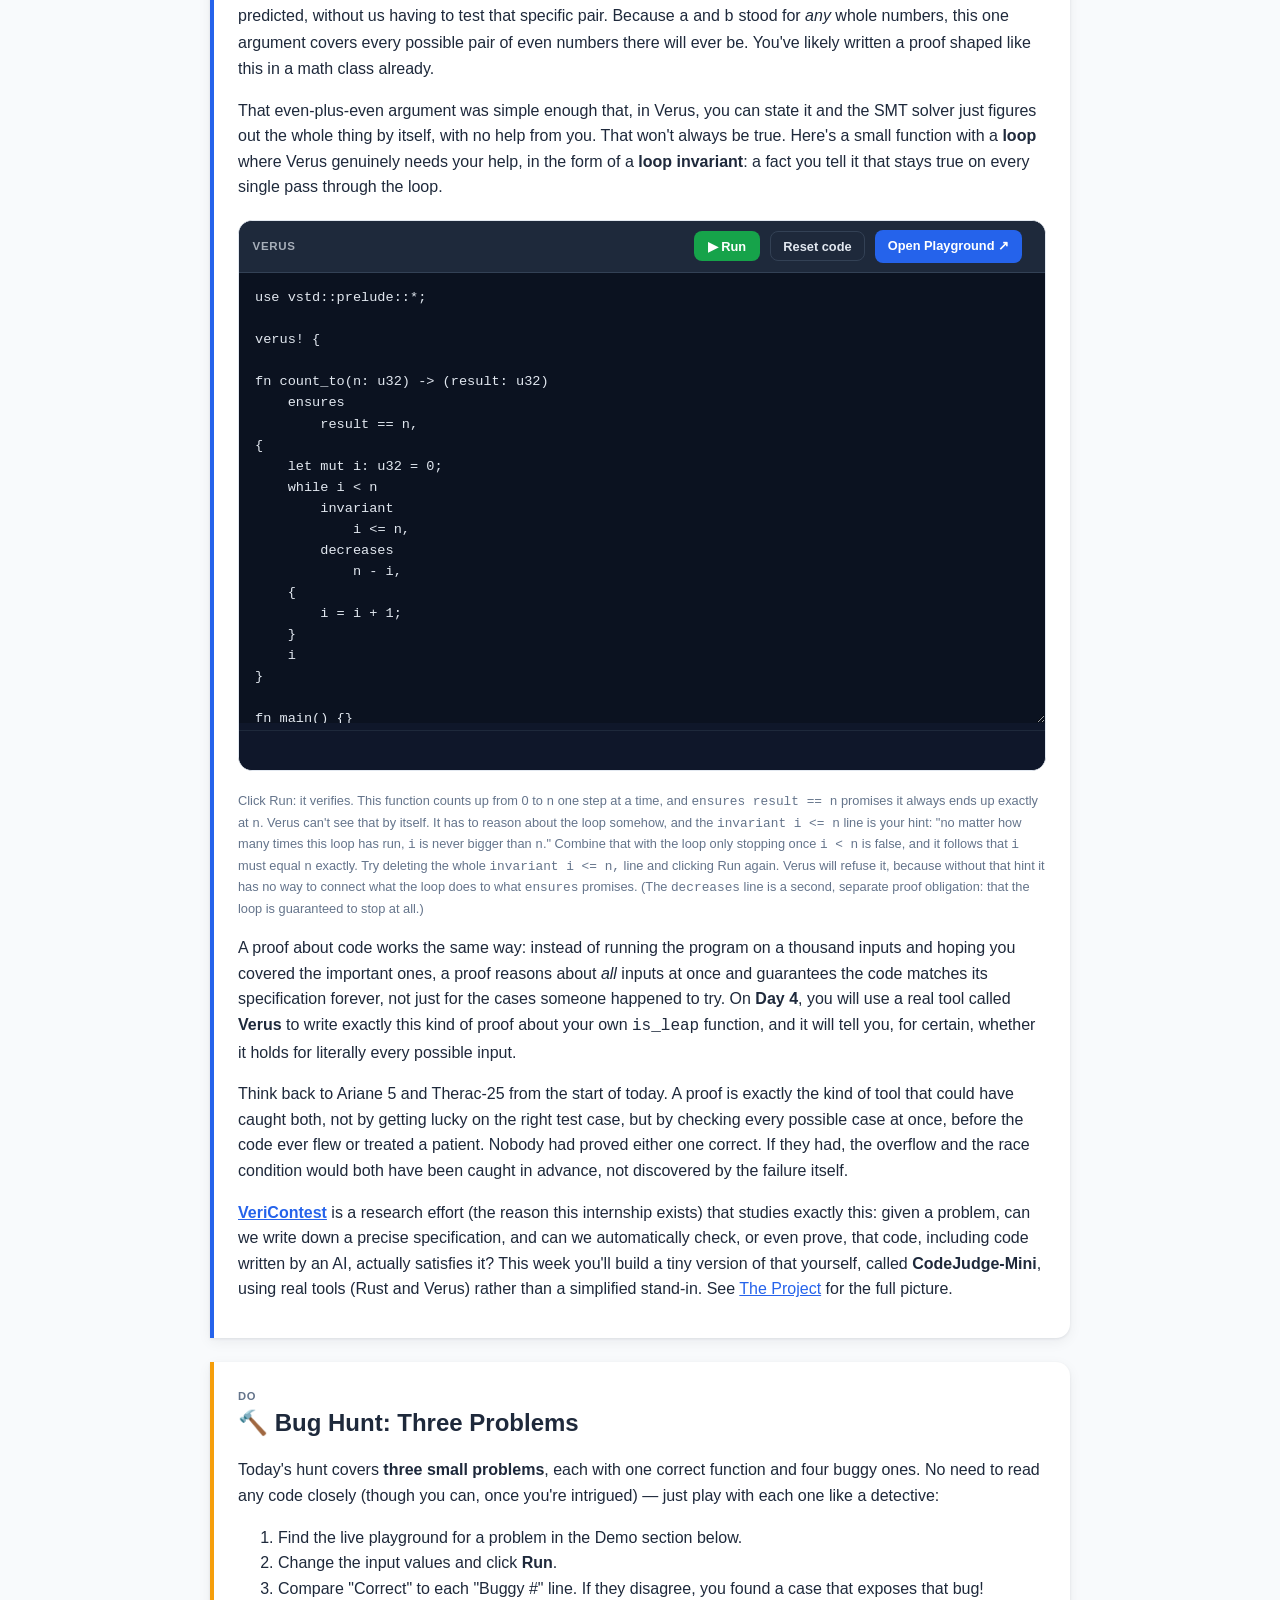
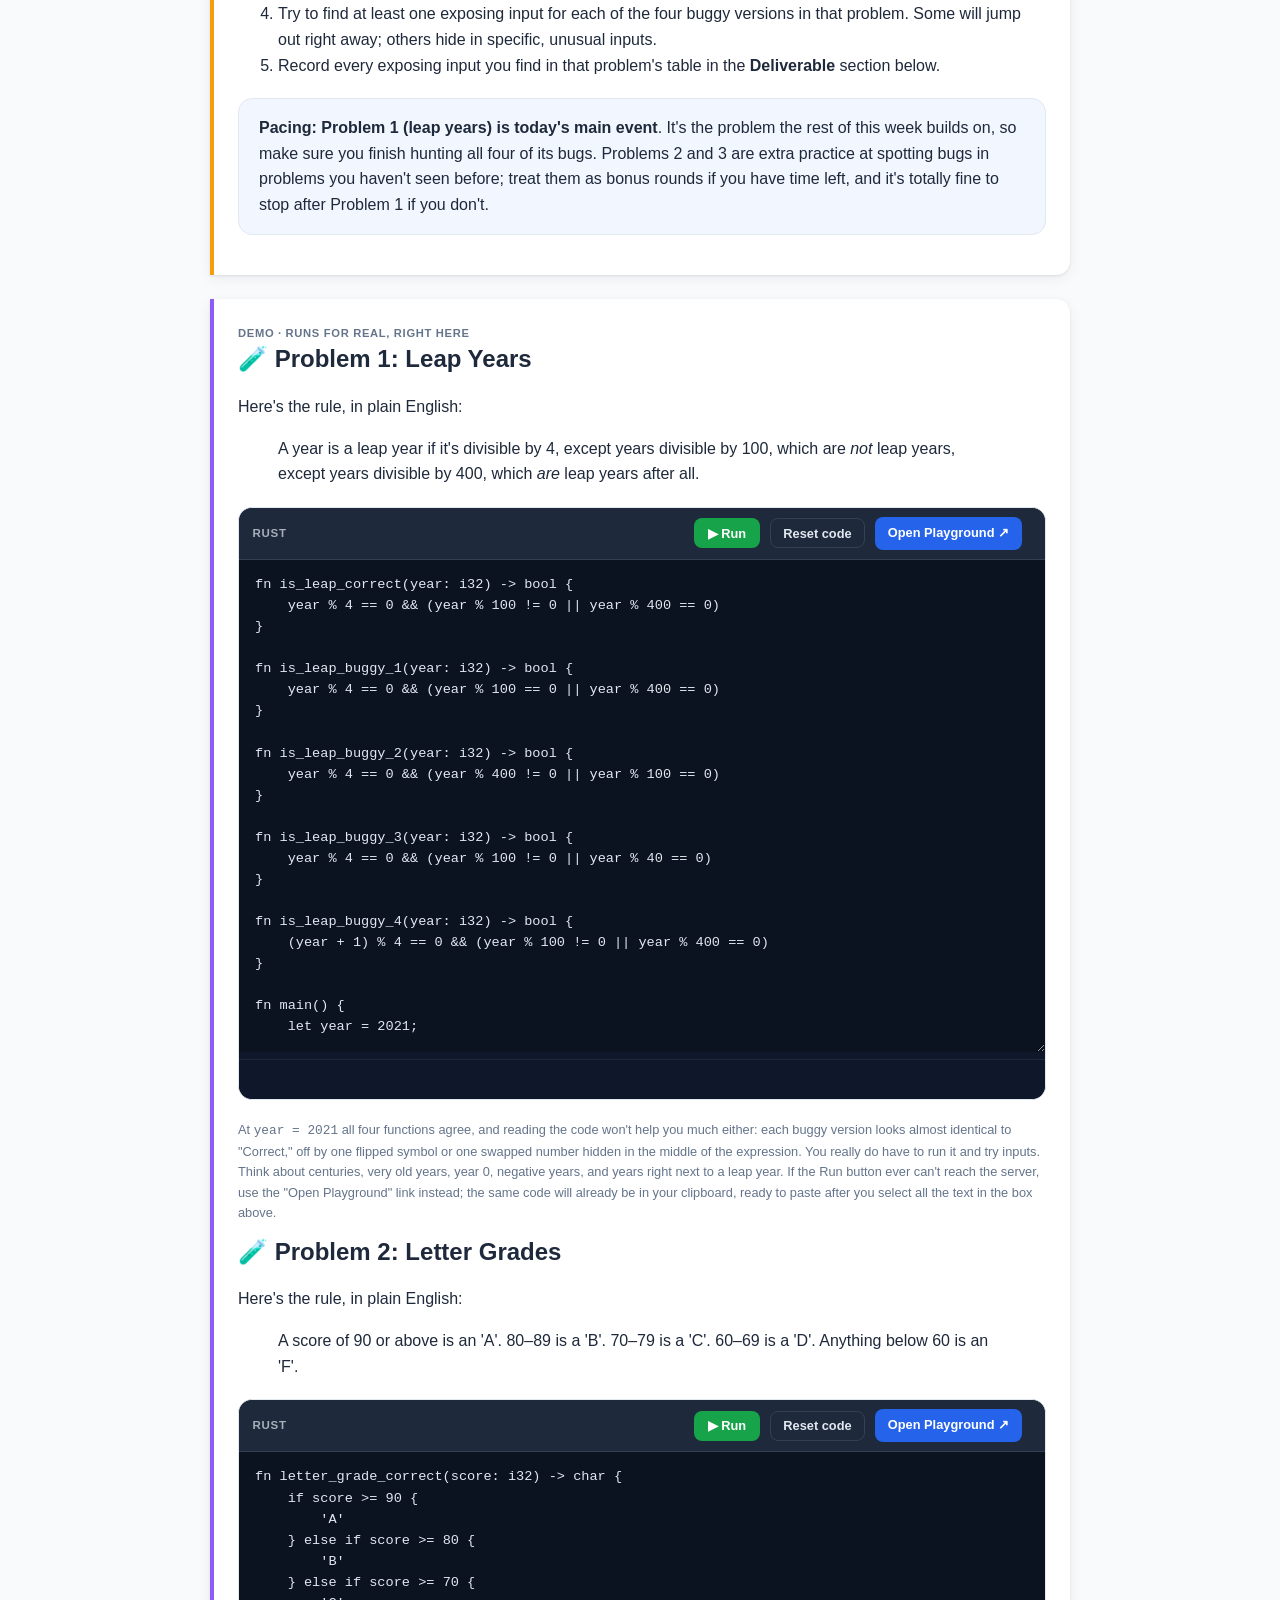
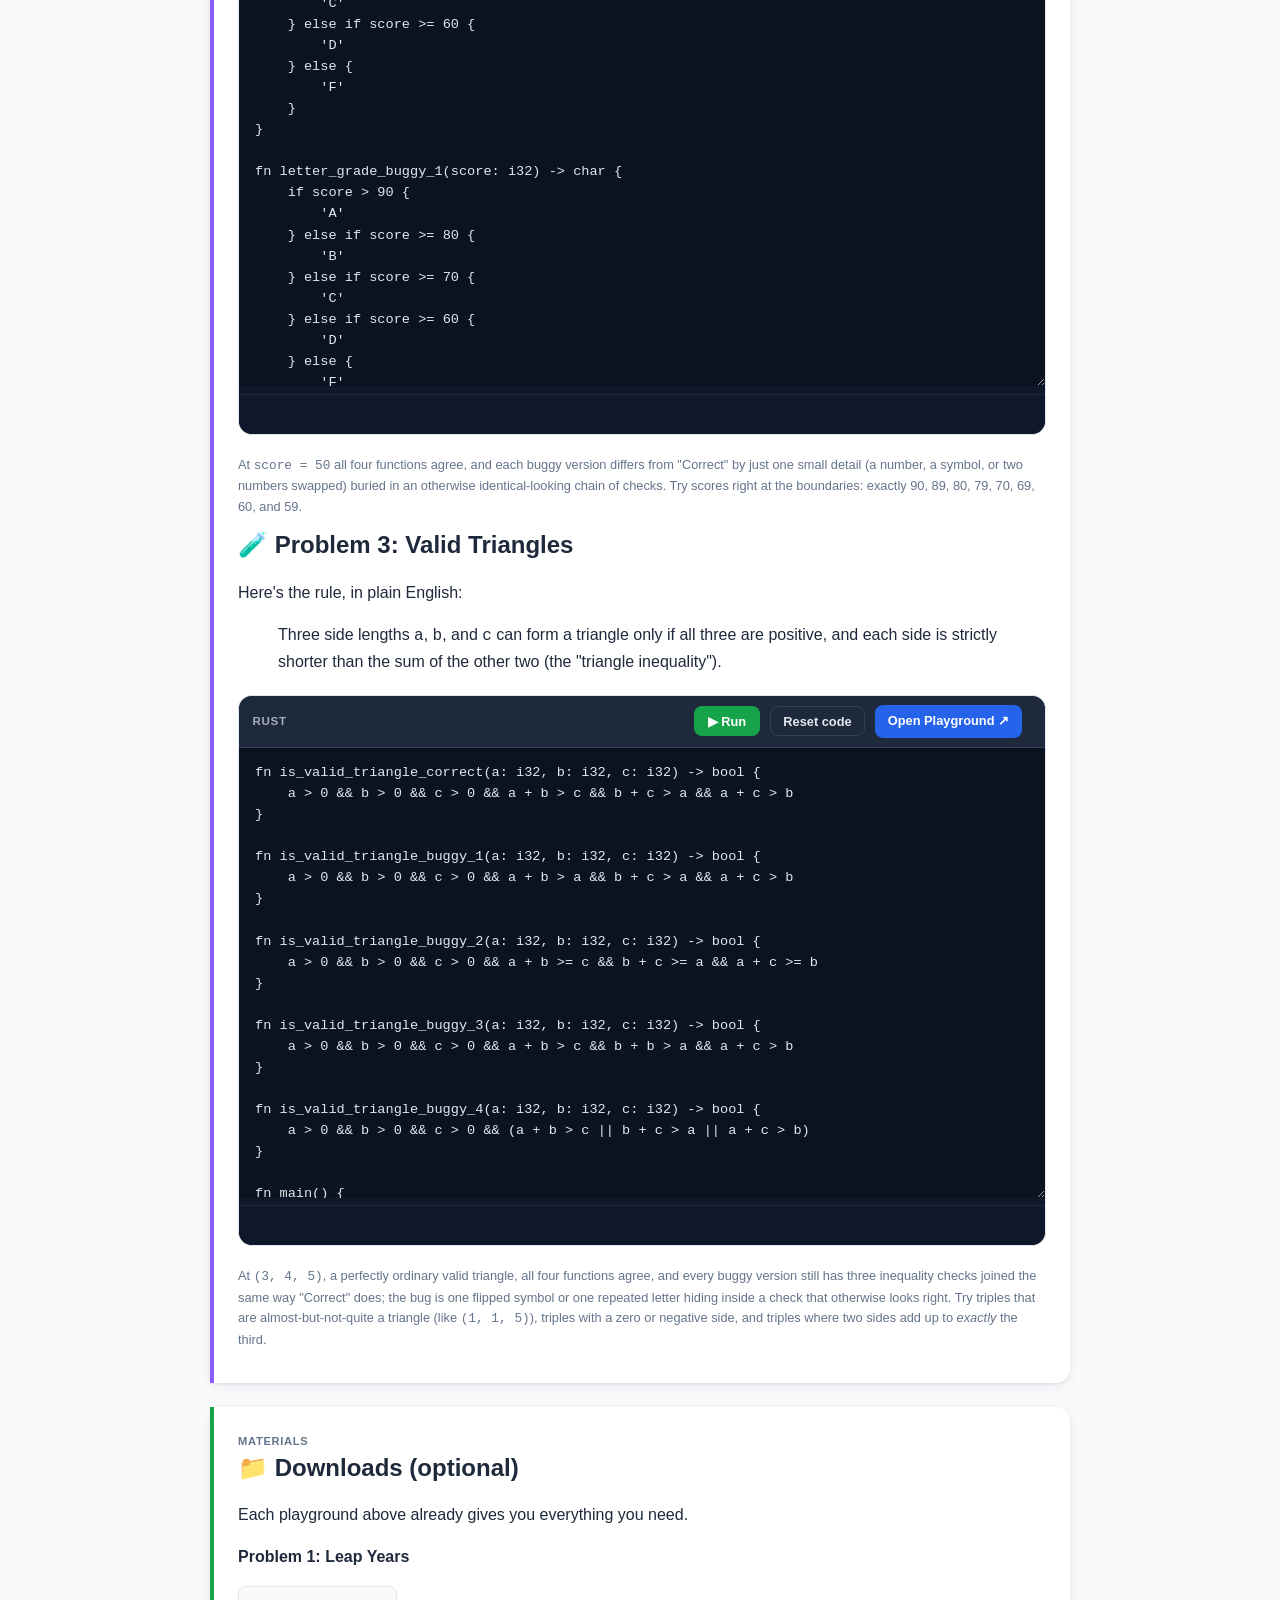
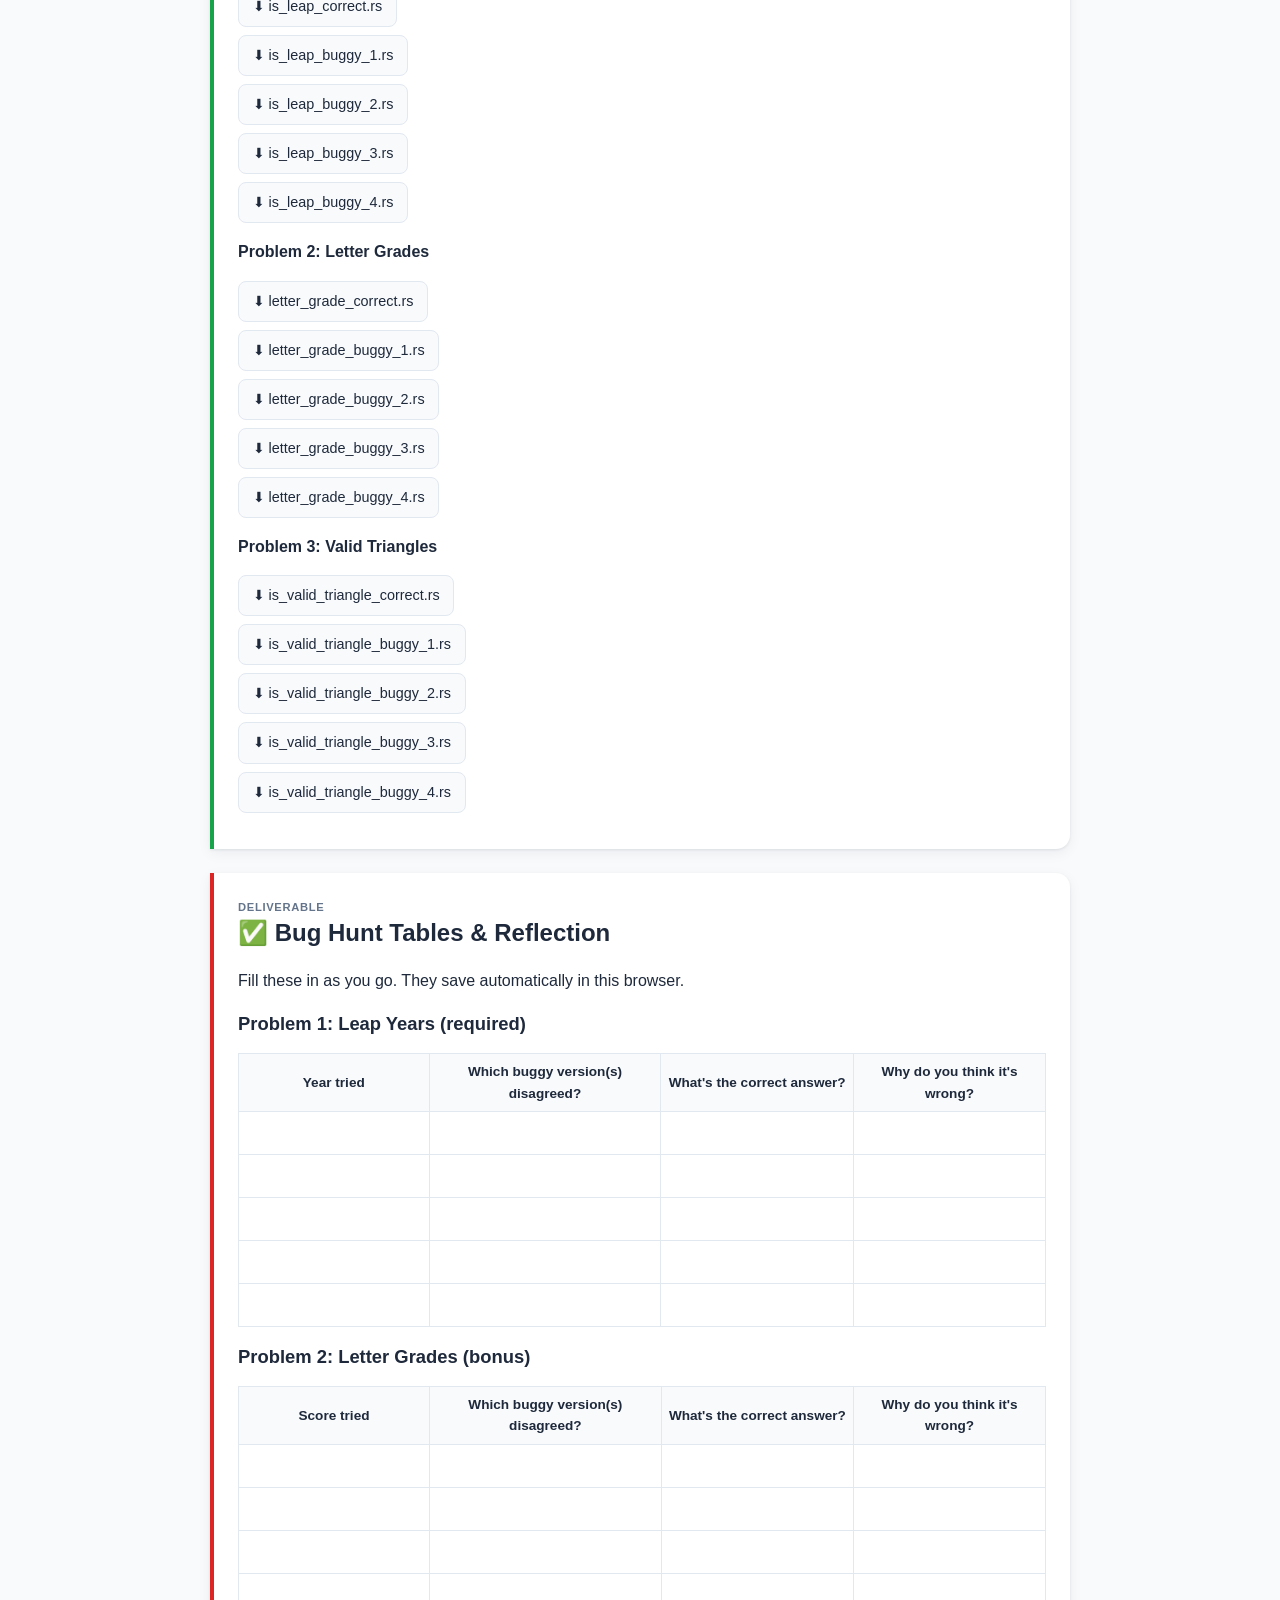
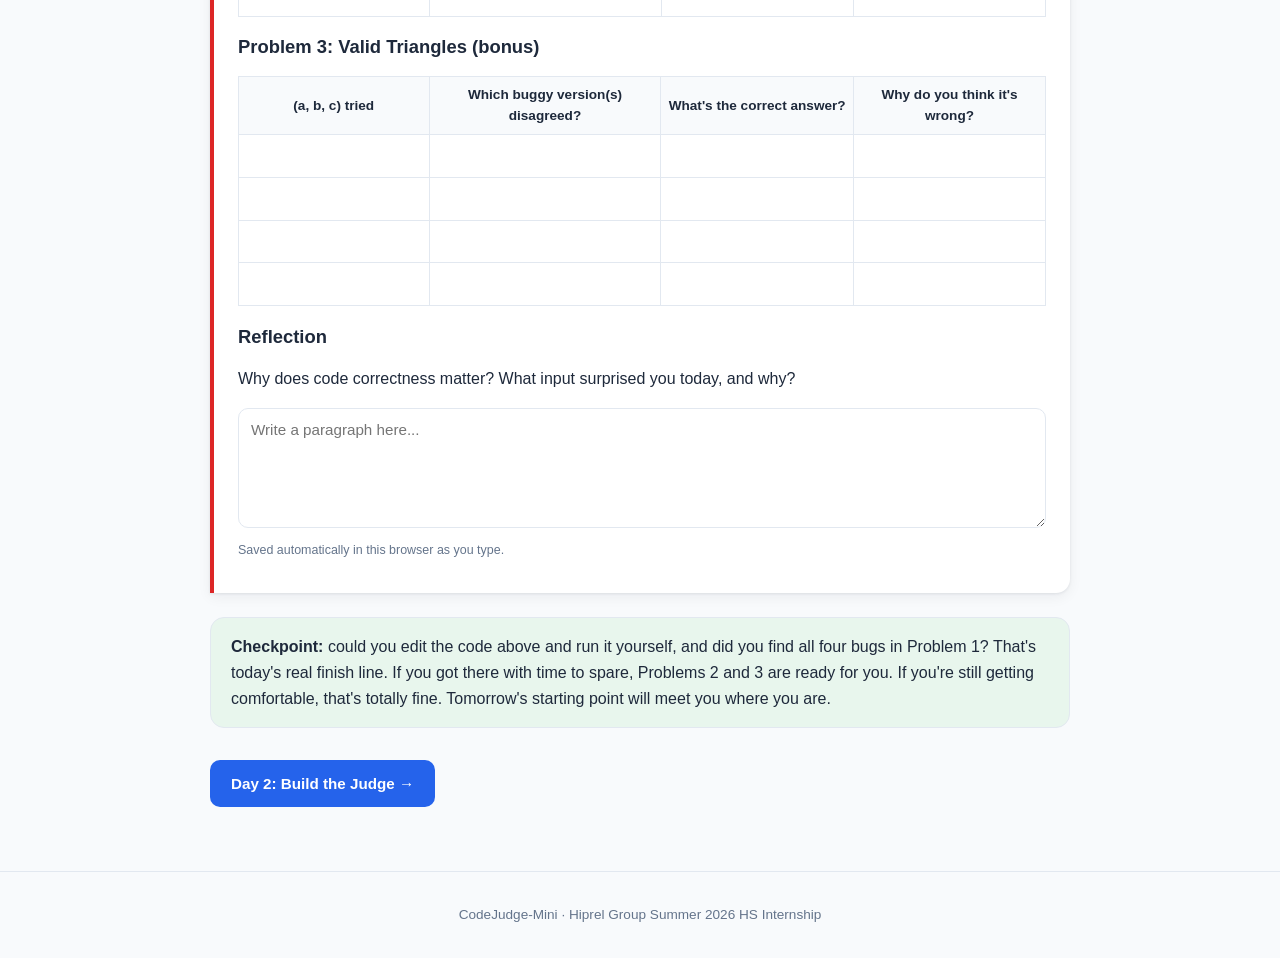
==== commit 5e85d2b5: "change name to CodeJudge-Mini" ====
--- a/day1.html
+++ b/day1.html
@@ -3,14 +3,14 @@
 <head>
 <meta charset="utf-8">
 <meta name="viewport" content="width=device-width, initial-scale=1">
-<title>Day 1: Bug Hunt &middot; VeriCode-Mini</title>
+<title>Day 1: Bug Hunt &middot; CodeJudge-Mini</title>
 <link rel="icon" href="icon/image_nontrans.png">
 <link rel="stylesheet" href="css/style.css">
 </head>
 <body>
 <header class="site-header">
   <div class="site-header-inner">
-    <a class="brand" href="index.html"><img src="icon/image.png" alt="Hiprel Group" class="brand-icon">VeriCode-Mini</a>
+    <a class="brand" href="index.html"><img src="icon/image.png" alt="Hiprel Group" class="brand-icon">CodeJudge-Mini</a>
     <button class="nav-toggle" aria-label="Toggle menu">☰</button>
     <nav class="site-nav">
       <a href="index.html">Home</a>
@@ -484,7 +484,7 @@
       exists) that studies exactly this: given a problem, can we write down a precise
       specification, and can we automatically check, or even prove, that
       code, including code written by an AI, actually satisfies it? This week you'll
-      build a tiny version of that yourself, called <strong>VeriCode-Mini</strong>, using
+      build a tiny version of that yourself, called <strong>CodeJudge-Mini</strong>, using
       real tools (Rust and Verus) rather than a simplified stand-in. See
       <a href="project.html">The Project</a> for the full picture.
     </p>
@@ -799,7 +799,7 @@
 </div>
 
 <footer class="site-footer">
-  <div class="container">VeriCode-Mini &middot; Hiprel Group Summer 2026 HS Internship</div>
+  <div class="container">CodeJudge-Mini &middot; Hiprel Group Summer 2026 HS Internship</div>
 </footer>
 
 <script src="js/site.js"></script>
--- a/css/style.css
+++ b/css/style.css
@@ -137,6 +137,22 @@
 .hero p.lead { font-size: 1.15rem; color: var(--text-muted); max-width: 640px; margin: 0 auto 1.5rem; }
 .hero-actions { display: flex; gap: 0.75rem; justify-content: center; flex-wrap: wrap; }
 
+.hero-audience-badge {
+  display: inline-block;
+  background: var(--accent);
+  color: #1e293b;
+  font-size: 1.15rem;
+  font-weight: 800;
+  padding: 0.55rem 1.25rem;
+  border-radius: 999px;
+  margin-bottom: 1.25rem;
+  box-shadow: 0 4px 14px rgba(245, 158, 11, 0.35);
+  letter-spacing: 0.01em;
+}
+@media (max-width: 480px) {
+  .hero-audience-badge { font-size: 0.95rem; padding: 0.5rem 1rem; }
+}
+
 .btn {
   display: inline-block;
   padding: 0.65rem 1.25rem;
